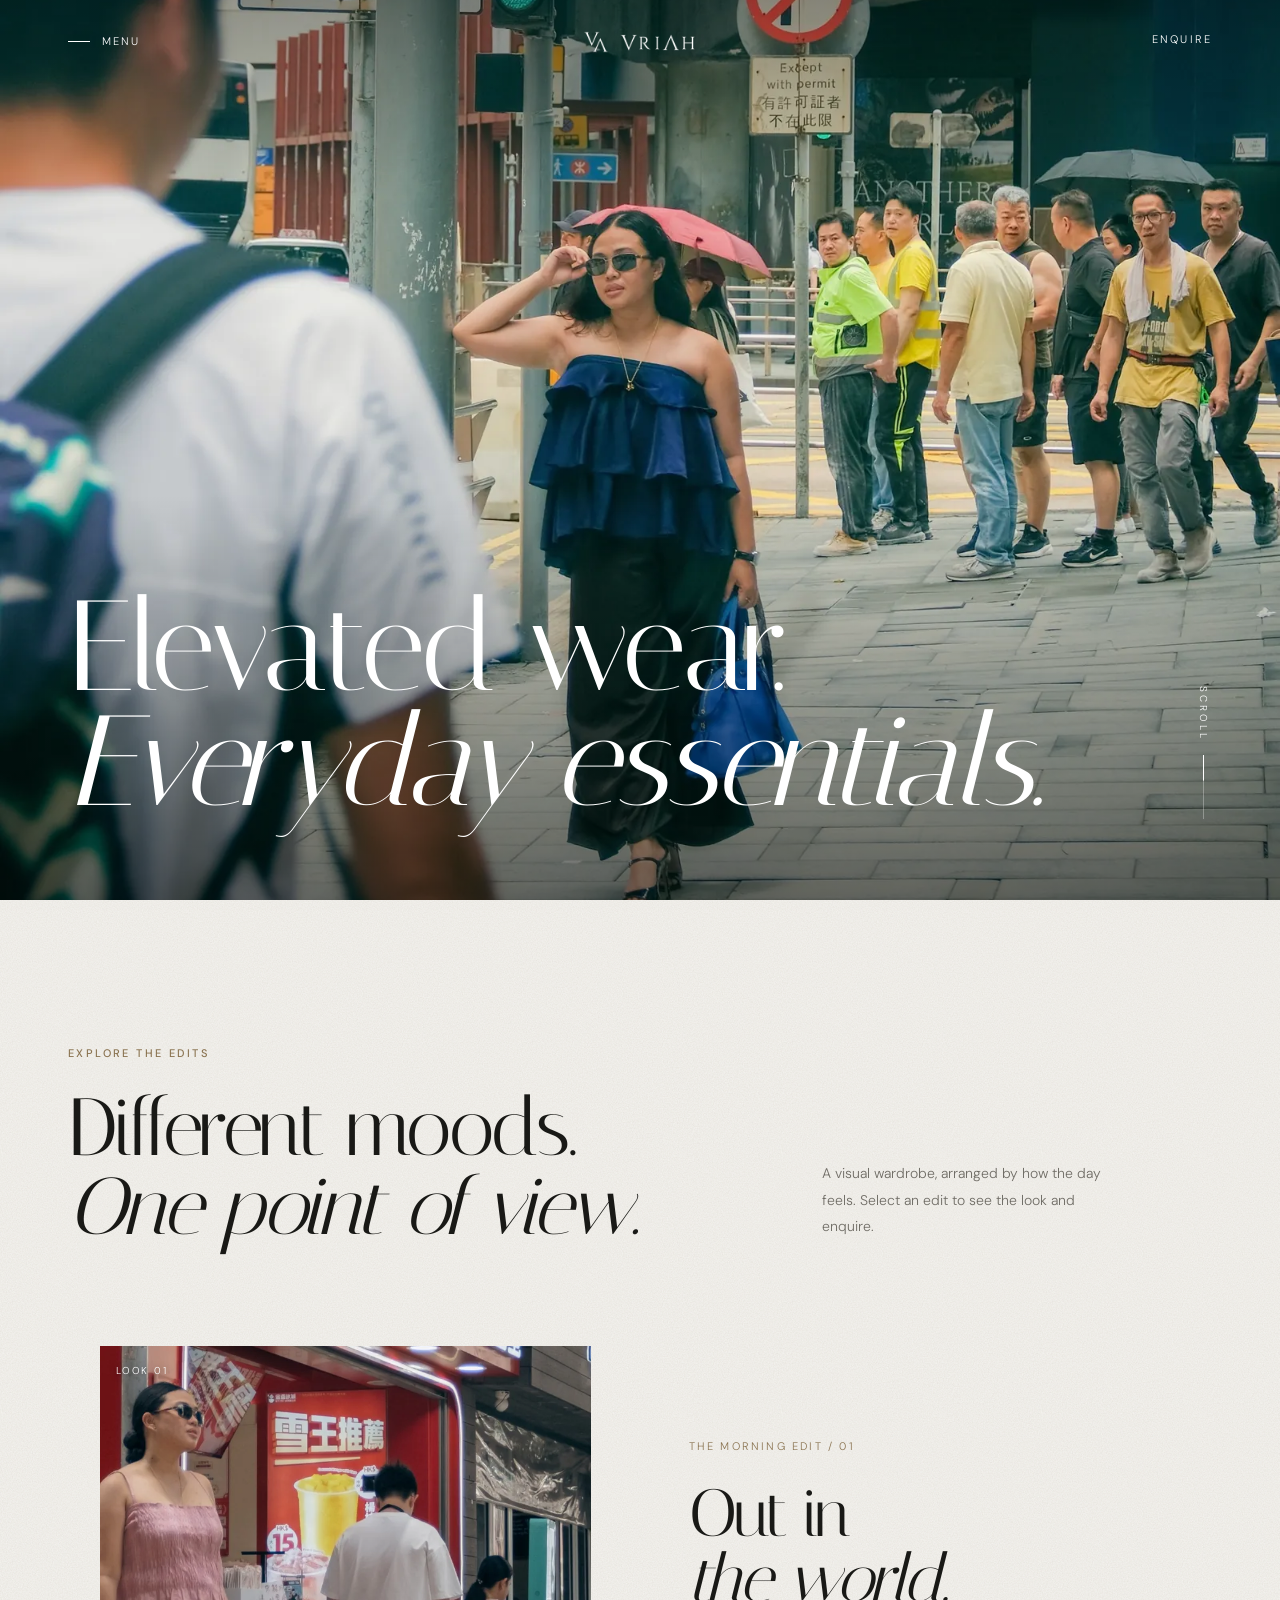
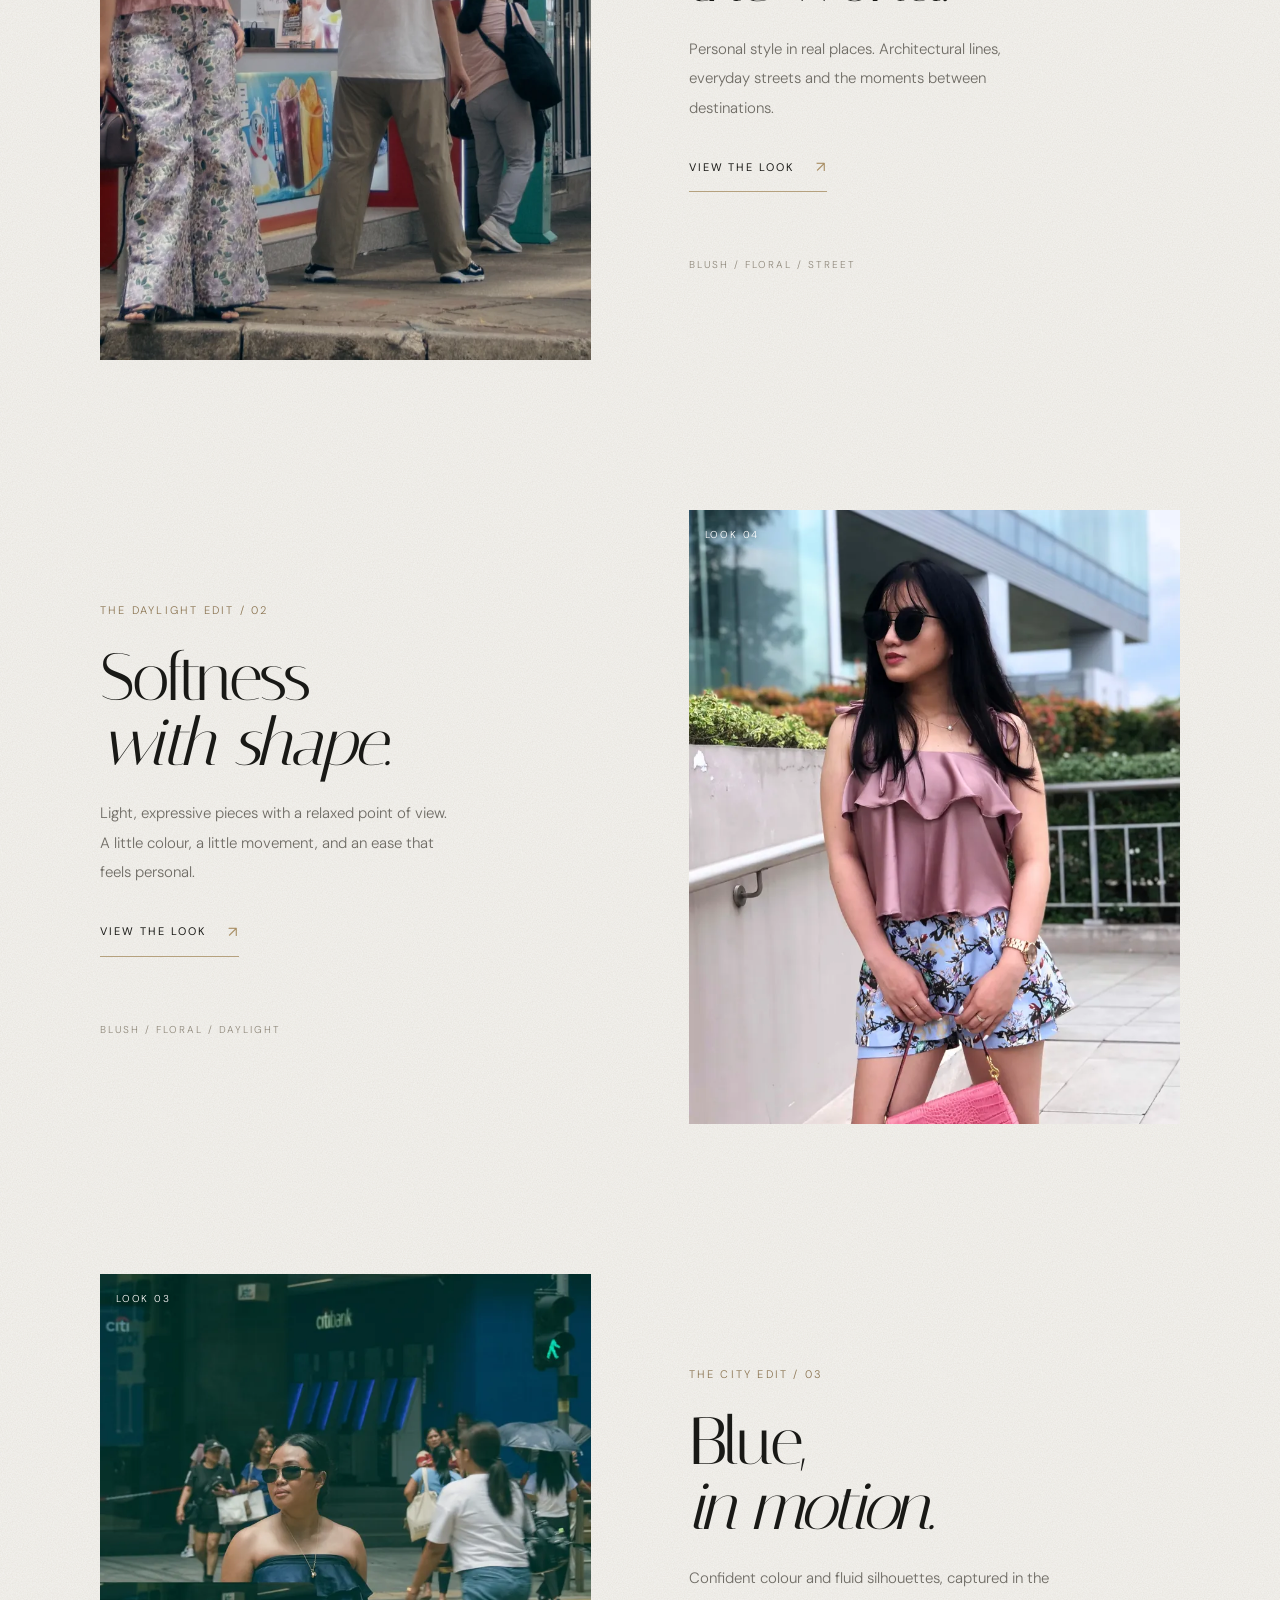
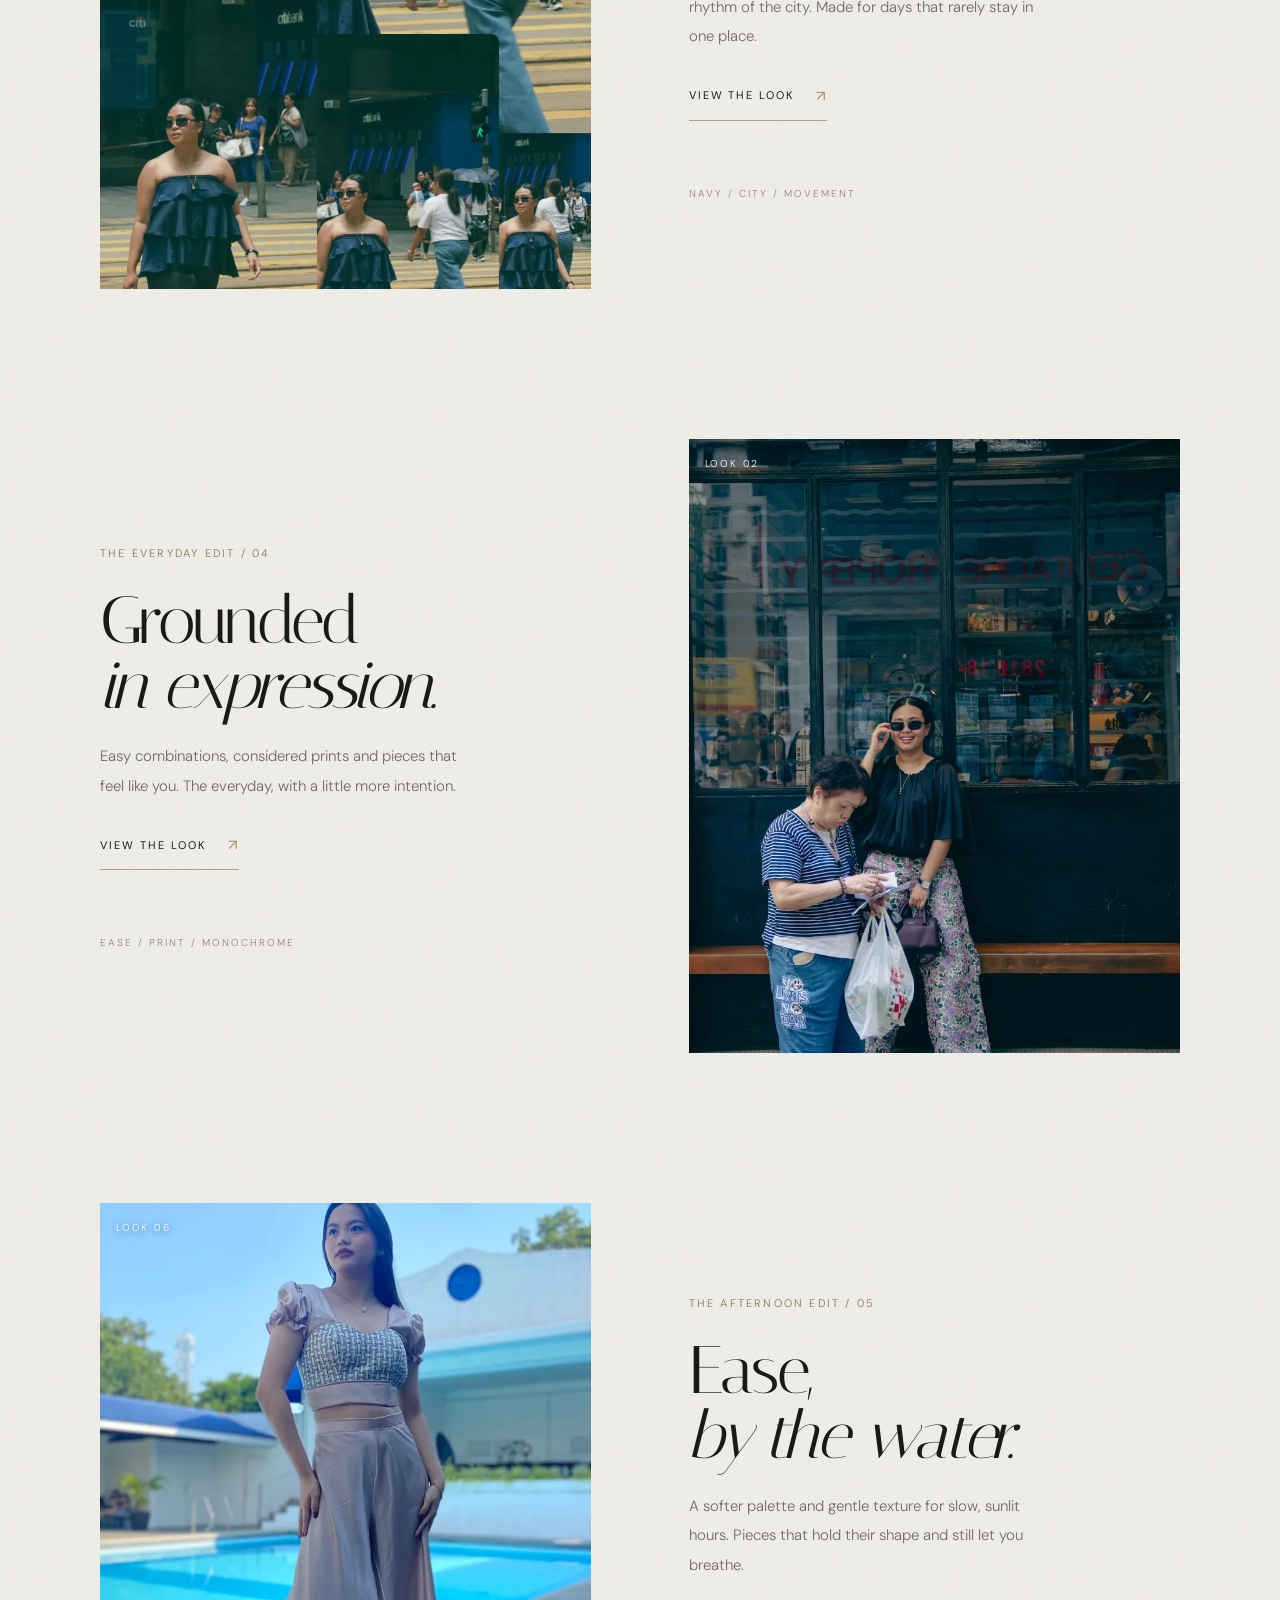
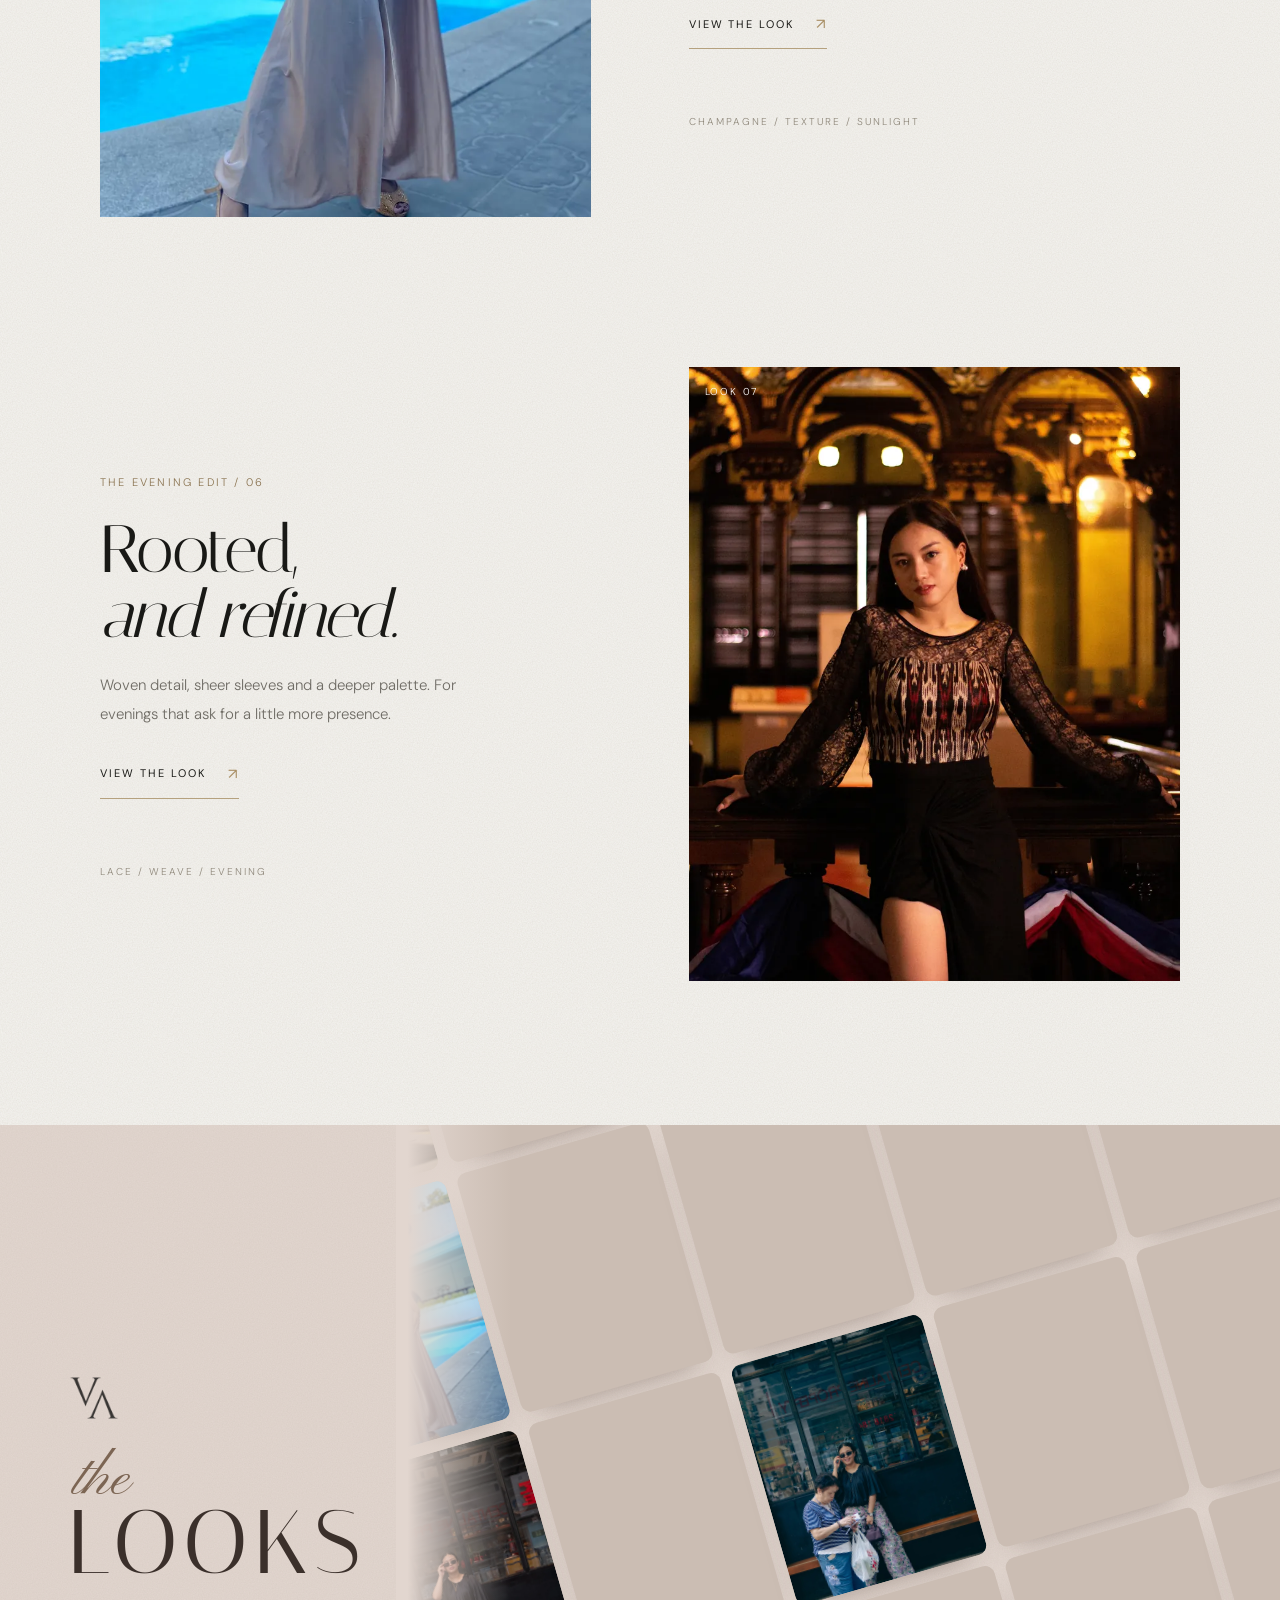
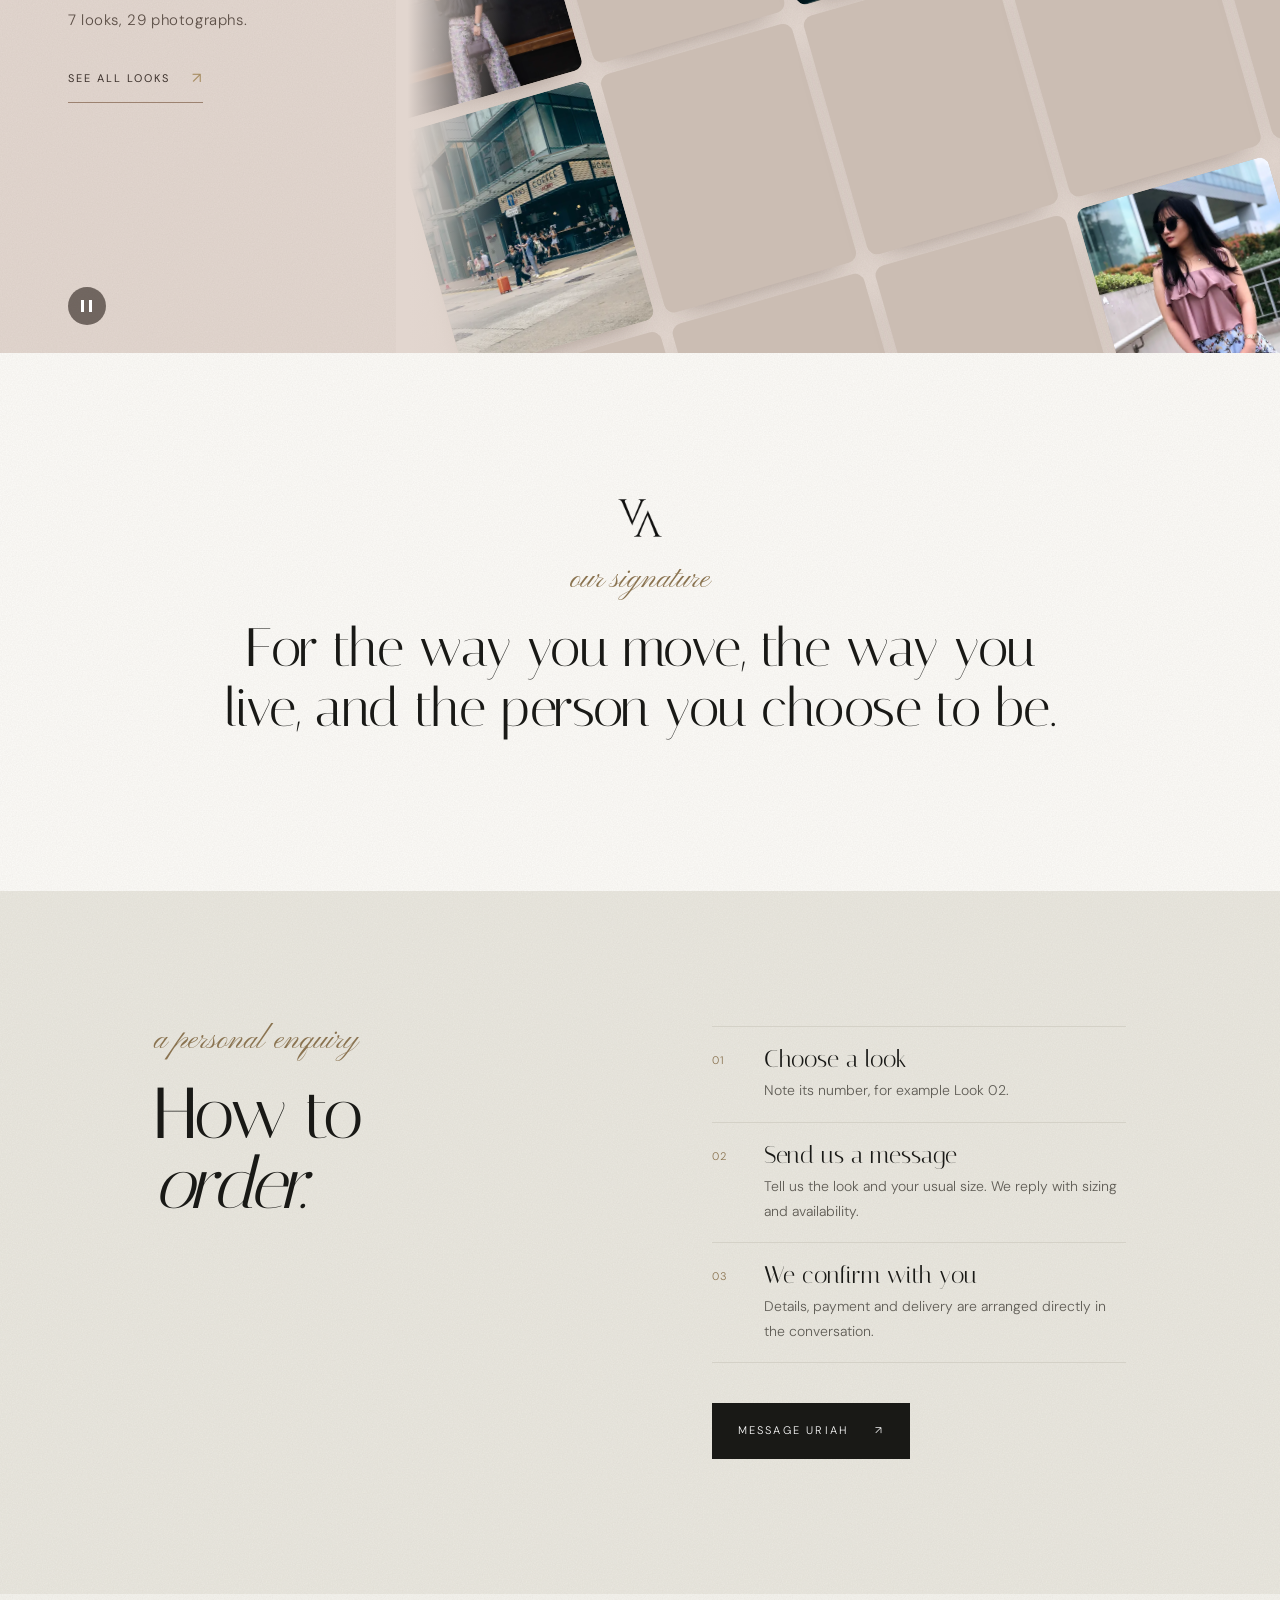
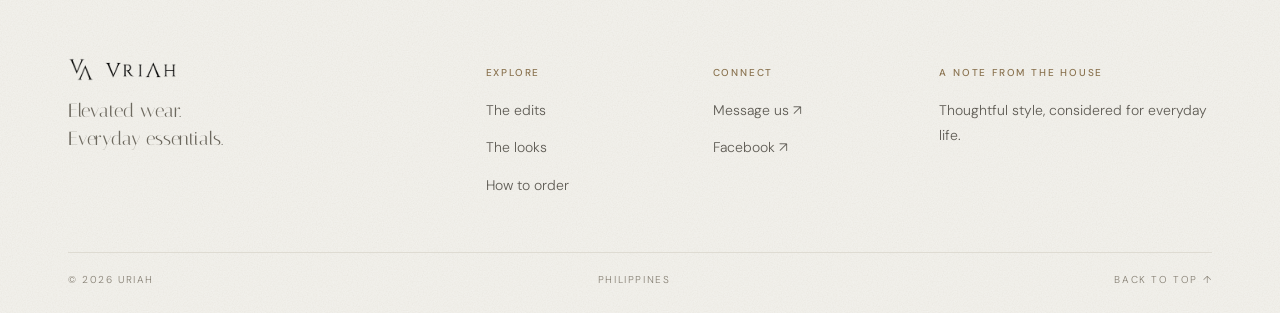
==== index.html @ c680388f "Out in the world: photo 01 (leaning on the pole at the shop corner), cropped to the model; revert na" ====
<!doctype html>
<html lang="en">
<head>
<meta charset="utf-8">
<meta name="viewport" content="width=device-width, initial-scale=1">
<meta name="theme-color" content="#f8f7f3">
<meta name="description" content="URIAH — Elevated wear. Everyday essentials.">
<title>URIAH — A Day, Considered</title>
<link rel="icon" type="image/png" href="assets/va-black.png">
<link rel="preconnect" href="https://fonts.googleapis.com">
<link rel="preconnect" href="https://fonts.gstatic.com" crossorigin>
<link href="https://fonts.googleapis.com/css2?family=DM+Sans:wght@300;400;500&family=Italiana&family=Pinyon+Script&display=swap" rel="stylesheet">
<link rel="stylesheet" href="styles.css">
</head>
<body>
<!-- Generated by tools/build.py from content/site.json. Edit those, not this file. -->
<header class="site-header" data-header>
  <button class="menu-toggle" aria-label="Open menu" aria-expanded="false" data-menu-open><span></span>Menu</button>
  <a class="brand" href="index.html" aria-label="URIAH home">
    <img class="on-photo" src="assets/va-white.png" alt=""><img class="on-photo brand-word" src="assets/logo-white.png" alt="URIAH">
    <img class="on-paper" src="assets/va-black.png" alt="" aria-hidden="true"><img class="on-paper brand-word" src="assets/wordmark-black.png" alt="" aria-hidden="true">
  </a>
  <a class="header-link" href="https://m.me/Uriah.FashionHouse" target="_blank" rel="noopener">Enquire</a>
</header>
<div class="menu" hidden data-menu>
  <button class="menu-close" data-menu-close>Close</button>
  <nav aria-label="Main">
    <a href="index.html#edits">The Edits</a><a href="looks.html">The Looks</a><a href="index.html#order">How to Order</a>
  </nav>
  <p class="menu-foot"><a href="https://www.facebook.com/Uriah.FashionHouse/" target="_blank" rel="noopener">Facebook ↗</a></p>
</div>
<main id="top">
<section class="hero" aria-label="Introduction">
  <div class="hero-pane hero-pane--0"><img src="assets/photos/18-1600.webp" srcset="assets/photos/18-800.webp 800w, assets/photos/18-1600.webp 1600w, assets/photos/18-2400.webp 2400w" sizes="100vw" width="1600" height="2667" decoding="async" alt="Navy ruffle top and blue bag walking beneath road signs" style="object-position:50% 74%"></div>
  <div class="hero-text">
    <h1>Elevated wear.<br><i>Everyday essentials.</i></h1>
  </div>
  <a class="hero-scroll" href="#edits" aria-label="Scroll to the edits"><span>Scroll</span><i></i></a>
</section>
<section class="edits" id="edits">
  <div class="section-head">
    <div><p class="kicker">Explore the edits</p><h2>Different moods.<br><i>One point of view.</i></h2></div>
    <p class="section-note">A visual wardrobe, arranged by how the day feels. Select an edit to see the look and enquire.</p>
  </div>
  <article class="edit-row"><div class="edit-image reveal"><a href="looks.html#look-01" aria-label="See Blush Camisole, Floral Trousers"><img src="assets/photos/01-model-1200.webp" srcset="assets/photos/01-model-800.webp 800w, assets/photos/01-model-1200.webp 1200w" sizes="(max-width:760px) 100vw, 44vw" width="1200" height="1500" loading="lazy" decoding="async" alt="Blush top and floral wide-leg trousers on a busy Hong Kong street corner"></a><span class="image-no">Look 01</span></div><div class="edit-copy reveal">
      <span class="overline">The Morning Edit / 01</span>
      <h3>Out in<br><i>the world.</i></h3>
      <p>Personal style in real places. Architectural lines, everyday streets and the moments between destinations.</p>
      <a href="looks.html#look-01" class="text-link">View the look <span>↗</span></a>
      <span class="edit-aside">Blush / Floral / Street</span>
    </div></article><article class="edit-row edit-row--flip"><div class="edit-copy reveal">
      <span class="overline">The Daylight Edit / 02</span>
      <h3>Softness<br><i>with shape.</i></h3>
      <p>Light, expressive pieces with a relaxed point of view. A little colour, a little movement, and an ease that feels personal.</p>
      <a href="looks.html#look-04" class="text-link">View the look <span>↗</span></a>
      <span class="edit-aside">Blush / Floral / Daylight</span>
    </div><div class="edit-image reveal"><a href="looks.html#look-04" aria-label="See Silk Ruffle Top, Floral Shorts"><img src="assets/photos/22-1600.webp" srcset="assets/photos/22-800.webp 800w, assets/photos/22-1600.webp 1600w" sizes="(max-width:760px) 100vw, 44vw" width="1600" height="2667" loading="lazy" decoding="async" alt="Close view of a blush ruffle top, floral shorts and pink bag" style="object-position:50% 42%"></a><span class="image-no">Look 04</span></div></article><article class="edit-row"><div class="edit-image reveal"><a href="looks.html#look-03" aria-label="See Navy Tiered Top"><img src="assets/photos/17-1600.webp" srcset="assets/photos/17-800.webp 800w, assets/photos/17-1600.webp 1600w" sizes="(max-width:760px) 100vw, 44vw" width="1600" height="2667" loading="lazy" decoding="async" alt="Collage of a navy ruffle top and blue bag on a busy crossing" style="object-position:50% 34%"></a><span class="image-no">Look 03</span></div><div class="edit-copy reveal">
      <span class="overline">The City Edit / 03</span>
      <h3>Blue,<br><i>in motion.</i></h3>
      <p>Confident colour and fluid silhouettes, captured in the rhythm of the city. Made for days that rarely stay in one place.</p>
      <a href="looks.html#look-03" class="text-link">View the look <span>↗</span></a>
      <span class="edit-aside">Navy / City / Movement</span>
    </div></article><article class="edit-row edit-row--flip"><div class="edit-copy reveal">
      <span class="overline">The Everyday Edit / 04</span>
      <h3>Grounded<br><i>in expression.</i></h3>
      <p>Easy combinations, considered prints and pieces that feel like you. The everyday, with a little more intention.</p>
      <a href="looks.html#look-02" class="text-link">View the look <span>↗</span></a>
      <span class="edit-aside">Ease / Print / Monochrome</span>
    </div><div class="edit-image reveal"><a href="looks.html#look-02" aria-label="See Black Blouse, Lilac Print Trousers"><img src="assets/photos/07-1600.webp" srcset="assets/photos/07-800.webp 800w, assets/photos/07-1600.webp 1600w" sizes="(max-width:760px) 100vw, 44vw" width="1600" height="2043" loading="lazy" decoding="async" alt="Black blouse and floral trousers beside a passer-by in front of a shopfront" style="object-position:50% 55%"></a><span class="image-no">Look 02</span></div></article><article class="edit-row"><div class="edit-image reveal"><a href="looks.html#look-06" aria-label="See Champagne Puff-Sleeve Set"><img src="assets/photos/26-1600.webp" srcset="assets/photos/26-800.webp 800w, assets/photos/26-1600.webp 1600w" sizes="(max-width:760px) 100vw, 44vw" width="1600" height="2667" loading="lazy" decoding="async" alt="Champagne puff-sleeve crop top and satin wide-leg trousers beside a pool" style="object-position:50% 58%"></a><span class="image-no">Look 06</span></div><div class="edit-copy reveal">
      <span class="overline">The Afternoon Edit / 05</span>
      <h3>Ease,<br><i>by the water.</i></h3>
      <p>A softer palette and gentle texture for slow, sunlit hours. Pieces that hold their shape and still let you breathe.</p>
      <a href="looks.html#look-06" class="text-link">View the look <span>↗</span></a>
      <span class="edit-aside">Champagne / Texture / Sunlight</span>
    </div></article><article class="edit-row edit-row--flip"><div class="edit-copy reveal">
      <span class="overline">The Evening Edit / 06</span>
      <h3>Rooted,<br><i>and refined.</i></h3>
      <p>Woven detail, sheer sleeves and a deeper palette. For evenings that ask for a little more presence.</p>
      <a href="looks.html#look-07" class="text-link">View the look <span>↗</span></a>
      <span class="edit-aside">Lace / Weave / Evening</span>
    </div><div class="edit-image reveal"><a href="looks.html#look-07" aria-label="See Lace-Sleeve Woven Top"><img src="assets/photos/28-1600.webp" srcset="assets/photos/28-800.webp 800w, assets/photos/28-1600.webp 1600w" sizes="(max-width:760px) 100vw, 44vw" width="1600" height="2043" loading="lazy" decoding="async" alt="Lace-sleeve top with woven bodice in a heritage interior" style="object-position:50% 45%"></a><span class="image-no">Look 07</span></div></article>
</section>
<section class="collage-section" id="looks" data-collage>
  <div class="collage-copy reveal">
    <img class="collage-mark" src="assets/va-black.png" alt="">
    <h2><span class="script">the</span>LOOKS</h2>
    <p class="collage-lede">7 looks, 29 photographs.</p>
    <a class="text-link" href="looks.html">See all looks <span>↗</span></a>
  </div>
  <div class="collage-stage"><div class="collage" aria-hidden="true"><div class="collage-col collage-col--0" style="--dur:70s"><div class="collage-track"><a class="tile" href="looks.html#look-01" tabindex="-1"><img src="assets/photos/02-800.webp" width="1600" height="2043" loading="lazy" decoding="async" alt=""><span>Look 01</span></a><a class="tile" href="looks.html#look-06" tabindex="-1"><img src="assets/photos/26-800.webp" width="1600" height="2667" loading="lazy" decoding="async" alt=""><span>Look 06</span></a><a class="tile" href="looks.html#look-02" tabindex="-1"><img src="assets/photos/04-800.webp" width="1600" height="2043" loading="lazy" decoding="async" alt=""><span>Look 02</span></a><a class="tile" href="looks.html#look-02" tabindex="-1"><img src="assets/photos/31-800.webp" width="1600" height="1067" loading="lazy" decoding="async" alt="" style="object-position:33% 62%"><span>Look 02</span></a><a class="tile" href="looks.html#look-03" tabindex="-1"><img src="assets/photos/16-800.webp" width="1600" height="2043" loading="lazy" decoding="async" alt="" style="object-position:40% 60%"><span>Look 03</span></a><a class="tile" href="looks.html#look-06" tabindex="-1"><img src="assets/photos/25-800.webp" width="1600" height="2667" loading="lazy" decoding="async" alt=""><span>Look 06</span></a><a class="tile" href="looks.html#look-01" tabindex="-1"><img src="assets/photos/02-800.webp" width="1600" height="2043" loading="lazy" decoding="async" alt=""><span>Look 01</span></a><a class="tile" href="looks.html#look-06" tabindex="-1"><img src="assets/photos/26-800.webp" width="1600" height="2667" loading="lazy" decoding="async" alt=""><span>Look 06</span></a><a class="tile" href="looks.html#look-02" tabindex="-1"><img src="assets/photos/04-800.webp" width="1600" height="2043" loading="lazy" decoding="async" alt=""><span>Look 02</span></a><a class="tile" href="looks.html#look-02" tabindex="-1"><img src="assets/photos/31-800.webp" width="1600" height="1067" loading="lazy" decoding="async" alt="" style="object-position:33% 62%"><span>Look 02</span></a><a class="tile" href="looks.html#look-03" tabindex="-1"><img src="assets/photos/16-800.webp" width="1600" height="2043" loading="lazy" decoding="async" alt="" style="object-position:40% 60%"><span>Look 03</span></a><a class="tile" href="looks.html#look-06" tabindex="-1"><img src="assets/photos/25-800.webp" width="1600" height="2667" loading="lazy" decoding="async" alt=""><span>Look 06</span></a></div></div><div class="collage-col collage-col--1" style="--dur:79s"><div class="collage-track"><a class="tile" href="looks.html#look-02" tabindex="-1"><img src="assets/photos/06-800.webp" width="1600" height="2043" loading="lazy" decoding="async" alt=""><span>Look 02</span></a><a class="tile" href="looks.html#look-07" tabindex="-1"><img src="assets/photos/28-800.webp" width="1600" height="2043" loading="lazy" decoding="async" alt=""><span>Look 07</span></a><a class="tile" href="looks.html#look-02" tabindex="-1"><img src="assets/photos/08-800.webp" width="1600" height="2043" loading="lazy" decoding="async" alt=""><span>Look 02</span></a><a class="tile" href="looks.html#look-02" tabindex="-1"><img src="assets/photos/11-800.webp" width="1600" height="2043" loading="lazy" decoding="async" alt=""><span>Look 02</span></a><a class="tile" href="looks.html#look-03" tabindex="-1"><img src="assets/photos/18-800.webp" width="1600" height="2667" loading="lazy" decoding="async" alt=""><span>Look 03</span></a><a class="tile" href="looks.html#look-07" tabindex="-1"><img src="assets/photos/27-800.webp" width="1600" height="2667" loading="lazy" decoding="async" alt="" style="object-position:55% 65%"><span>Look 07</span></a><a class="tile" href="looks.html#look-02" tabindex="-1"><img src="assets/photos/06-800.webp" width="1600" height="2043" loading="lazy" decoding="async" alt=""><span>Look 02</span></a><a class="tile" href="looks.html#look-07" tabindex="-1"><img src="assets/photos/28-800.webp" width="1600" height="2043" loading="lazy" decoding="async" alt=""><span>Look 07</span></a><a class="tile" href="looks.html#look-02" tabindex="-1"><img src="assets/photos/08-800.webp" width="1600" height="2043" loading="lazy" decoding="async" alt=""><span>Look 02</span></a><a class="tile" href="looks.html#look-02" tabindex="-1"><img src="assets/photos/11-800.webp" width="1600" height="2043" loading="lazy" decoding="async" alt=""><span>Look 02</span></a><a class="tile" href="looks.html#look-03" tabindex="-1"><img src="assets/photos/18-800.webp" width="1600" height="2667" loading="lazy" decoding="async" alt=""><span>Look 03</span></a><a class="tile" href="looks.html#look-07" tabindex="-1"><img src="assets/photos/27-800.webp" width="1600" height="2667" loading="lazy" decoding="async" alt="" style="object-position:55% 65%"><span>Look 07</span></a></div></div><div class="collage-col collage-col--0" style="--dur:88s"><div class="collage-track"><a class="tile" href="looks.html#look-03" tabindex="-1"><img src="assets/photos/19-800.webp" width="1600" height="2667" loading="lazy" decoding="async" alt=""><span>Look 03</span></a><a class="tile" href="looks.html#look-01" tabindex="-1"><img src="assets/photos/01-800.webp" width="1600" height="2043" loading="lazy" decoding="async" alt="" style="object-position:14% 70%"><span>Look 01</span></a><a class="tile" href="looks.html#look-02" tabindex="-1"><img src="assets/photos/07-800.webp" width="1600" height="2043" loading="lazy" decoding="async" alt=""><span>Look 02</span></a><a class="tile" href="looks.html#look-02" tabindex="-1"><img src="assets/photos/12-800.webp" width="1600" height="2043" loading="lazy" decoding="async" alt=""><span>Look 02</span></a><a class="tile" href="looks.html#look-04" tabindex="-1"><img src="assets/photos/20-800.webp" width="1600" height="2667" loading="lazy" decoding="async" alt=""><span>Look 04</span></a><a class="tile" href="looks.html#look-07" tabindex="-1"><img src="assets/photos/29-800.webp" width="1600" height="2043" loading="lazy" decoding="async" alt=""><span>Look 07</span></a><a class="tile" href="looks.html#look-03" tabindex="-1"><img src="assets/photos/19-800.webp" width="1600" height="2667" loading="lazy" decoding="async" alt=""><span>Look 03</span></a><a class="tile" href="looks.html#look-01" tabindex="-1"><img src="assets/photos/01-800.webp" width="1600" height="2043" loading="lazy" decoding="async" alt="" style="object-position:14% 70%"><span>Look 01</span></a><a class="tile" href="looks.html#look-02" tabindex="-1"><img src="assets/photos/07-800.webp" width="1600" height="2043" loading="lazy" decoding="async" alt=""><span>Look 02</span></a><a class="tile" href="looks.html#look-02" tabindex="-1"><img src="assets/photos/12-800.webp" width="1600" height="2043" loading="lazy" decoding="async" alt=""><span>Look 02</span></a><a class="tile" href="looks.html#look-04" tabindex="-1"><img src="assets/photos/20-800.webp" width="1600" height="2667" loading="lazy" decoding="async" alt=""><span>Look 04</span></a><a class="tile" href="looks.html#look-07" tabindex="-1"><img src="assets/photos/29-800.webp" width="1600" height="2043" loading="lazy" decoding="async" alt=""><span>Look 07</span></a></div></div><div class="collage-col collage-col--1" style="--dur:97s"><div class="collage-track"><a class="tile" href="looks.html#look-04" tabindex="-1"><img src="assets/photos/21-800.webp" width="1600" height="2667" loading="lazy" decoding="async" alt=""><span>Look 04</span></a><a class="tile" href="looks.html#look-01" tabindex="-1"><img src="assets/photos/03-800.webp" width="1600" height="2043" loading="lazy" decoding="async" alt=""><span>Look 01</span></a><a class="tile" href="looks.html#look-02" tabindex="-1"><img src="assets/photos/10-800.webp" width="1600" height="2043" loading="lazy" decoding="async" alt=""><span>Look 02</span></a><a class="tile" href="looks.html#look-03" tabindex="-1"><img src="assets/photos/14-800.webp" width="1600" height="2043" loading="lazy" decoding="async" alt=""><span>Look 03</span></a><a class="tile" href="looks.html#look-04" tabindex="-1"><img src="assets/photos/22-800.webp" width="1600" height="2667" loading="lazy" decoding="async" alt=""><span>Look 04</span></a><a class="tile" href="looks.html#look-07" tabindex="-1"><img src="assets/photos/30-800.webp" width="1600" height="1067" loading="lazy" decoding="async" alt=""><span>Look 07</span></a><a class="tile" href="looks.html#look-04" tabindex="-1"><img src="assets/photos/21-800.webp" width="1600" height="2667" loading="lazy" decoding="async" alt=""><span>Look 04</span></a><a class="tile" href="looks.html#look-01" tabindex="-1"><img src="assets/photos/03-800.webp" width="1600" height="2043" loading="lazy" decoding="async" alt=""><span>Look 01</span></a><a class="tile" href="looks.html#look-02" tabindex="-1"><img src="assets/photos/10-800.webp" width="1600" height="2043" loading="lazy" decoding="async" alt=""><span>Look 02</span></a><a class="tile" href="looks.html#look-03" tabindex="-1"><img src="assets/photos/14-800.webp" width="1600" height="2043" loading="lazy" decoding="async" alt=""><span>Look 03</span></a><a class="tile" href="looks.html#look-04" tabindex="-1"><img src="assets/photos/22-800.webp" width="1600" height="2667" loading="lazy" decoding="async" alt=""><span>Look 04</span></a><a class="tile" href="looks.html#look-07" tabindex="-1"><img src="assets/photos/30-800.webp" width="1600" height="1067" loading="lazy" decoding="async" alt=""><span>Look 07</span></a></div></div><div class="collage-col collage-col--0" style="--dur:106s"><div class="collage-track"><a class="tile" href="looks.html#look-05" tabindex="-1"><img src="assets/photos/23-800.webp" width="1600" height="2667" loading="lazy" decoding="async" alt="" style="object-position:50% 70%"><span>Look 05</span></a><a class="tile" href="looks.html#look-02" tabindex="-1"><img src="assets/photos/05-800.webp" width="1600" height="2043" loading="lazy" decoding="async" alt=""><span>Look 02</span></a><a class="tile" href="looks.html#look-02" tabindex="-1"><img src="assets/photos/09-800.webp" width="1600" height="2043" loading="lazy" decoding="async" alt=""><span>Look 02</span></a><a class="tile" href="looks.html#look-03" tabindex="-1"><img src="assets/photos/15-800.webp" width="1600" height="2043" loading="lazy" decoding="async" alt=""><span>Look 03</span></a><a class="tile" href="looks.html#look-06" tabindex="-1"><img src="assets/photos/24-800.webp" width="1600" height="2667" loading="lazy" decoding="async" alt=""><span>Look 06</span></a><a class="tile" href="looks.html#look-05" tabindex="-1"><img src="assets/photos/23-800.webp" width="1600" height="2667" loading="lazy" decoding="async" alt="" style="object-position:50% 70%"><span>Look 05</span></a><a class="tile" href="looks.html#look-02" tabindex="-1"><img src="assets/photos/05-800.webp" width="1600" height="2043" loading="lazy" decoding="async" alt=""><span>Look 02</span></a><a class="tile" href="looks.html#look-02" tabindex="-1"><img src="assets/photos/09-800.webp" width="1600" height="2043" loading="lazy" decoding="async" alt=""><span>Look 02</span></a><a class="tile" href="looks.html#look-03" tabindex="-1"><img src="assets/photos/15-800.webp" width="1600" height="2043" loading="lazy" decoding="async" alt=""><span>Look 03</span></a><a class="tile" href="looks.html#look-06" tabindex="-1"><img src="assets/photos/24-800.webp" width="1600" height="2667" loading="lazy" decoding="async" alt=""><span>Look 06</span></a></div></div></div></div>
  <button class="collage-toggle" data-collage-toggle aria-pressed="false" aria-label="Pause the moving photographs"><span class="i-pause"></span><span class="i-play"></span></button>
</section>
<section class="details" id="signature">
  <div class="house-mark"><img src="assets/va-black.png" alt=""></div>
  <p class="script">our signature</p>
  <h2 class="signature-quote">For the way you move, the way you live, and the person you choose to be.</h2>
</section>
<section class="order" id="order">
  <div><p class="script">a personal enquiry</p><h2>How to<br><i>order.</i></h2></div>
  <div class="order-steps">
    <ol>
      <li><span>01</span><div><b>Choose a look</b><p>Note its number, for example Look 02.</p></div></li>
      <li><span>02</span><div><b>Send us a message</b><p>Tell us the look and your usual size. We reply with sizing and availability.</p></div></li>
      <li><span>03</span><div><b>We confirm with you</b><p>Details, payment and delivery are arranged directly in the conversation.</p></div></li>
    </ol>
    <a class="message-button" href="https://m.me/Uriah.FashionHouse" target="_blank" rel="noopener">Message URIAH <span>↗</span></a>
  </div>
</section>
</main>
<footer class="footer">
  <div class="footer-main">
    <div class="footer-brand"><a href="index.html"><img src="assets/va-black.png" alt=""><img src="assets/wordmark-black.png" alt="URIAH"></a><p>Elevated wear.<br>Everyday essentials.</p></div>
    <div class="footer-col"><b>Explore</b><a href="index.html#edits">The edits</a><a href="looks.html">The looks</a><a href="index.html#order">How to order</a></div>
    <div class="footer-col"><b>Connect</b><a href="https://m.me/Uriah.FashionHouse" target="_blank" rel="noopener">Message us ↗</a><a href="https://www.facebook.com/Uriah.FashionHouse/" target="_blank" rel="noopener">Facebook ↗</a></div>
    <div class="footer-col"><b>A note from the house</b><p>Thoughtful style, considered for everyday life.</p></div>
  </div>
  <div class="footer-bottom"><span>© <span data-year></span> URIAH</span><span>Philippines</span><a href="#top">Back to top ↑</a></div>
</footer>
<div class="lightbox" hidden role="dialog" aria-modal="true" aria-label="Photograph" data-lightbox>
  <div class="lb-top"><span data-lb-count></span><button data-lb-close>Close</button></div>
  <figure class="lb-figure"><img src="" alt="" data-lb-img></figure>
  <div class="lb-bottom"><div><span class="kicker" data-lb-kicker></span><b data-lb-title></b></div>
  <div class="lb-nav"><button data-lb-prev aria-label="Previous photograph">←</button><button data-lb-next aria-label="Next photograph">→</button><a class="text-link" href="https://m.me/Uriah.FashionHouse" target="_blank" rel="noopener">Ask about this look <span>↗</span></a></div></div>
</div>
<script src="script.js"></script>
</body>
</html>
---- styles.css ----
/* URIAH — A Day, Considered */
*,*::before,*::after{box-sizing:border-box}
:root{
  --paper:#f8f7f3;
  --white:#fcfbf8;
  --ink:#191916;
  --muted:#6f6c65;
  --line:#dfddd5;
  --gold:#a88e64;
  --gold-text:#8a7350;
  --serif:"Italiana",Georgia,serif;
  --script:"Pinyon Script","Snell Roundhand",cursive;
  --grain:url("data:image/svg+xml,%3Csvg xmlns='http://www.w3.org/2000/svg' width='260' height='260'%3E%3Cfilter id='n'%3E%3CfeTurbulence type='fractalNoise' baseFrequency='.8' numOctaves='3' stitchTiles='stitch'/%3E%3CfeColorMatrix values='0 0 0 0 .32 0 0 0 0 .27 0 0 0 0 .22 0 0 0 .11 0'/%3E%3C/filter%3E%3Crect width='100%25' height='100%25' filter='url(%23n)'/%3E%3C/svg%3E");
  --blush:#e2d6cf;
  --sans:"DM Sans",Arial,sans-serif;
  --ease:cubic-bezier(.22,.7,.15,1);
  --gutter:clamp(20px,5.3vw,84px);
}
html{scroll-behavior:smooth;scroll-padding-top:80px;-webkit-text-size-adjust:100%}
body{margin:0;background:var(--paper) var(--grain);color:var(--ink);font:300 15px/1.8 var(--sans);-webkit-font-smoothing:antialiased}
img{display:block;max-width:100%;height:auto}
a{color:inherit;text-decoration:none}
button{font:inherit;color:inherit;background:none;border:0;padding:0;cursor:pointer}
h1,h2,h3{font-family:var(--serif);font-weight:400;margin:0}
h1 i,h2 i,h3 i{font-weight:400}
:focus-visible{outline:1px solid var(--gold);outline-offset:4px}
.kicker{font-size:11px;letter-spacing:.22em;text-transform:uppercase;color:var(--gold-text);font-weight:500;margin:0}
.kicker--light{color:rgba(255,255,255,.88)}
.text-link{display:inline-flex;align-items:center;gap:22px;padding-bottom:10px;border-bottom:1px solid #b5a17e;font-size:11px;letter-spacing:.18em;text-transform:uppercase;font-weight:400}
.text-link span{font-size:15px;color:var(--gold);transition:transform .3s}
.text-link:hover span{transform:translate(3px,-2px)}

/* ---------- header: over the photo, then solid ---------- */
.site-header{position:fixed;inset:0 0 auto;z-index:40;height:84px;display:grid;grid-template-columns:1fr auto 1fr;align-items:center;padding:0 var(--gutter);color:#fff;transition:background .5s var(--ease),color .5s var(--ease),height .5s var(--ease),border-color .5s}
.site-header.is-solid{background:rgba(248,247,243,.95);backdrop-filter:blur(12px);-webkit-backdrop-filter:blur(12px);color:var(--ink);height:72px;border-bottom:1px solid rgba(220,217,207,.7)}
.menu-toggle{justify-self:start;display:flex;align-items:center;gap:12px;font-size:11px;letter-spacing:.2em;text-transform:uppercase}
.menu-toggle span{width:22px;height:1px;background:currentColor}
.brand{display:flex;align-items:center;gap:10px}
.brand img{width:26px}
.brand .brand-word{width:auto;height:21px}
.brand .on-paper,.site-header.is-solid .on-photo{display:none}
.site-header.is-solid .on-paper{display:block}
.header-link{justify-self:end;font-size:11px;letter-spacing:.2em;text-transform:uppercase;padding-bottom:3px;border-bottom:1px solid transparent;transition:border-color .3s}
.header-link:hover{border-color:var(--gold)}
.menu{position:fixed;inset:0;z-index:70;background:var(--paper);display:flex;flex-direction:column;justify-content:center;padding:0 var(--gutter)}
.menu[hidden]{display:none}
.menu-close{position:absolute;top:28px;left:var(--gutter);font-size:11px;letter-spacing:.2em;text-transform:uppercase}
.menu nav{display:flex;flex-direction:column;gap:6px}
.menu nav a{font:400 clamp(40px,7vw,86px)/1.15 var(--serif);transition:color .3s,padding .5s var(--ease)}
.menu nav a:hover{color:var(--gold);padding-left:12px}
.menu-foot{margin-top:40px;font-size:11px;letter-spacing:.2em;text-transform:uppercase;color:var(--muted)}
.page-plain main{padding-top:72px}

/* ---------- hero ---------- */
.hero{position:relative;height:100vh;height:100svh;min-height:560px;overflow:hidden;background:var(--ink)}
.hero-pane{position:absolute;inset:0;overflow:hidden}
.hero-pane img{width:100%;height:100%;object-fit:cover;object-position:50% 74%;animation:breathe 28s ease-in-out infinite alternate}
.hero-pane--1{animation:swap 14s ease-in-out infinite}
.hero-pane--1 img{animation-delay:-14s}
.hero::after{content:"";position:absolute;inset:0;background:linear-gradient(180deg,rgba(0,0,0,.3),rgba(0,0,0,0) 22%,rgba(0,0,0,0) 55%,rgba(0,0,0,.5));pointer-events:none}
.hero-text{position:absolute;z-index:2;left:var(--gutter);bottom:clamp(40px,9vh,96px);color:#fff}
.hero h1{font-size:clamp(64px,10vw,156px);line-height:.9;letter-spacing:-.03em;margin-top:18px}
.hero-scroll{position:absolute;z-index:2;right:var(--gutter);bottom:clamp(40px,9vh,96px);color:#fff;display:flex;flex-direction:column;align-items:center;gap:14px;font-size:10px;letter-spacing:.3em;text-transform:uppercase}
.hero-scroll span{writing-mode:vertical-rl}
.hero-scroll i{width:1px;height:64px;background:linear-gradient(#fff,#fff) top/1px 40% no-repeat,rgba(255,255,255,.3);animation:drip 2.4s var(--ease) infinite}
@keyframes breathe{from{transform:scale(1.02)}to{transform:scale(1.1)}}
@keyframes swap{0%,38%{opacity:0}50%,88%{opacity:1}100%{opacity:0}}
@keyframes drip{from{background-position:0 -30px}to{background-position:0 70px}}

/* ---------- section heads ---------- */
.section-head{display:grid;grid-template-columns:1.3fr .7fr;align-items:end;gap:30px;margin:0 auto 100px;max-width:1240px}
.section-head .kicker{margin-bottom:24px}
.section-head h2{font-size:clamp(50px,6.3vw,88px);line-height:.98;letter-spacing:-.03em}
.section-note{max-width:300px;color:var(--muted);font-size:14px;line-height:1.9;margin:0 0 6px}
.section-head--tight{margin-bottom:56px}

/* ---------- the edits ---------- */
.edits{padding:clamp(110px,16vh,160px) var(--gutter) clamp(120px,16vh,170px)}
.edit-row{display:grid;grid-template-columns:minmax(0,1fr) minmax(0,1fr);gap:9%;align-items:center;max-width:1080px;margin:0 auto 150px}
.edit-row:last-child{margin-bottom:0}

.edit-image{position:relative;background:#efede7;min-width:0}
.edit-image img{width:100%;aspect-ratio:4/5;object-fit:cover;transition:transform 1.4s var(--ease)}
.edit-image a{display:block;overflow:hidden}
.edit-image a:hover img{transform:scale(1.025)}
.image-no{position:absolute;top:16px;left:16px;color:#fff;font-size:10px;letter-spacing:.18em;text-transform:uppercase;text-shadow:0 1px 6px rgba(0,0,0,.55)}
.edit-copy{padding:30px 0 30px 0}
.edit-row--flip .edit-copy{padding:30px 0 30px 0}
.overline{font-size:11px;letter-spacing:.2em;text-transform:uppercase;color:var(--gold-text)}
.edit-copy h3{font-size:clamp(46px,5.2vw,74px);line-height:.98;letter-spacing:-.04em;margin:22px 0 24px}
@media (min-width:761px){.edit-copy h3{white-space:nowrap}}
.edit-copy p{font-size:15px;line-height:1.95;color:var(--muted);max-width:360px;margin:0 0 30px}
.edit-aside{display:block;margin-top:64px;font-size:10px;letter-spacing:.2em;text-transform:uppercase;color:#8f887b}

/* ---------- the looks (home): journal style ---------- */
.looks-index{background:#f0efe9;padding:clamp(110px,16vh,150px) var(--gutter) clamp(90px,12vh,120px)}
.looks-index .journal-grid,.looks-index .journal-foot,.looks-index .section-head{max-width:1240px;margin-left:auto;margin-right:auto}
.look-card{display:block;cursor:pointer}
.inline-link{border-bottom:1px solid #b5a17e}
.journal-foot a{color:var(--ink)}
.journal-foot a:hover{color:var(--gold)}

/* ---------- signature ---------- */
.details{text-align:center;padding:clamp(110px,16vh,150px) var(--gutter) clamp(120px,17vh,160px);background:var(--white)}
.house-mark{width:48px;margin:0 auto 26px}
.details h2{font-size:clamp(46px,5.6vw,76px);line-height:1.02;letter-spacing:-.03em;margin:24px 0 0}
.signature-quote{text-wrap:balance;font-size:clamp(36px,4.2vw,58px)!important;line-height:1.12!important;max-width:880px;margin:22px auto 0!important;letter-spacing:-.01em!important}

/* ---------- how to order ---------- */
.order{display:grid;grid-template-columns:1fr .9fr;gap:10%;align-items:start;padding:clamp(110px,15vh,150px) 12%;background:#e9e7df}
.order h2{font-size:clamp(50px,5.6vw,80px);line-height:.98;letter-spacing:-.03em;margin-top:22px}
.order ol{list-style:none;margin:0 0 40px;padding:0}
.order li{display:grid;grid-template-columns:40px 1fr;gap:12px;padding:18px 0;border-bottom:1px solid #d4d1c7}
.order li:first-child{border-top:1px solid #d4d1c7}
.order li span{font-size:11px;letter-spacing:.16em;color:var(--gold-text);padding-top:6px}
.order li b{font:400 24px var(--serif)}
.order li p{margin:2px 0 0;font-size:14px;color:#5f5c55}
.message-button{display:inline-flex;gap:26px;align-items:center;background:var(--ink);color:#fff;padding:18px 26px;font-size:11px;letter-spacing:.2em;text-transform:uppercase;transition:background .3s}
.message-button:hover{background:#76664d}

/* ---------- looks page: the journal ---------- */
.journal{padding:clamp(70px,11vh,120px) var(--gutter) 90px;background:#f0efe9;min-height:100vh}
.journal-head{display:grid;grid-template-columns:1fr .6fr;align-items:end;gap:30px;margin-bottom:46px}
.journal-head .kicker{margin-bottom:22px}
.journal-head h1{font-size:clamp(56px,7vw,100px);line-height:.96;letter-spacing:-.03em}
.journal-head > p{max-width:300px;font-size:14px;line-height:1.9;color:var(--muted);margin:0 0 6px}
.journal-filters{display:flex;flex-wrap:wrap;gap:14px 30px;border-top:1px solid #dcd9d0;border-bottom:1px solid #dcd9d0;padding:16px 0;margin-bottom:38px}
.filter{font-size:11px;letter-spacing:.16em;text-transform:uppercase;color:#7d796f;white-space:nowrap}
.filter sup{font-size:9px;color:var(--gold-text);padding-left:4px}
.filter.is-active{color:var(--ink)}
.filter.is-active::after{content:"";display:block;height:1px;background:var(--gold);margin-top:10px}
.look-panel{display:grid;grid-template-columns:auto 1fr auto;align-items:baseline;gap:8px 34px;margin-bottom:40px;padding-bottom:30px;border-bottom:1px solid #dcd9d0}
.look-panel[hidden]{display:none}
.look-panel h2{font-size:clamp(32px,3.4vw,48px);line-height:1}
.look-panel ul{display:flex;flex-wrap:wrap;gap:4px 22px;list-style:none;margin:0;padding:0;font-size:14px;color:var(--muted)}
.journal-grid{display:grid;grid-template-columns:repeat(4,minmax(0,1fr));gap:44px 20px;align-items:start}
.journal-col{flex:1;min-width:0;display:flex;flex-direction:column;gap:34px}
.journal-card{margin:0;cursor:zoom-in}
.journal-card[hidden]{display:none}
.journal-ph{aspect-ratio:4/5;overflow:hidden;background:#e9e7e0}
.journal-ph img{width:100%;height:100%;object-fit:cover;transition:transform 1.2s var(--ease)}
.journal-card:hover .journal-ph img{transform:scale(1.03)}
.journal-card figcaption{padding-top:12px;display:flex;flex-direction:column;gap:4px}
.journal-card figcaption span{font-size:10px;letter-spacing:.17em;text-transform:uppercase;color:var(--gold-text)}
.journal-card figcaption b{font:400 21px/1.2 var(--serif);min-height:2.4em;display:-webkit-box;-webkit-line-clamp:2;-webkit-box-orient:vertical;overflow:hidden}
.journal-foot{border-top:1px solid #dcd9d0;margin-top:40px;padding-top:16px;display:flex;justify-content:space-between;gap:12px;font-size:10px;letter-spacing:.16em;text-transform:uppercase;color:#8e887c}

/* ---------- footer ---------- */
.footer{padding:64px var(--gutter) 24px;background:#f4f3ee}
.footer-main{display:grid;grid-template-columns:1.4fr .7fr .7fr 1fr;gap:36px;padding-bottom:54px}
.footer-brand a{display:flex;align-items:center;gap:10px}
.footer-brand img:first-child{width:26px}
.footer-brand img:last-child{height:20px;width:auto}
.footer-brand p{font:400 19px/1.5 var(--serif);color:#6d695f;margin:16px 0 0}
.footer-col{display:flex;flex-direction:column;gap:12px}
.footer-col b{font-size:10px;letter-spacing:.18em;text-transform:uppercase;color:var(--gold-text);font-weight:500;margin:6px 0 4px}
.footer-col a,.footer-col p{font-size:14px;color:#5f5c55;margin:0}
.footer-col a:hover{color:var(--gold)}
.footer-bottom{border-top:1px solid #dedbd2;padding-top:18px;display:flex;justify-content:space-between;gap:12px;font-size:10px;letter-spacing:.16em;text-transform:uppercase;color:#857f73}

/* ---------- lightbox ---------- */
.lightbox{position:fixed;inset:0;z-index:80;background:var(--paper);display:grid;grid-template-rows:auto 1fr auto;padding:20px var(--gutter)}
.lightbox[hidden]{display:none}
.lb-top,.lb-bottom{display:flex;justify-content:space-between;align-items:center;gap:20px;font-size:11px;letter-spacing:.16em;text-transform:uppercase;color:#7d796f}
.lb-top button{letter-spacing:.2em;text-transform:uppercase;color:var(--ink)}
.lb-figure{margin:0;min-height:0;display:flex;align-items:center;justify-content:center;padding:16px 0}
.lb-figure img{max-width:100%;max-height:100%;object-fit:contain}
.lb-bottom b{display:block;font:400 26px var(--serif);color:var(--ink);letter-spacing:0;text-transform:none;margin-top:4px}
.lb-nav{display:flex;align-items:center;gap:22px}
.lb-nav button{font-size:18px;color:var(--ink);padding:4px 6px}
body.is-locked{overflow:hidden}

/* reveal */
.reveal{opacity:0;transform:translateY(24px);transition:opacity 1.1s var(--ease),transform 1.1s var(--ease)}
.reveal.is-in{opacity:1;transform:none}

@media (min-width:1300px){.edits{padding-left:max(var(--gutter),calc((100vw - 1180px)/2));padding-right:max(var(--gutter),calc((100vw - 1180px)/2))}}
@media (max-width:1000px){
  .journal-grid{grid-template-columns:repeat(3,minmax(0,1fr))}
  .look-panel{grid-template-columns:1fr}
}
@media (max-width:760px){
  :root{--gutter:20px}
  body{font-size:14px}
  .site-header{height:64px}
  .site-header.is-solid{height:60px}
  .brand img{width:22px}.brand .brand-word{height:17px}
  .menu-toggle{font-size:0;gap:0}
  .header-link{font-size:10px;letter-spacing:.16em}
  .page-plain main{padding-top:60px}
  .hero-pane img{object-position:50% 70%}
  .hero h1{font-size:clamp(58px,17vw,84px)}
  .hero-scroll{display:none}
  .section-head{grid-template-columns:1fr;gap:20px;margin-bottom:60px}
  .section-head h2{font-size:clamp(46px,13vw,60px)}
  .edits{padding:90px var(--gutter)}
  .edit-row,.edit-row--flip{grid-template-columns:1fr;gap:26px;margin-bottom:90px}
  .edit-row--flip .edit-image{order:-1}
  .edit-copy,.edit-row--flip .edit-copy{padding:6px 2% 0}
  .edit-copy h3{font-size:clamp(48px,14vw,62px);margin:16px 0 18px}
  .edit-aside{margin-top:34px}
  .looks-index{padding:90px var(--gutter)}
  .details{padding:100px var(--gutter)}
  .order{grid-template-columns:1fr;gap:34px;padding:90px var(--gutter)}
  .journal{padding:56px var(--gutter) 70px}
  .journal-head{grid-template-columns:1fr;gap:18px}
  .journal-filters{flex-wrap:nowrap;overflow-x:auto;gap:22px;scrollbar-width:none}
  .journal-filters::-webkit-scrollbar{display:none}
  .journal-grid{grid-template-columns:repeat(2,minmax(0,1fr));gap:30px 12px}
  .journal-col{gap:26px}
  .journal-card figcaption b{font-size:18px}
  .footer-main{grid-template-columns:1fr 1fr;gap:32px 20px}
  .footer-brand{grid-column:1/-1}
  .footer-bottom{flex-wrap:wrap}
  .lb-bottom{flex-direction:column;align-items:flex-start}
}
@media (prefers-reduced-motion:reduce){
  html{scroll-behavior:auto}
  *,*::before,*::after{animation:none!important;transition:none!important}
  .reveal{opacity:1;transform:none}
}

/* ---------- paper texture ---------- */
.edits,.details,.order,.journal,.footer,.menu,.site-header.is-solid{background-image:var(--grain)}

/* ---------- script accents ---------- */
.script{font:400 clamp(26px,2.4vw,34px)/1 var(--script);color:var(--gold-text);margin:0;letter-spacing:0;text-transform:none}
.script--light{color:rgba(255,255,255,.92)}
.hero .script{font-size:clamp(30px,3vw,44px)}
.details .script,.order .script{display:block;margin-bottom:6px}

/* ---------- the looks (home): soft panel + tilted drifting collage ---------- */
.collage-section{position:relative;display:grid;grid-template-columns:minmax(0,.62fr) minmax(0,1.38fr);height:min(92vh,860px);min-height:600px;background:var(--blush) var(--grain);overflow:hidden}
.collage-copy{position:relative;z-index:2;align-self:center;padding:0 0 0 var(--gutter)}
.collage-mark{width:52px;margin-bottom:30px;opacity:.8}
.collage-copy h2{display:flex;flex-direction:column;font:400 clamp(64px,7vw,112px)/.86 var(--serif);letter-spacing:.07em;color:#3b302b}
.collage-copy h2 .script{font-size:clamp(46px,4.6vw,72px);color:#7c6553;margin:0 0 -.1em .08em;letter-spacing:0}
.collage-lede{font-size:15px;letter-spacing:.04em;color:#5c4f47;margin:26px 0 30px}
.collage-section .text-link{border-color:#9c8270;color:#3b302b}
.collage-stage{position:relative;overflow:hidden}
.collage{position:absolute;top:-38%;left:-4%;width:118%;height:176%;display:flex;gap:12px;transform:rotate(-16deg);transform-origin:center}
.collage-col{flex:1;min-width:0}
.collage-track{display:flex;flex-direction:column;gap:12px;animation:drift var(--dur,80s) linear infinite}
.collage-col--1 .collage-track{animation-direction:reverse}
.collage:hover .collage-track,.collage-section.is-paused .collage-track{animation-play-state:paused}
.tile{position:relative;display:block;border-radius:10px;overflow:hidden;background:#cbbdb3;box-shadow:0 14px 30px -20px rgba(60,40,30,.5)}
.tile img{width:100%;aspect-ratio:4/5;object-fit:cover;transition:transform 1.2s var(--ease)}
.tile span{position:absolute;left:10px;bottom:8px;font-size:9px;letter-spacing:.18em;text-transform:uppercase;color:#fff;opacity:0;transition:opacity .4s;text-shadow:0 1px 8px rgba(0,0,0,.6)}
.tile:hover img{transform:scale(1.05)}
.tile:hover span{opacity:1}
.collage-section::after{content:"";position:absolute;top:0;bottom:0;left:calc(31% - 1px);width:9%;background:linear-gradient(90deg,var(--blush) 10%,rgba(226,214,207,0));pointer-events:none;z-index:1}
@keyframes drift{from{transform:translateY(0)}to{transform:translateY(calc(-50% - 6px))}}
.collage-col{opacity:0;transform:translate(50px,80px);transition:opacity 1.2s var(--ease),transform 1.6s var(--ease)}
.collage-section.is-in .collage-col{opacity:1;transform:none}
.collage-section.is-in .collage-col:nth-child(2){transition-delay:.1s}
.collage-section.is-in .collage-col:nth-child(3){transition-delay:.2s}
.collage-section.is-in .collage-col:nth-child(4){transition-delay:.3s}
.collage-section.is-in .collage-col:nth-child(5){transition-delay:.4s}
.collage-toggle{position:absolute;left:var(--gutter);bottom:28px;z-index:3;width:38px;height:38px;border-radius:50%;background:rgba(40,30,25,.6);display:grid;place-items:center;transition:background .3s}
.collage-toggle:hover{background:rgba(40,30,25,.85)}
.collage-toggle span{grid-area:1/1}
.i-pause{width:11px;height:12px;border-left:3px solid #fff;border-right:3px solid #fff}
.i-play{width:0;height:0;border-left:11px solid #fff;border-top:6px solid transparent;border-bottom:6px solid transparent;margin-left:3px;display:none}
.collage-section.is-paused .i-pause{display:none}
.collage-section.is-paused .i-play{display:block}
@media (max-width:900px){
  .collage-section{grid-template-columns:1fr;grid-template-rows:auto 66vh;height:auto;min-height:0}
  .collage-copy{padding:90px var(--gutter) 36px}
  .collage{top:-26%;left:-22%;width:144%;height:152%}
  .collage-section::after{display:none}
  .collage-toggle{left:auto;right:16px;bottom:16px}
}
@media (prefers-reduced-motion:reduce){.collage-track{animation:none}.collage-col{opacity:1;transform:none}.collage-toggle{display:none}}

/* ---------- the looks page: a vertical mood board ---------- */
.board{background:#fff var(--grain);border-radius:16px;padding:14px;box-shadow:0 30px 60px -44px rgba(60,40,30,.5)}
.board-grid{display:flex;gap:12px;align-items:flex-start}
.board-col{flex:1;min-width:0;display:flex;flex-direction:column;gap:12px}
.board-tile{position:relative;margin:0;cursor:zoom-in;overflow:hidden;border-radius:4px;background:#efe9e3}
.board-tile img{width:100%;transition:transform 1.2s var(--ease)}
.board-tile:hover img{transform:scale(1.03)}
.board-tile figcaption{position:absolute;inset:auto 0 0 0;padding:40px 14px 12px;background:linear-gradient(180deg,rgba(20,15,12,0),rgba(20,15,12,.62));color:#fff;opacity:0;transform:translateY(6px);transition:opacity .45s var(--ease),transform .45s var(--ease)}
.board-tile:hover figcaption,.board-tile:focus-visible figcaption{opacity:1;transform:none}
.board-tile figcaption span{display:block;font-size:9px;letter-spacing:.18em;text-transform:uppercase;opacity:.85}
.board-tile figcaption b{display:block;font:400 19px/1.2 var(--serif);margin-top:4px}
.board-tile[hidden],.board-swatch[hidden]{display:none}
.board-swatch{display:flex;flex-direction:column;border-radius:4px;overflow:hidden;aspect-ratio:1/1.15;position:relative}
.board-swatch i{flex:1}
.board-swatch em{position:absolute;right:10px;bottom:8px;font-style:normal;font-size:9px;letter-spacing:.18em;text-transform:uppercase;color:rgba(255,255,255,.9);text-shadow:0 1px 6px rgba(0,0,0,.35)}
@media (max-width:760px){.board{padding:8px;border-radius:12px}.board-grid,.board-col{gap:8px}}
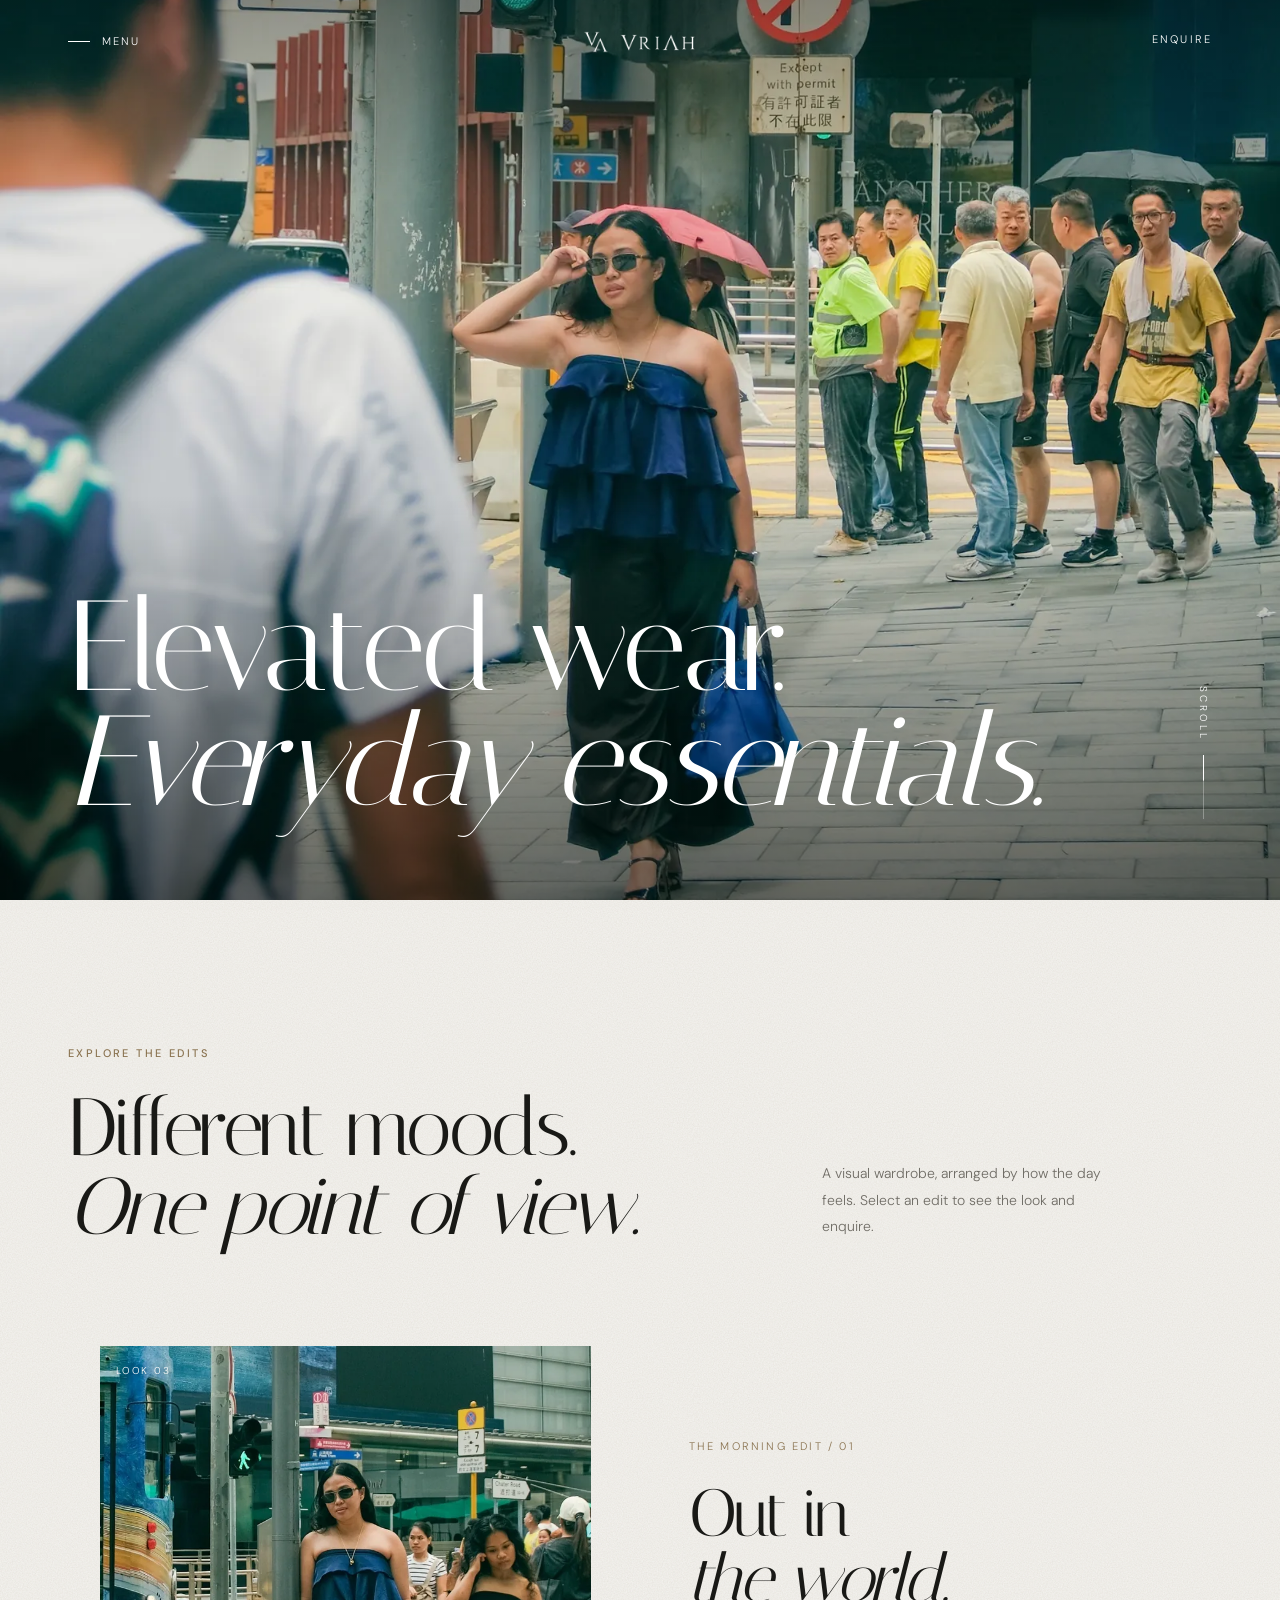
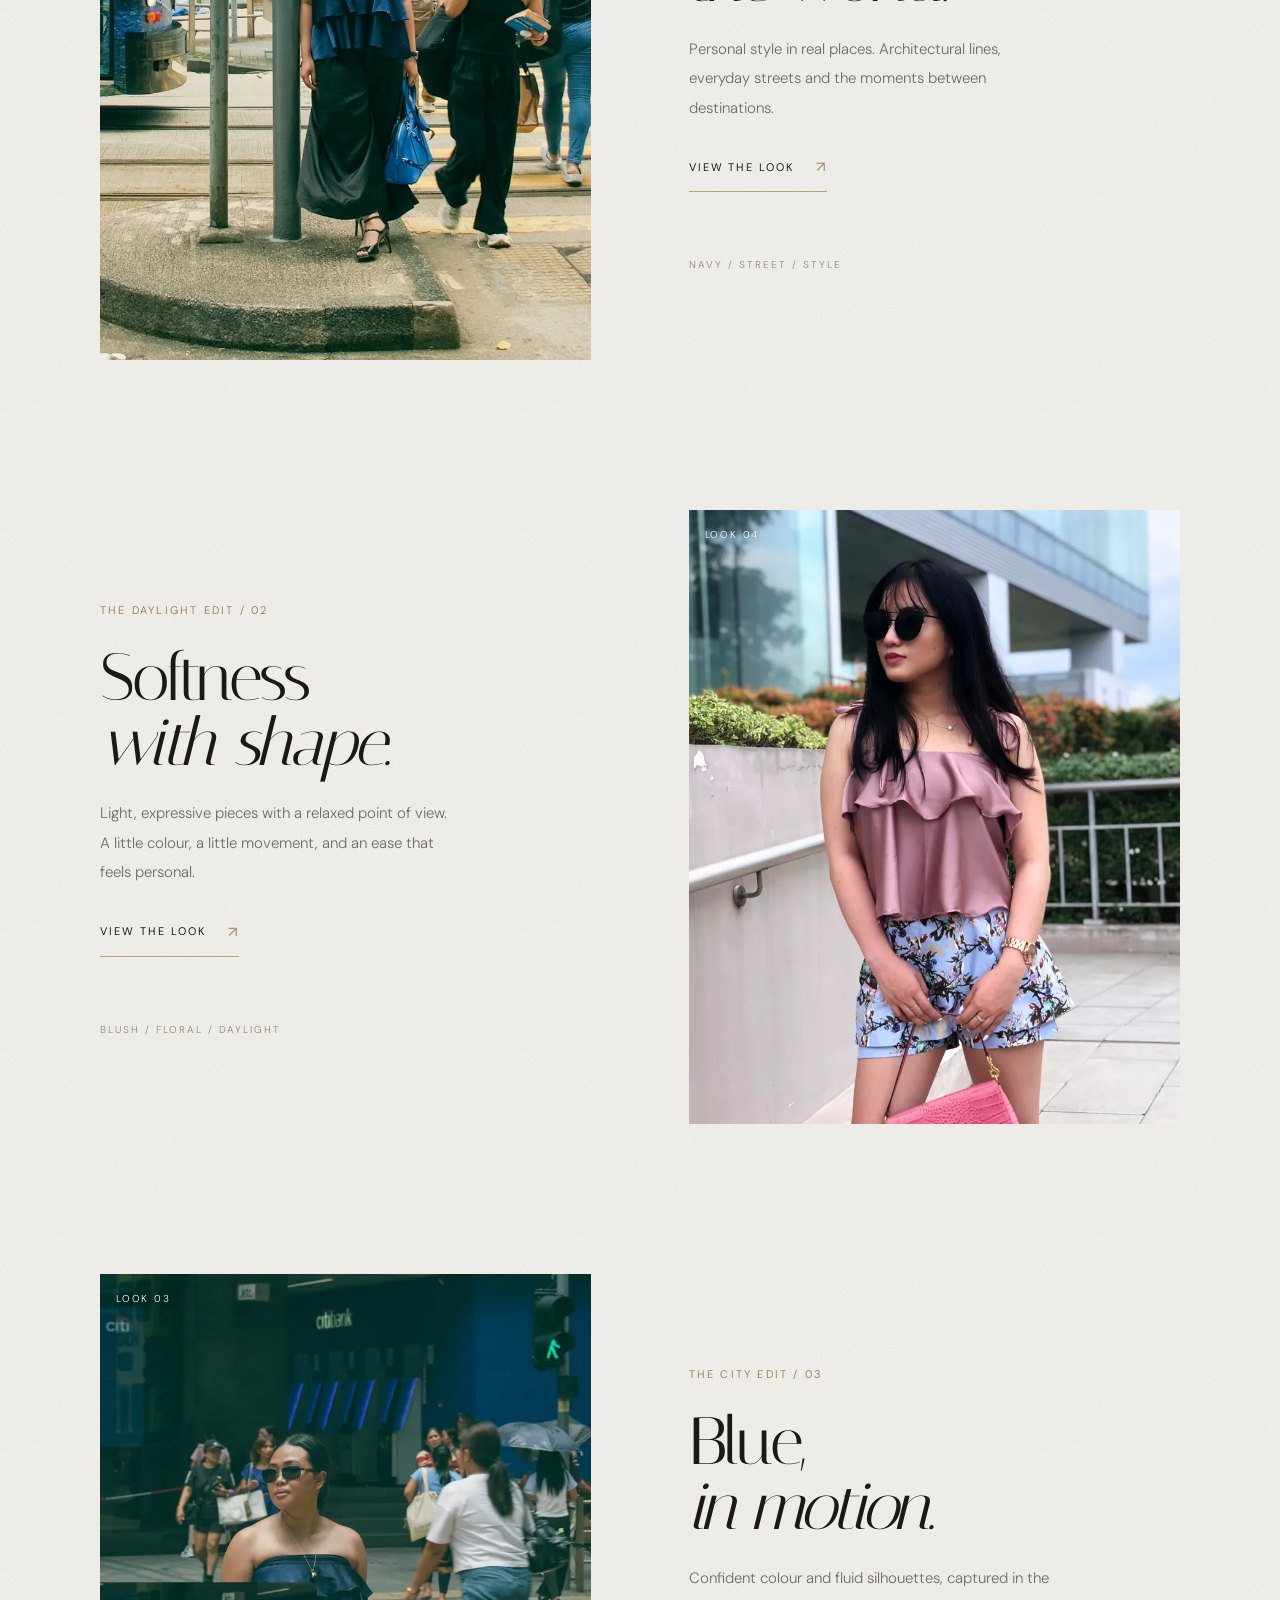
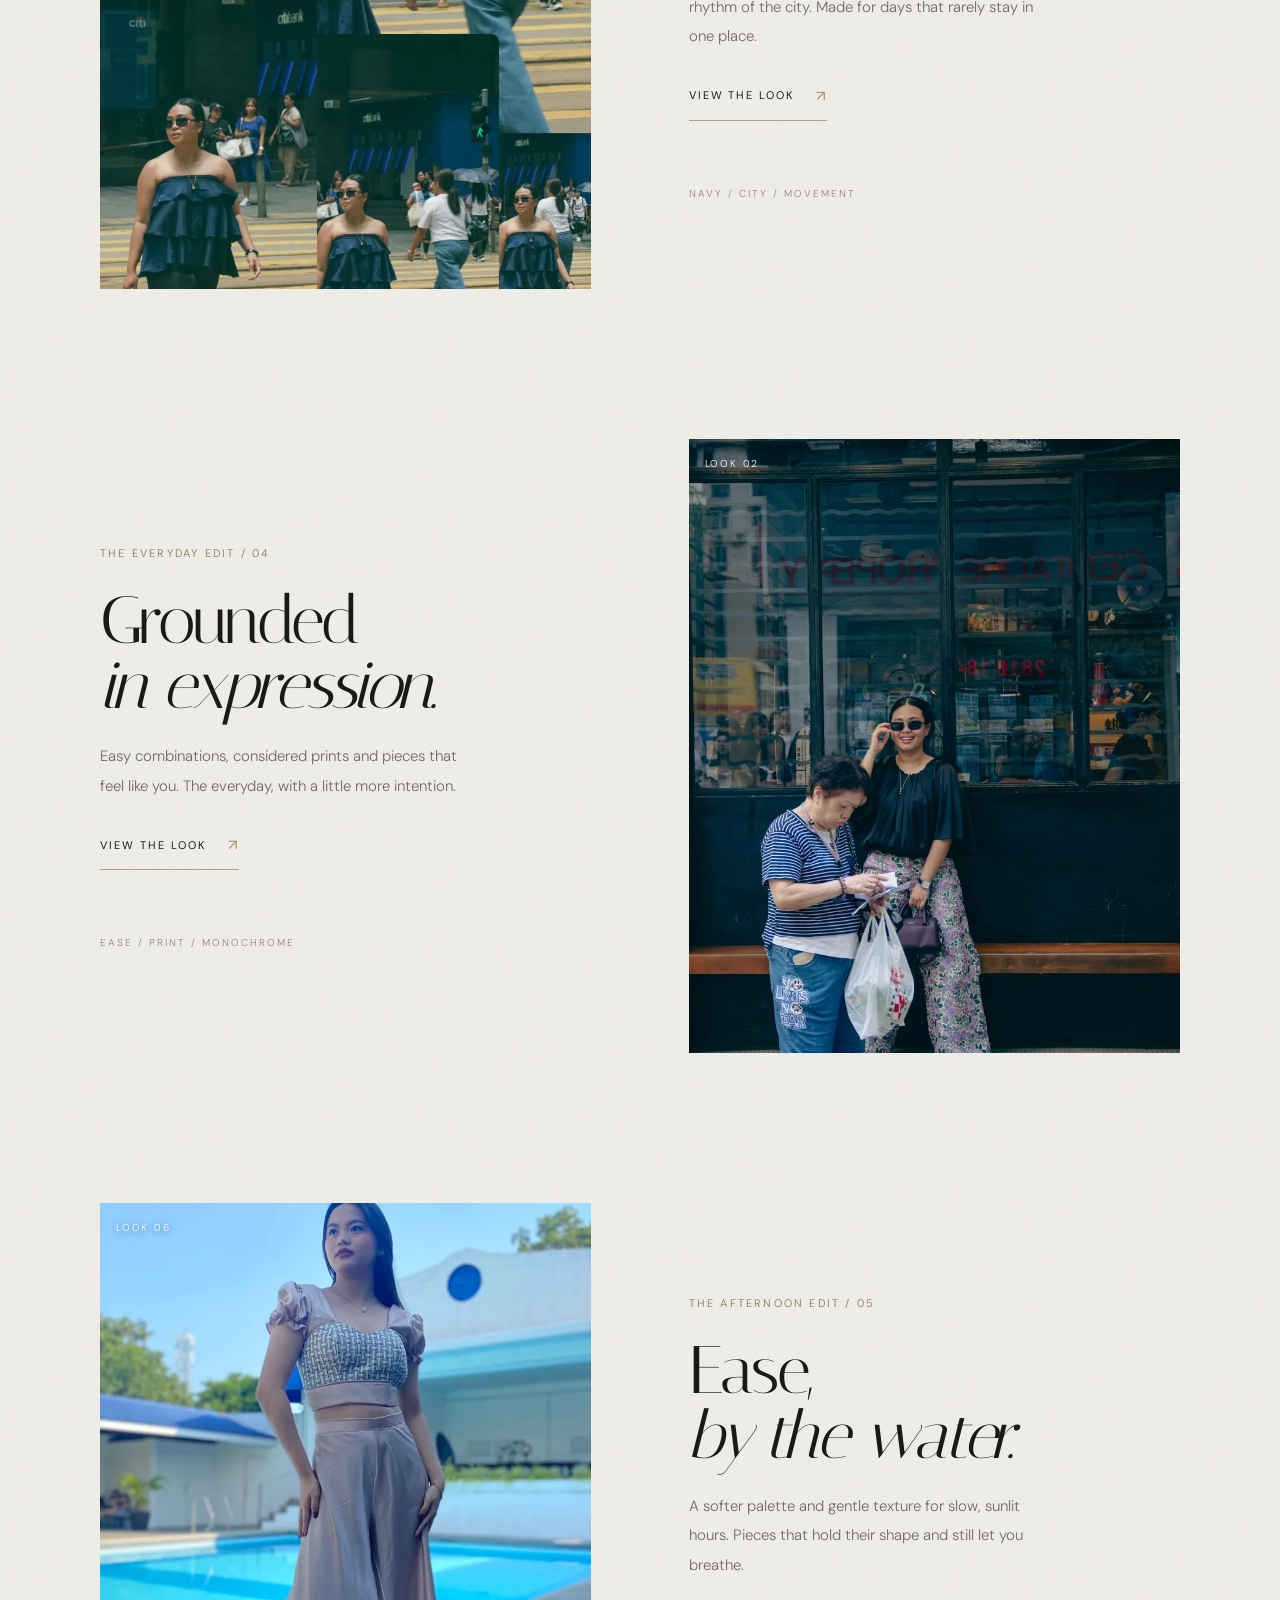
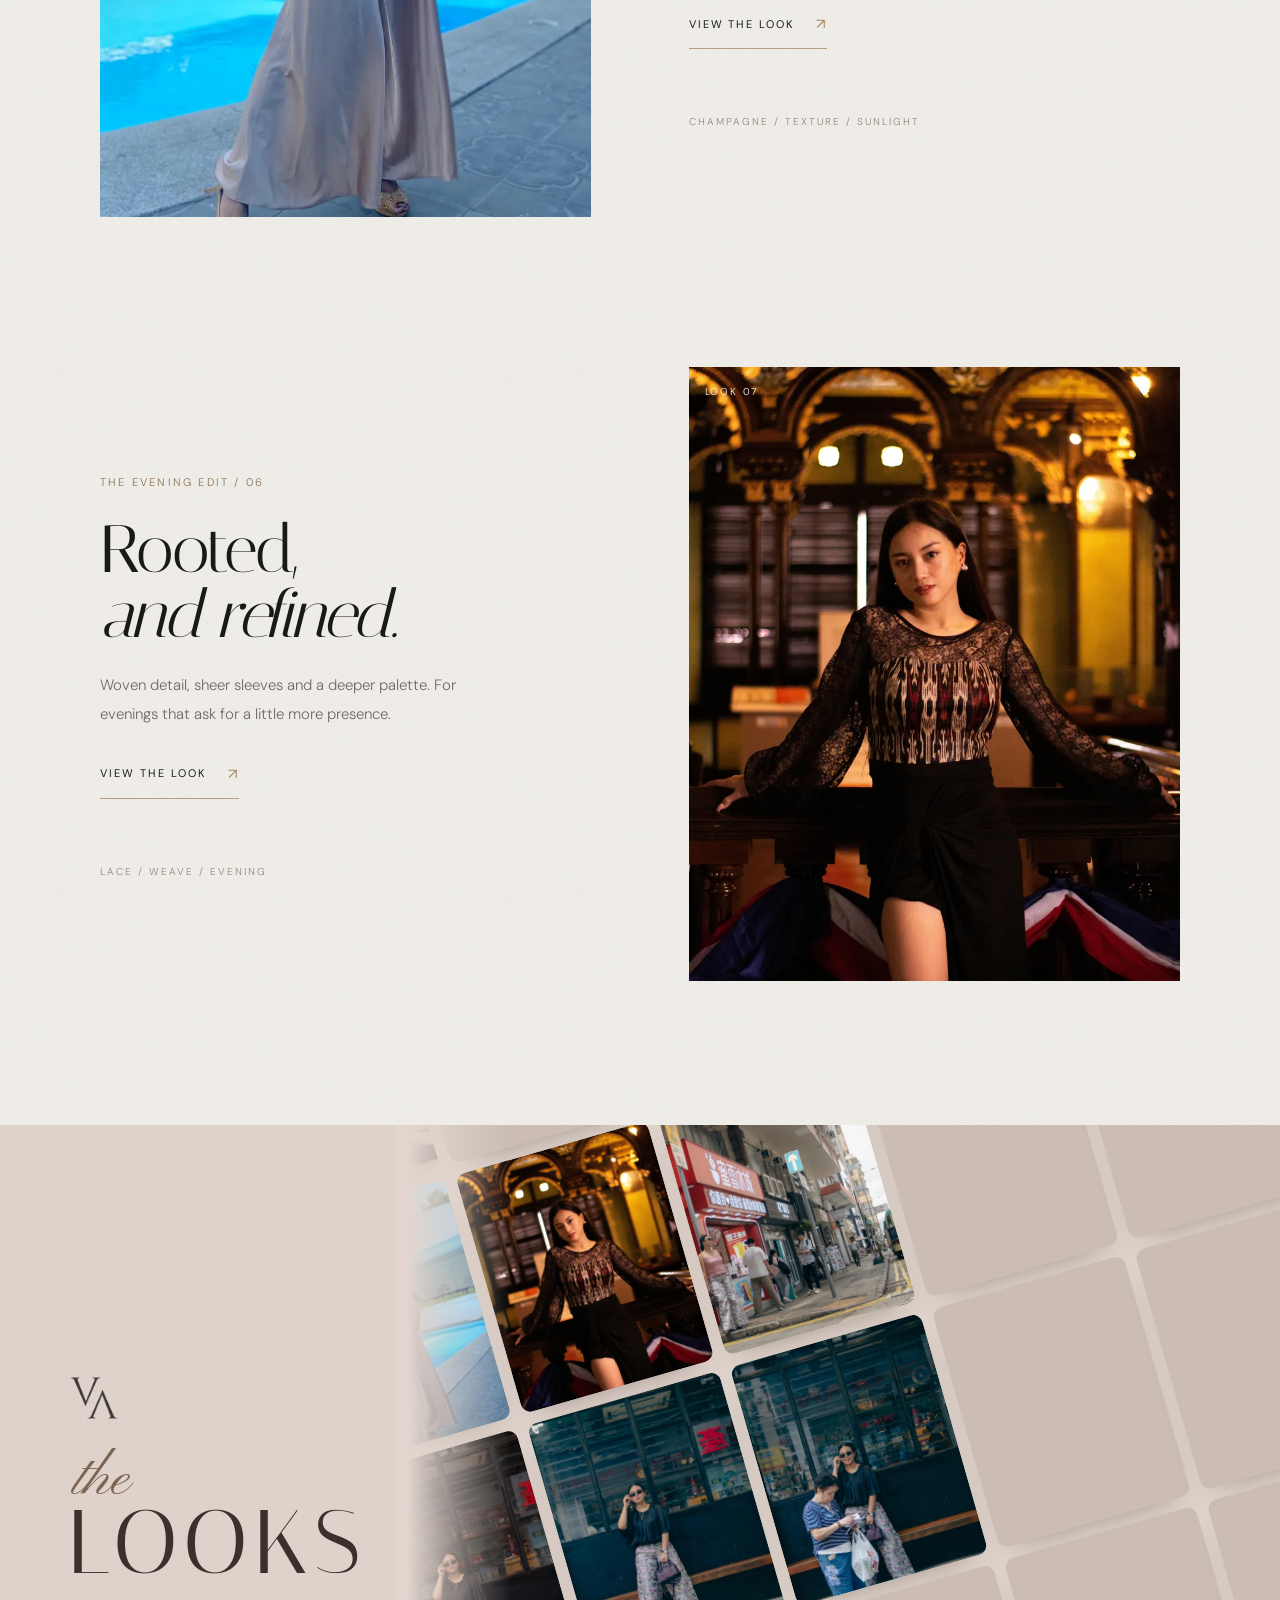
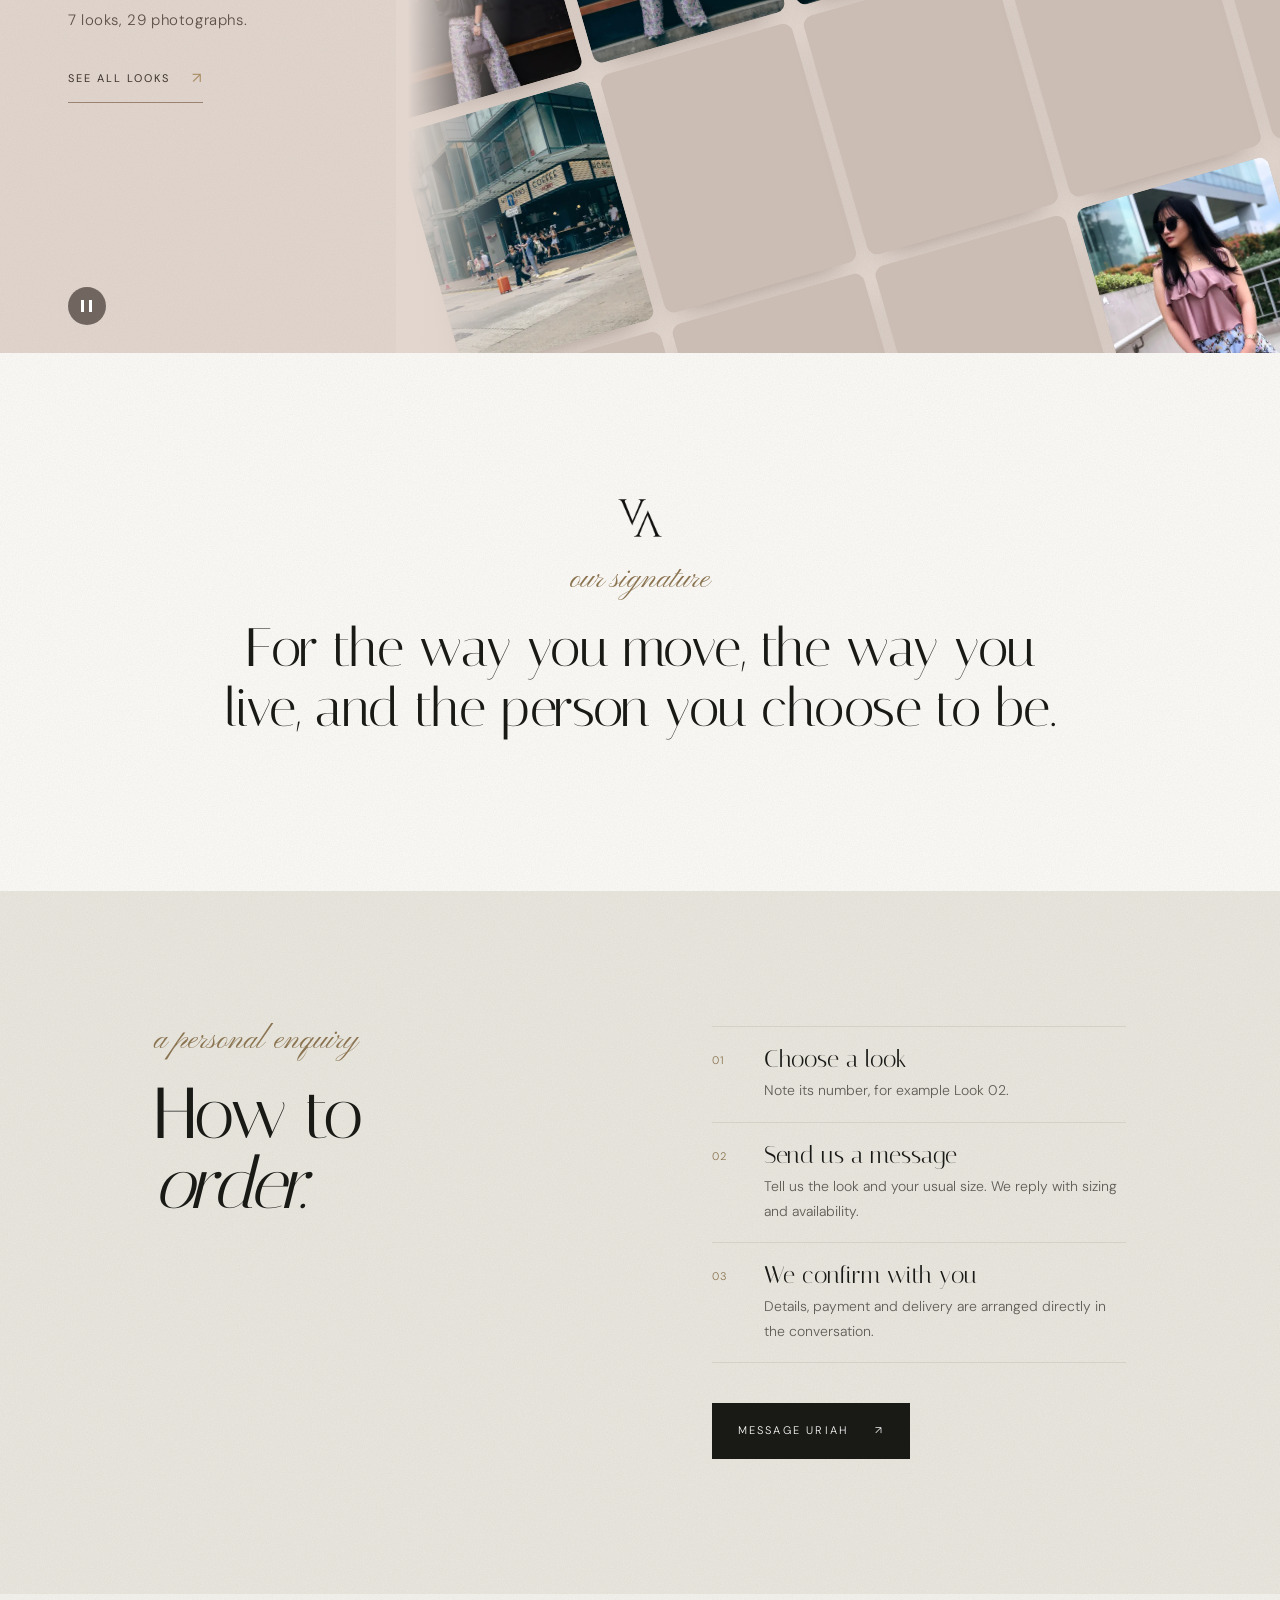
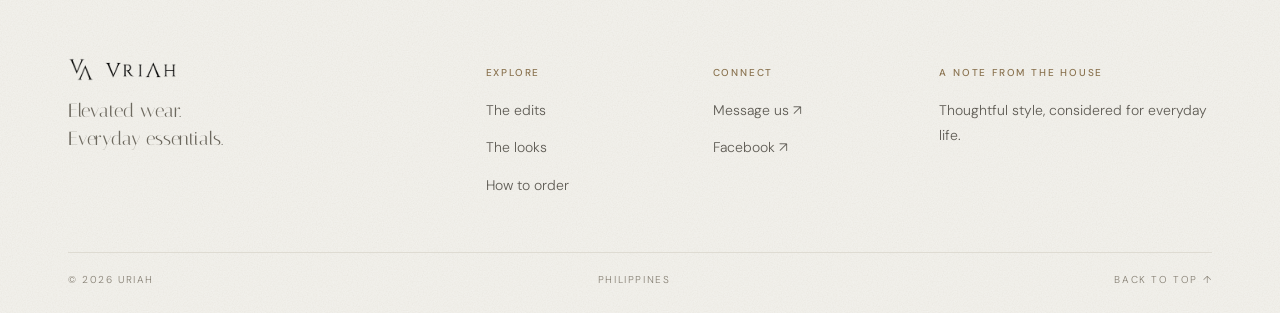
==== commit a381828c: "Out in the world: back to the first crop (beside the pole by the tram) Co-Authored-By: Claude Opus 5" ====
--- a/index.html
+++ b/index.html
@@ -42,12 +42,12 @@
     <div><p class="kicker">Explore the edits</p><h2>Different moods.<br><i>One point of view.</i></h2></div>
     <p class="section-note">A visual wardrobe, arranged by how the day feels. Select an edit to see the look and enquire.</p>
   </div>
-  <article class="edit-row"><div class="edit-image reveal"><a href="looks.html#look-01" aria-label="See Blush Camisole, Floral Trousers"><img src="assets/photos/01-model-1200.webp" srcset="assets/photos/01-model-800.webp 800w, assets/photos/01-model-1200.webp 1200w" sizes="(max-width:760px) 100vw, 44vw" width="1200" height="1500" loading="lazy" decoding="async" alt="Blush top and floral wide-leg trousers on a busy Hong Kong street corner"></a><span class="image-no">Look 01</span></div><div class="edit-copy reveal">
+  <article class="edit-row"><div class="edit-image reveal"><a href="looks.html#look-03" aria-label="See Navy Tiered Top"><img src="assets/photos/15-model-1200.webp" srcset="assets/photos/15-model-800.webp 800w, assets/photos/15-model-1200.webp 1200w" sizes="(max-width:760px) 100vw, 44vw" width="1200" height="1500" loading="lazy" decoding="async" alt="Navy ruffle top crossing a busy Hong Kong road with a tram behind"></a><span class="image-no">Look 03</span></div><div class="edit-copy reveal">
       <span class="overline">The Morning Edit / 01</span>
       <h3>Out in<br><i>the world.</i></h3>
       <p>Personal style in real places. Architectural lines, everyday streets and the moments between destinations.</p>
-      <a href="looks.html#look-01" class="text-link">View the look <span>↗</span></a>
-      <span class="edit-aside">Blush / Floral / Street</span>
+      <a href="looks.html#look-03" class="text-link">View the look <span>↗</span></a>
+      <span class="edit-aside">Navy / Street / Style</span>
     </div></article><article class="edit-row edit-row--flip"><div class="edit-copy reveal">
       <span class="overline">The Daylight Edit / 02</span>
       <h3>Softness<br><i>with shape.</i></h3>
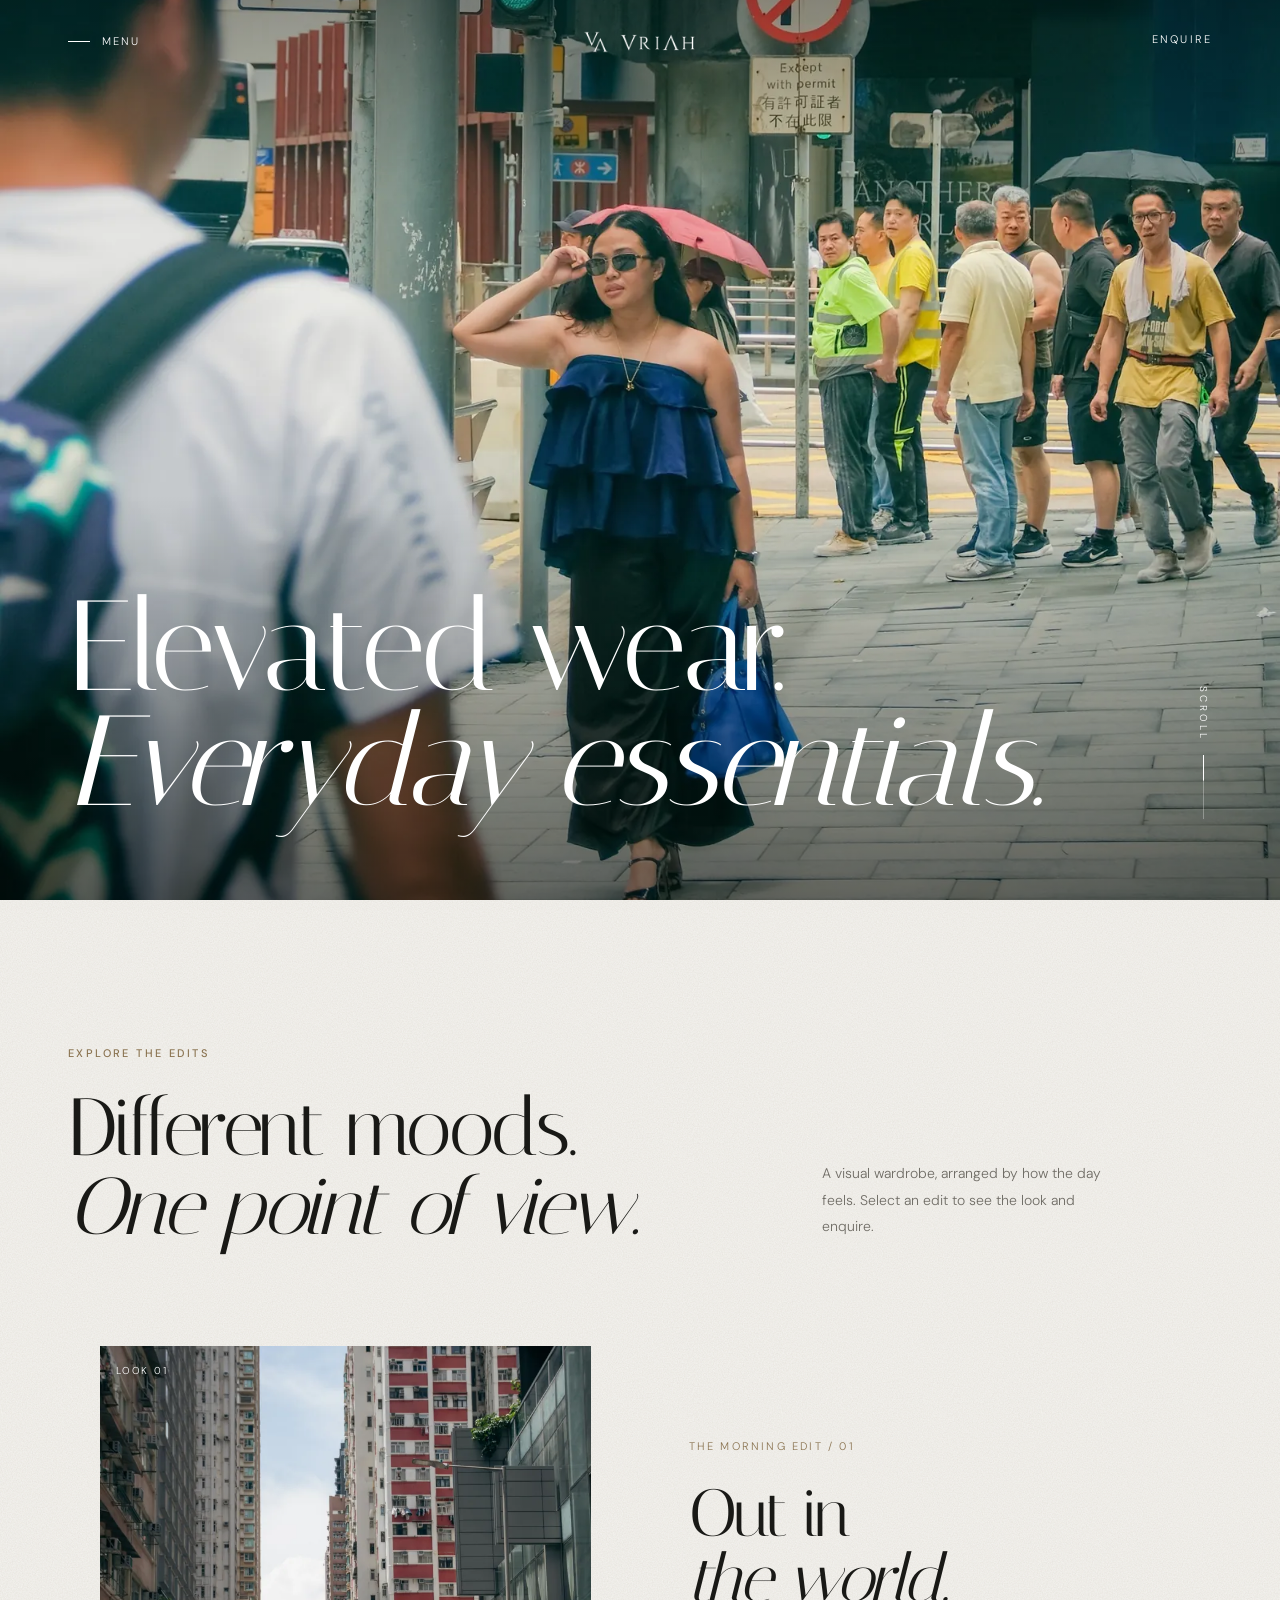
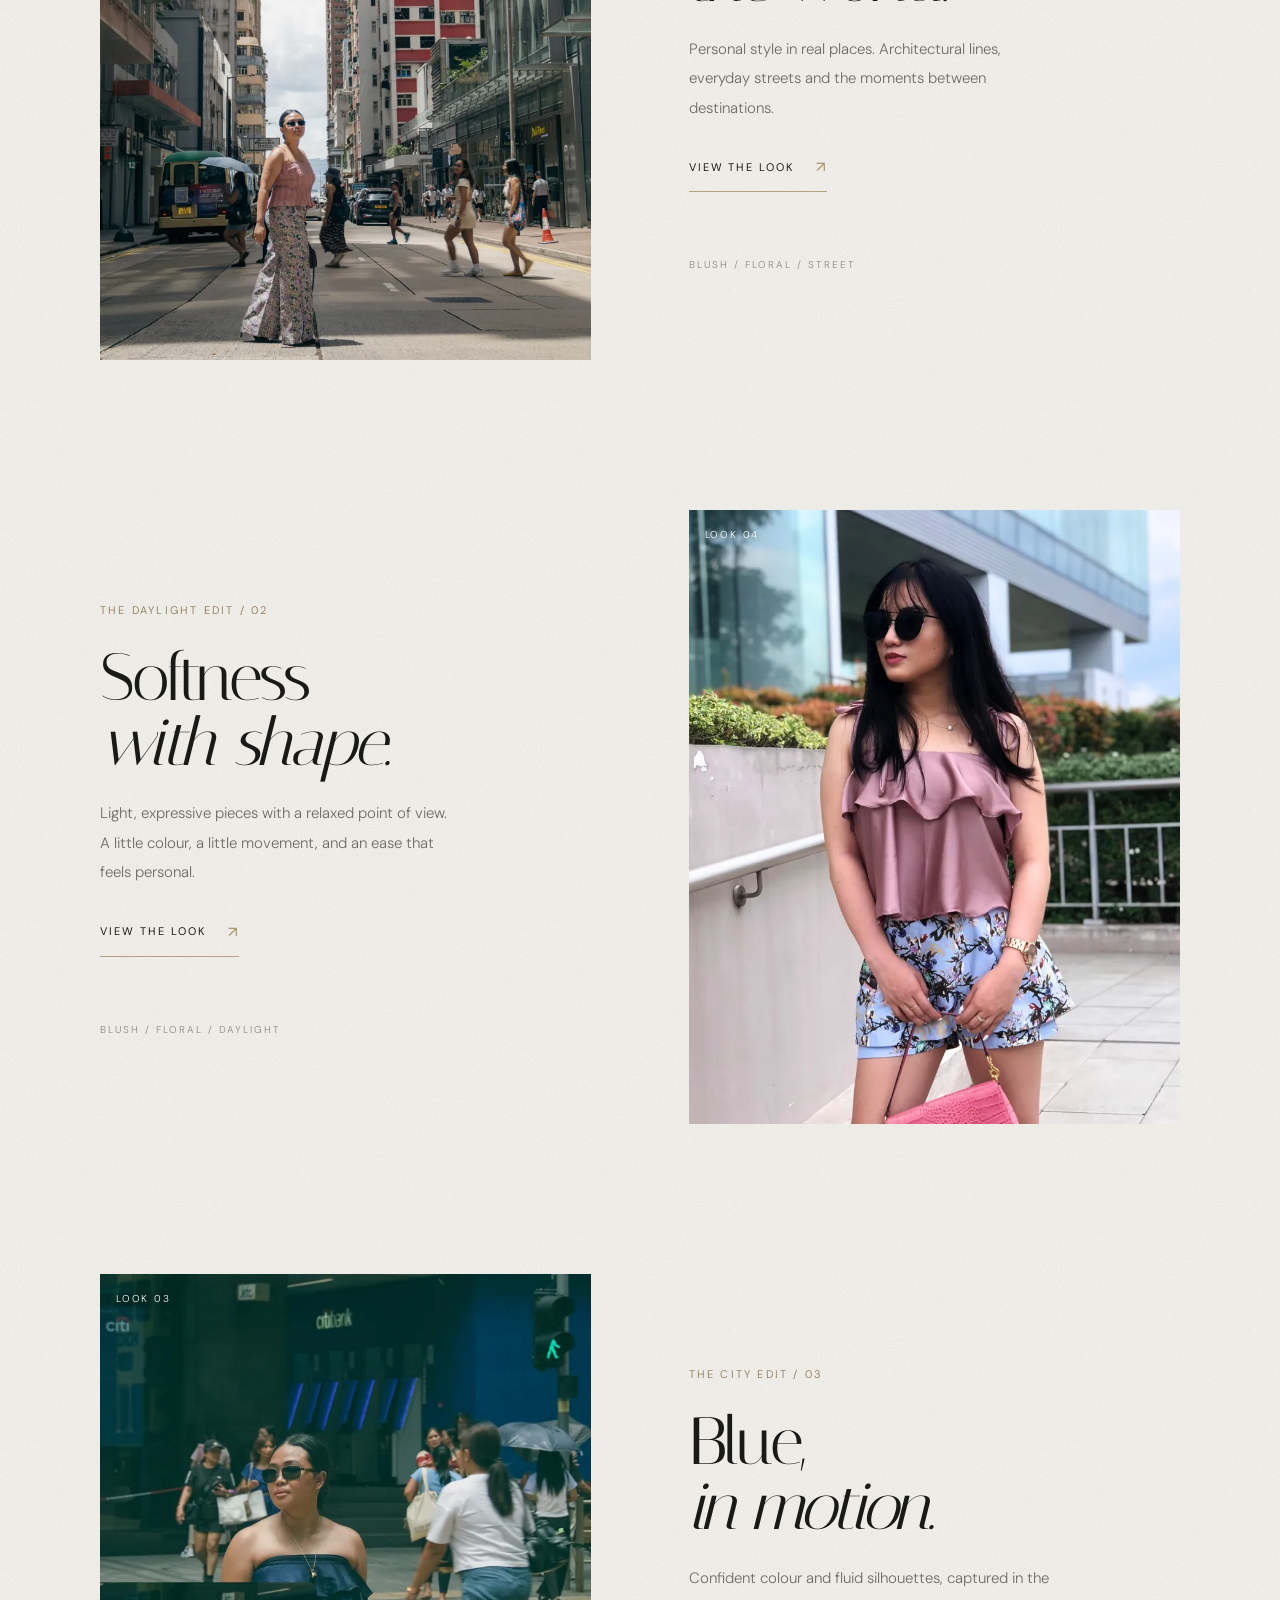
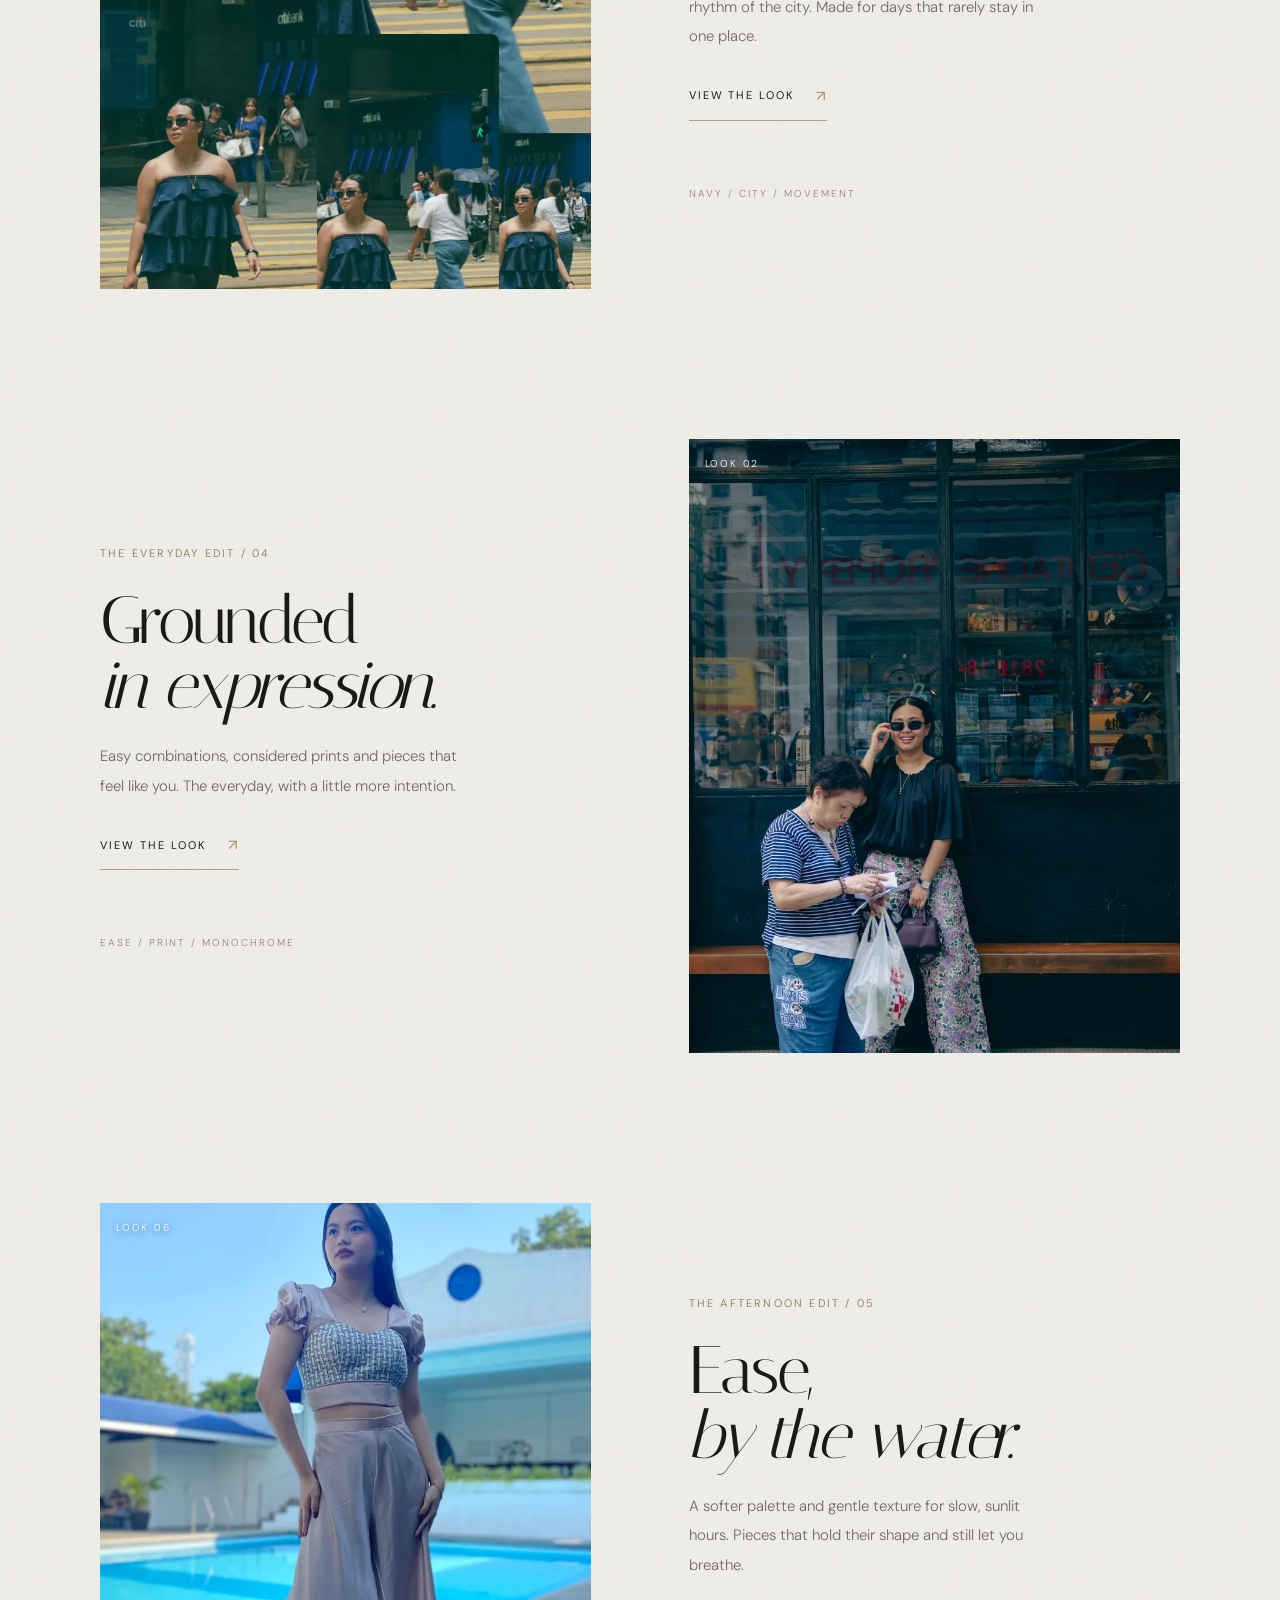
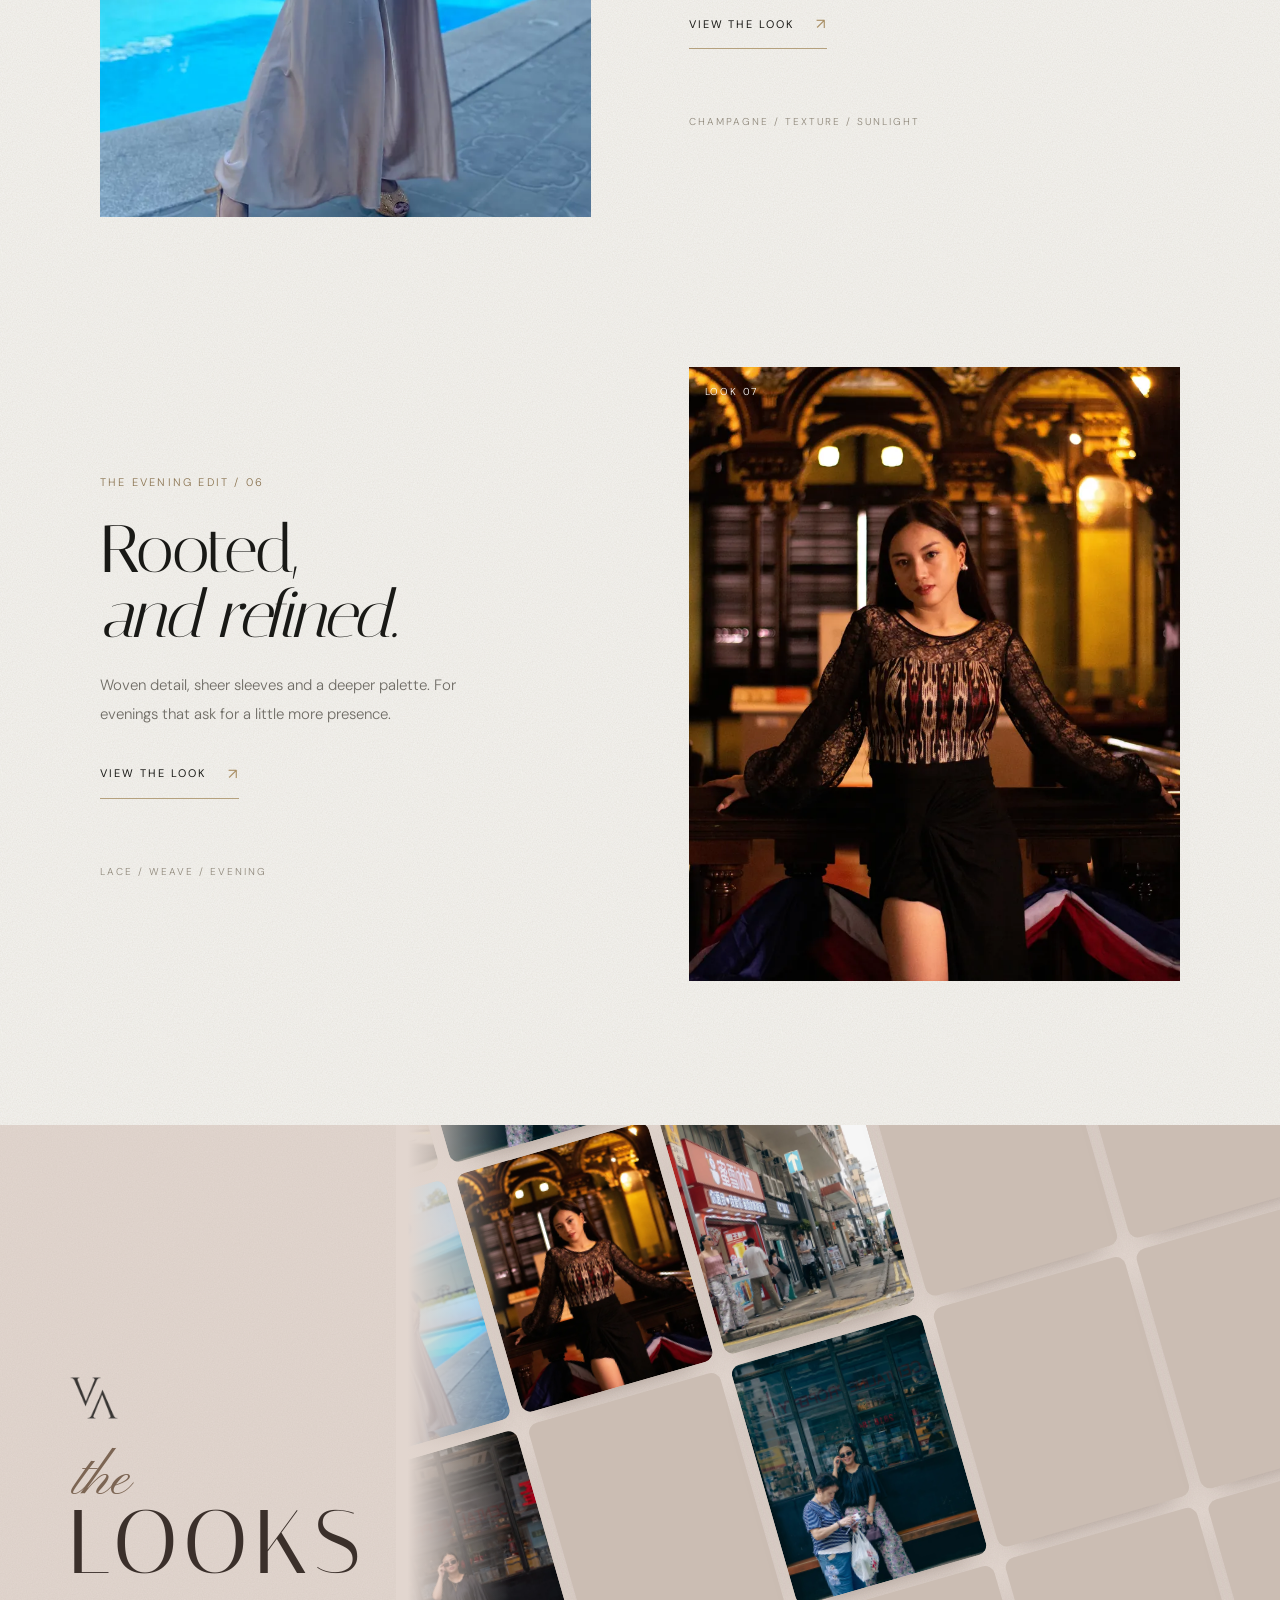
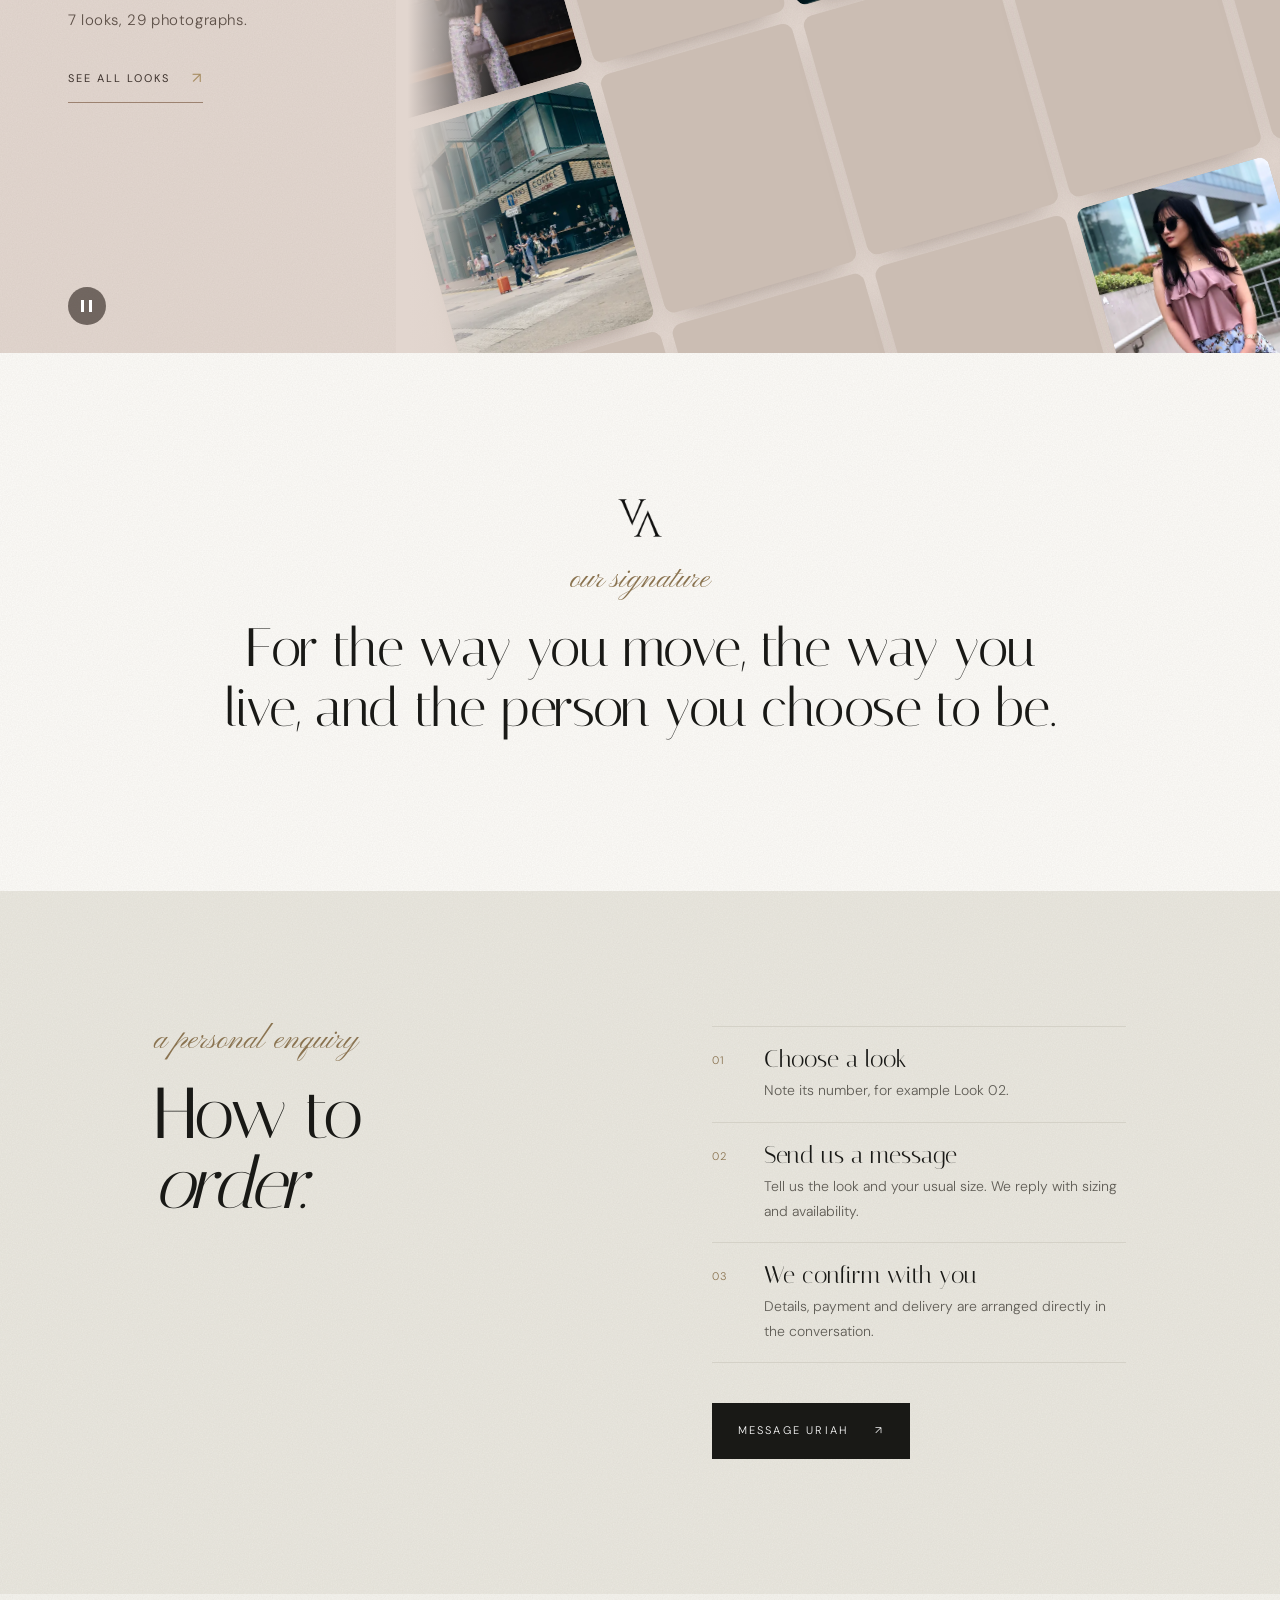
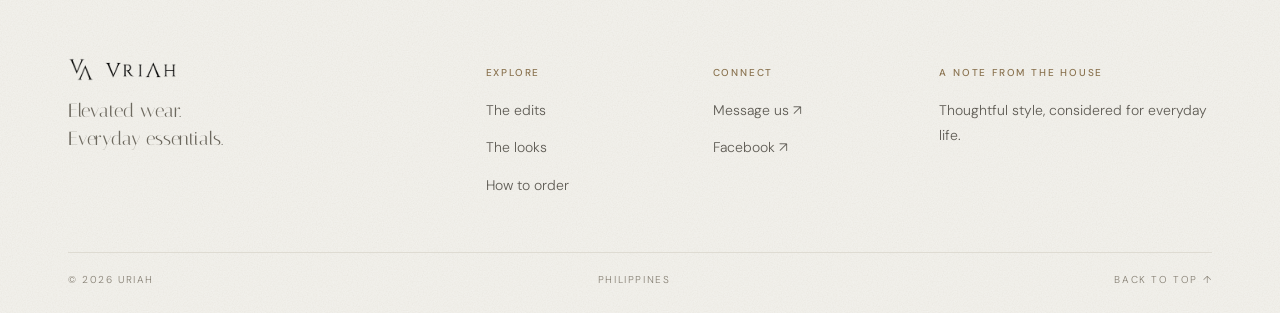
==== commit b3a0bbd3: "Out in the world: back to photo 02 (blush look in the street) Co-Authored-By: Claude Opus 5.5 <norep" ====
--- a/index.html
+++ b/index.html
@@ -42,12 +42,12 @@
     <div><p class="kicker">Explore the edits</p><h2>Different moods.<br><i>One point of view.</i></h2></div>
     <p class="section-note">A visual wardrobe, arranged by how the day feels. Select an edit to see the look and enquire.</p>
   </div>
-  <article class="edit-row"><div class="edit-image reveal"><a href="looks.html#look-03" aria-label="See Navy Tiered Top"><img src="assets/photos/15-model-1200.webp" srcset="assets/photos/15-model-800.webp 800w, assets/photos/15-model-1200.webp 1200w" sizes="(max-width:760px) 100vw, 44vw" width="1200" height="1500" loading="lazy" decoding="async" alt="Navy ruffle top crossing a busy Hong Kong road with a tram behind"></a><span class="image-no">Look 03</span></div><div class="edit-copy reveal">
+  <article class="edit-row"><div class="edit-image reveal"><a href="looks.html#look-01" aria-label="See Blush Camisole, Floral Trousers"><img src="assets/photos/02-1600.webp" srcset="assets/photos/02-800.webp 800w, assets/photos/02-1600.webp 1600w, assets/photos/02-2400.webp 2400w" sizes="(max-width:760px) 100vw, 44vw" width="1600" height="2043" loading="lazy" decoding="async" alt="Blush top and floral trousers, standing in the middle of a Hong Kong street lined with towers" style="object-position:50% 60%"></a><span class="image-no">Look 01</span></div><div class="edit-copy reveal">
       <span class="overline">The Morning Edit / 01</span>
       <h3>Out in<br><i>the world.</i></h3>
       <p>Personal style in real places. Architectural lines, everyday streets and the moments between destinations.</p>
-      <a href="looks.html#look-03" class="text-link">View the look <span>↗</span></a>
-      <span class="edit-aside">Navy / Street / Style</span>
+      <a href="looks.html#look-01" class="text-link">View the look <span>↗</span></a>
+      <span class="edit-aside">Blush / Floral / Street</span>
     </div></article><article class="edit-row edit-row--flip"><div class="edit-copy reveal">
       <span class="overline">The Daylight Edit / 02</span>
       <h3>Softness<br><i>with shape.</i></h3>
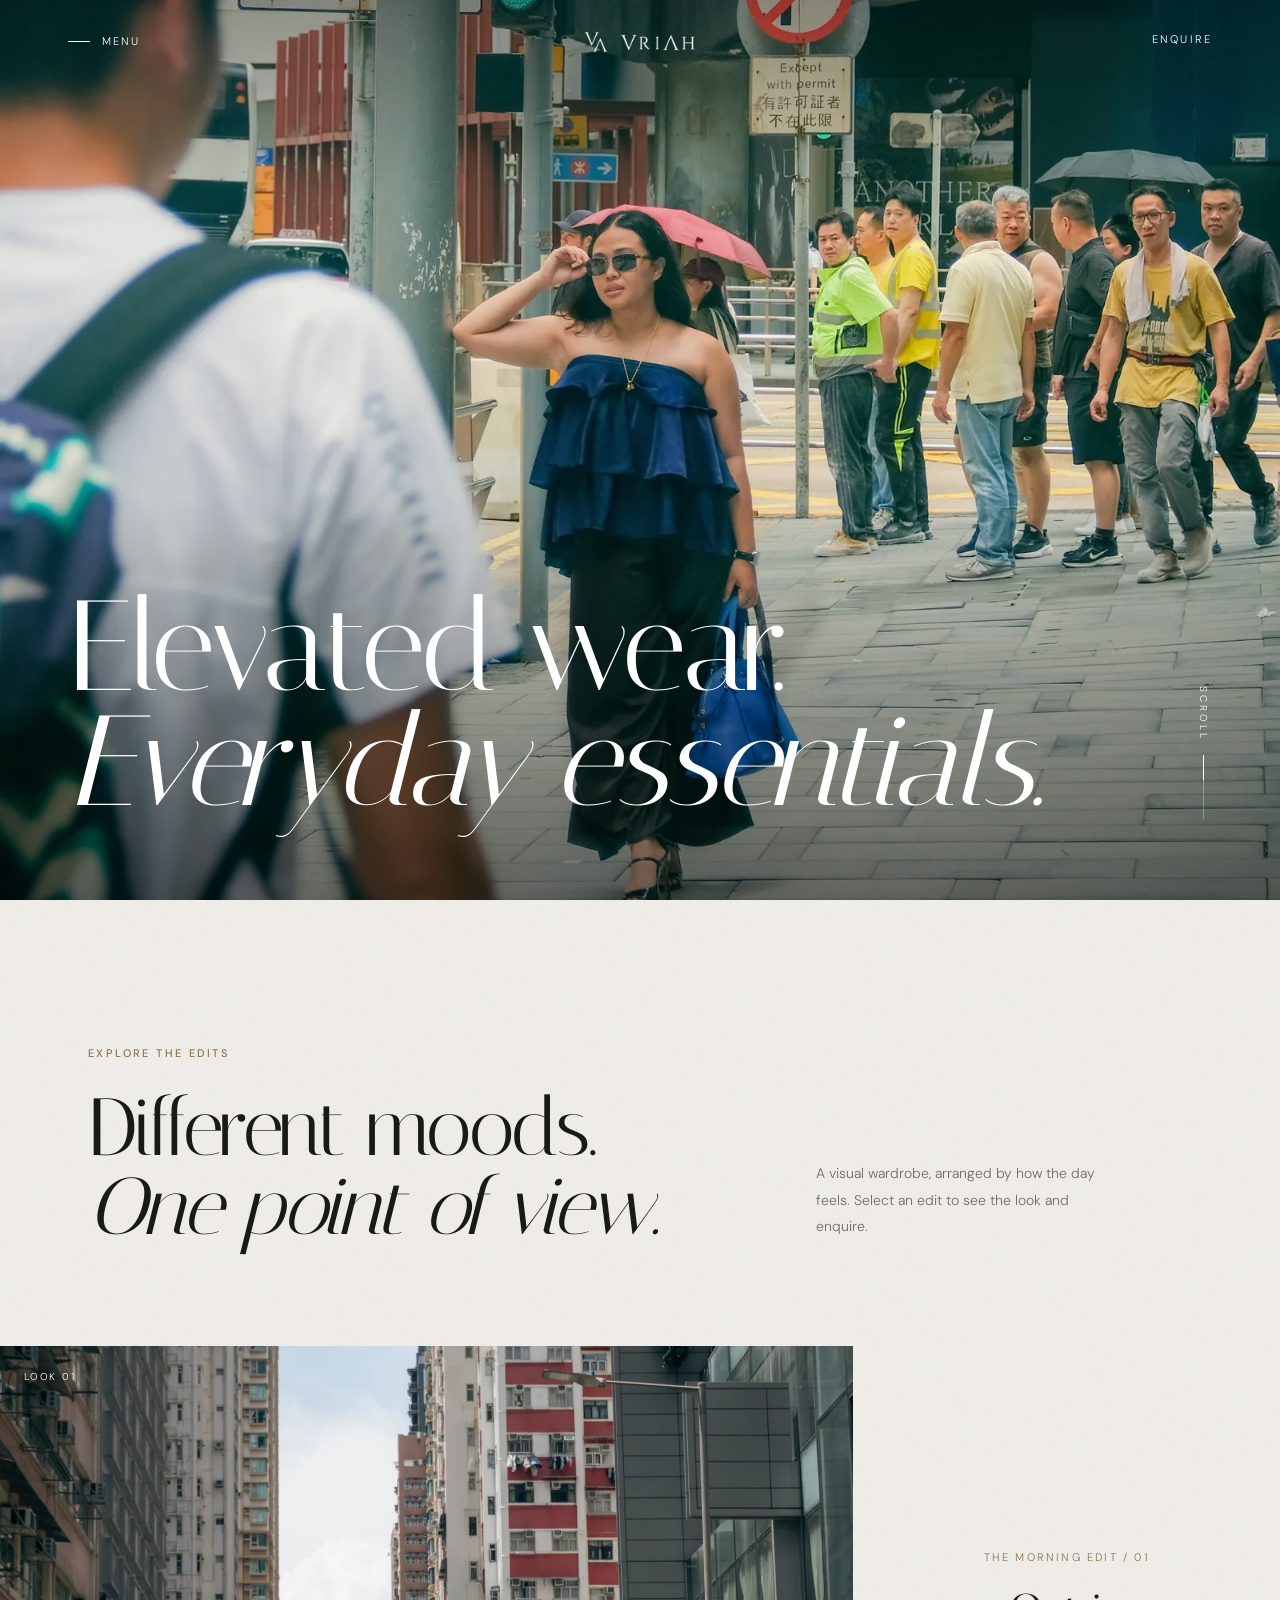
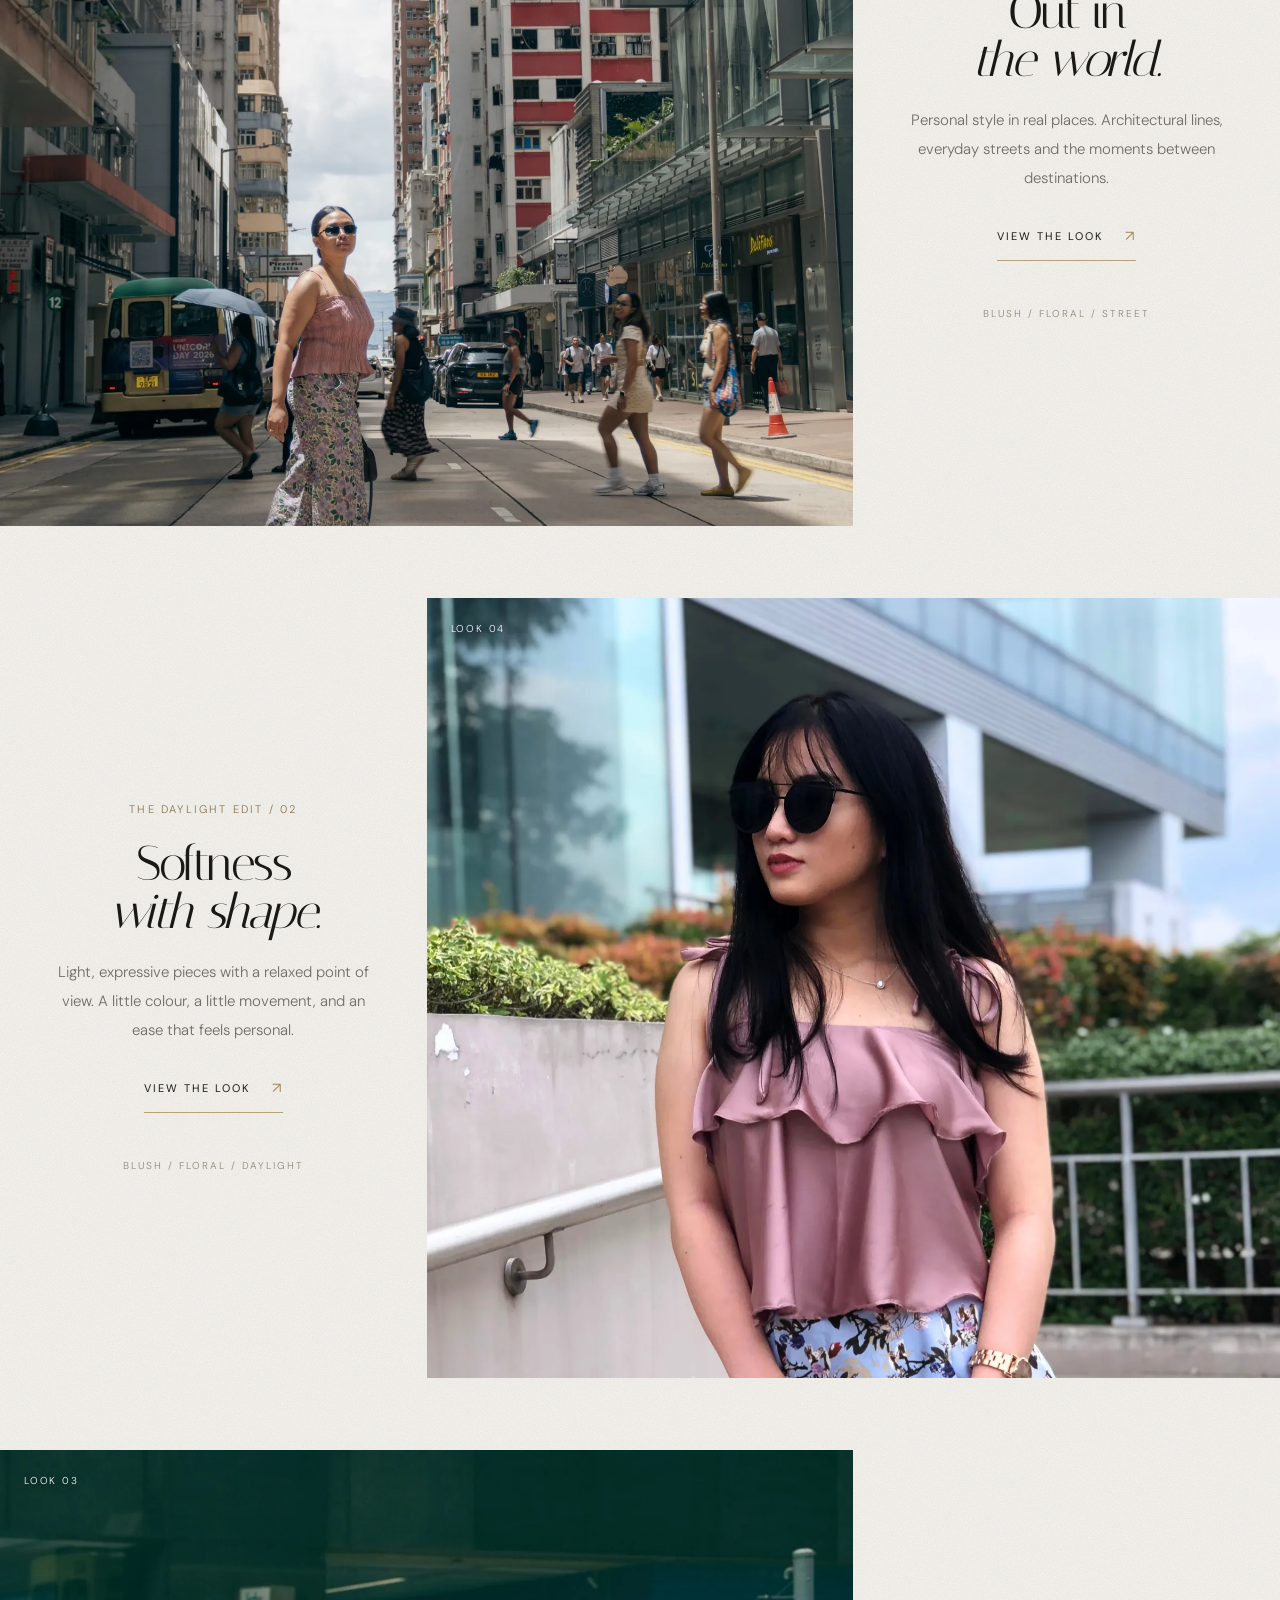
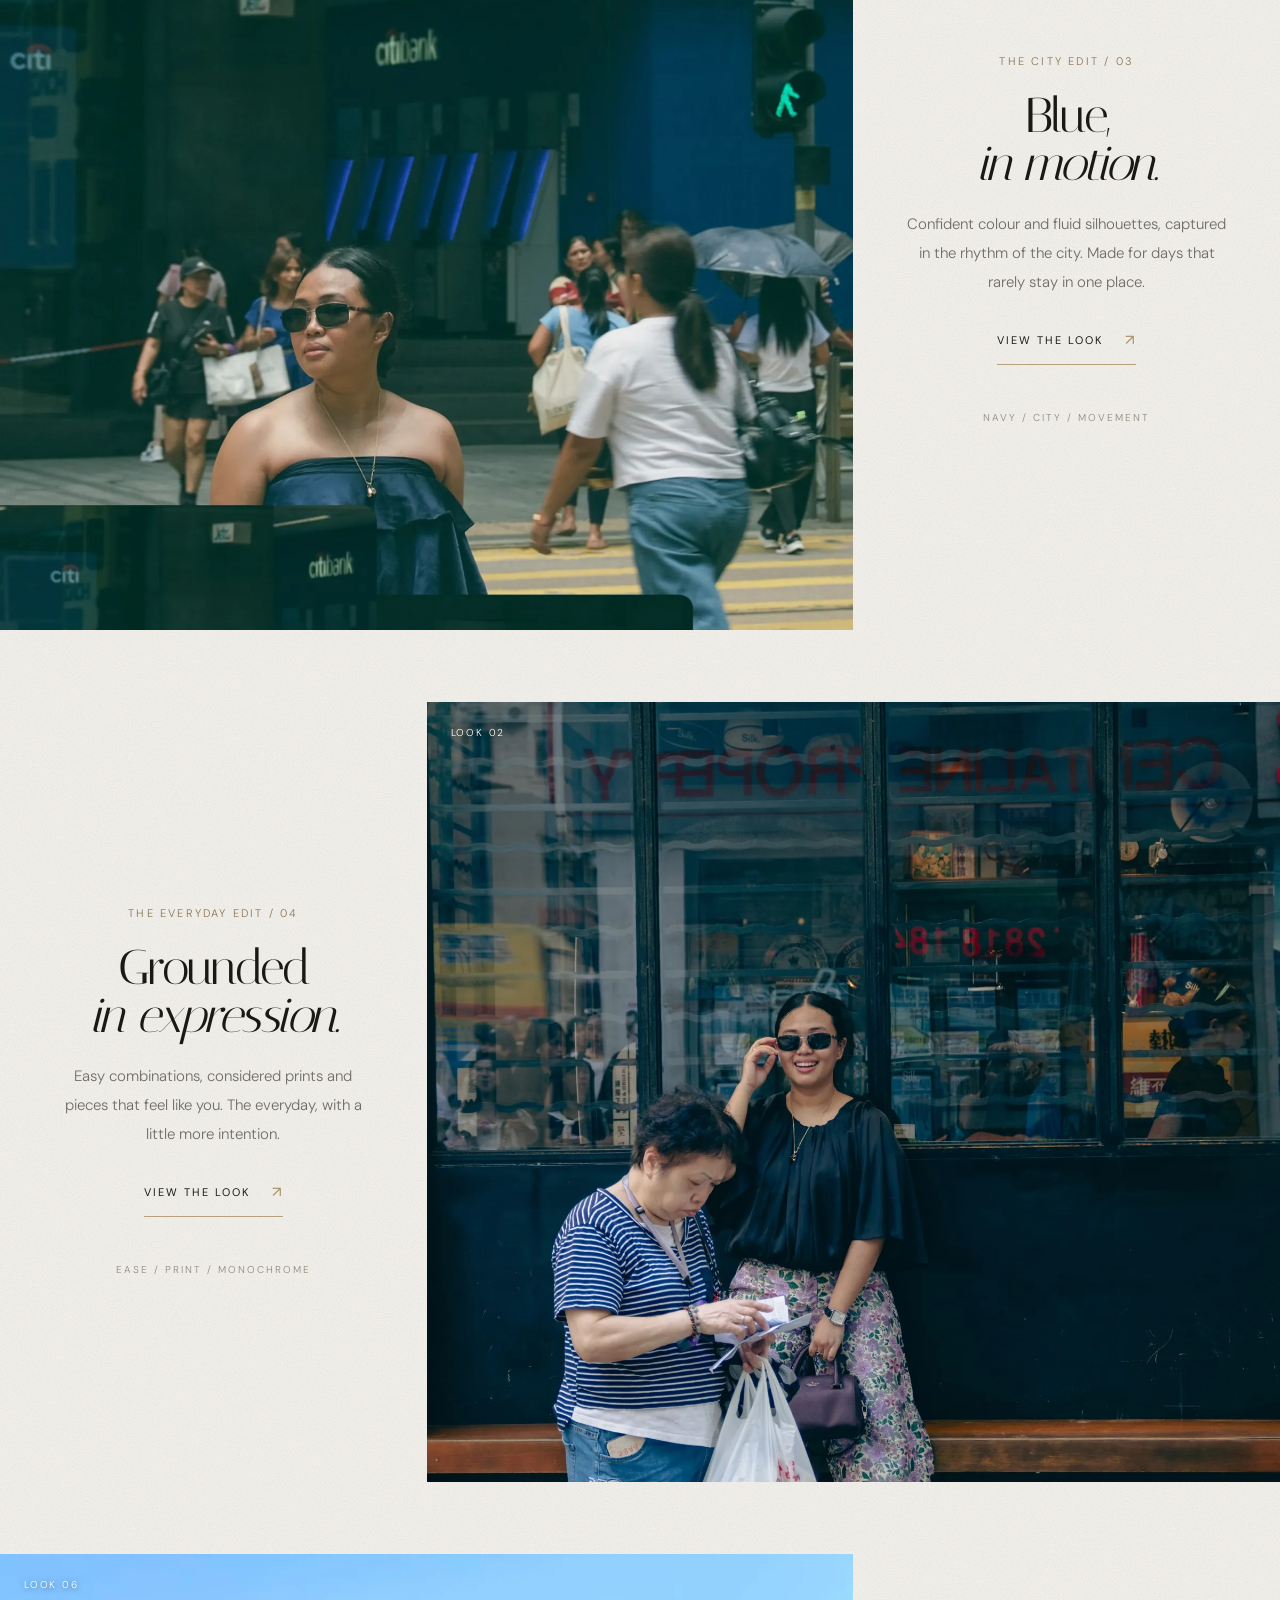
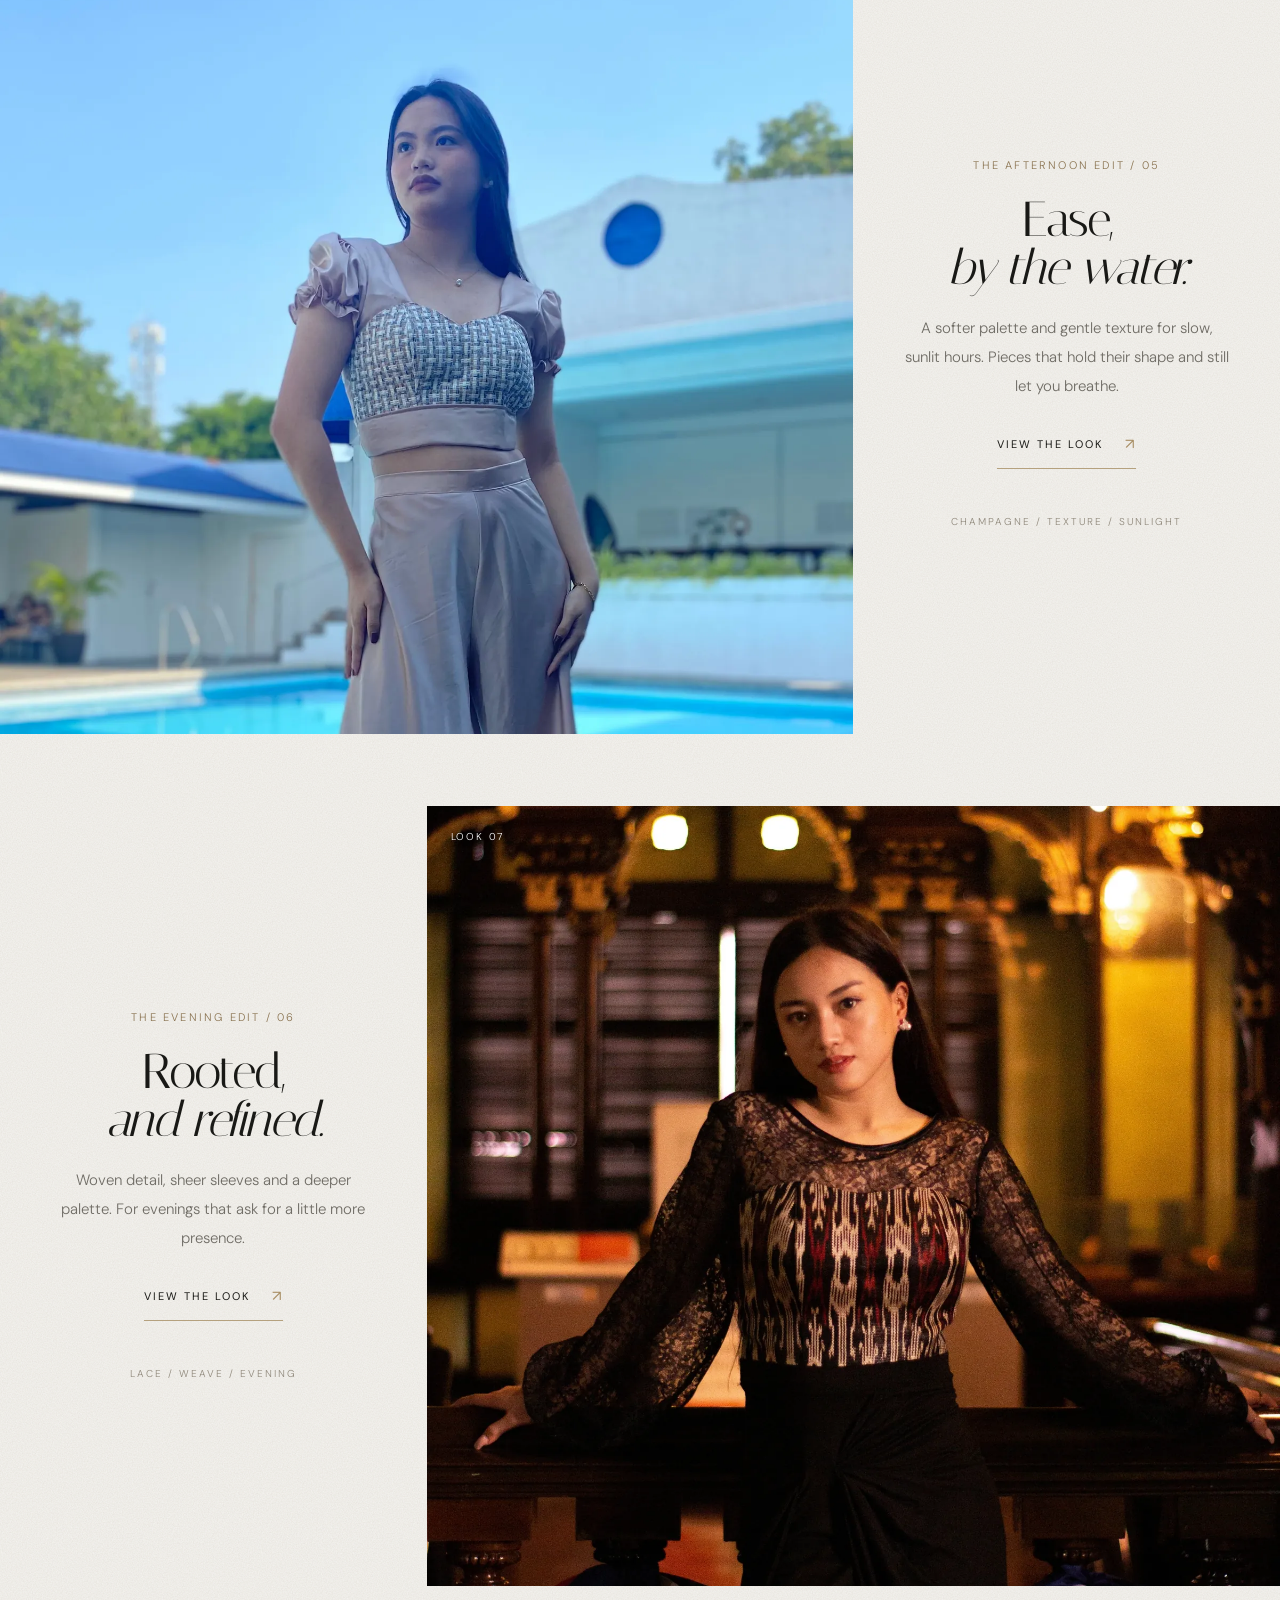
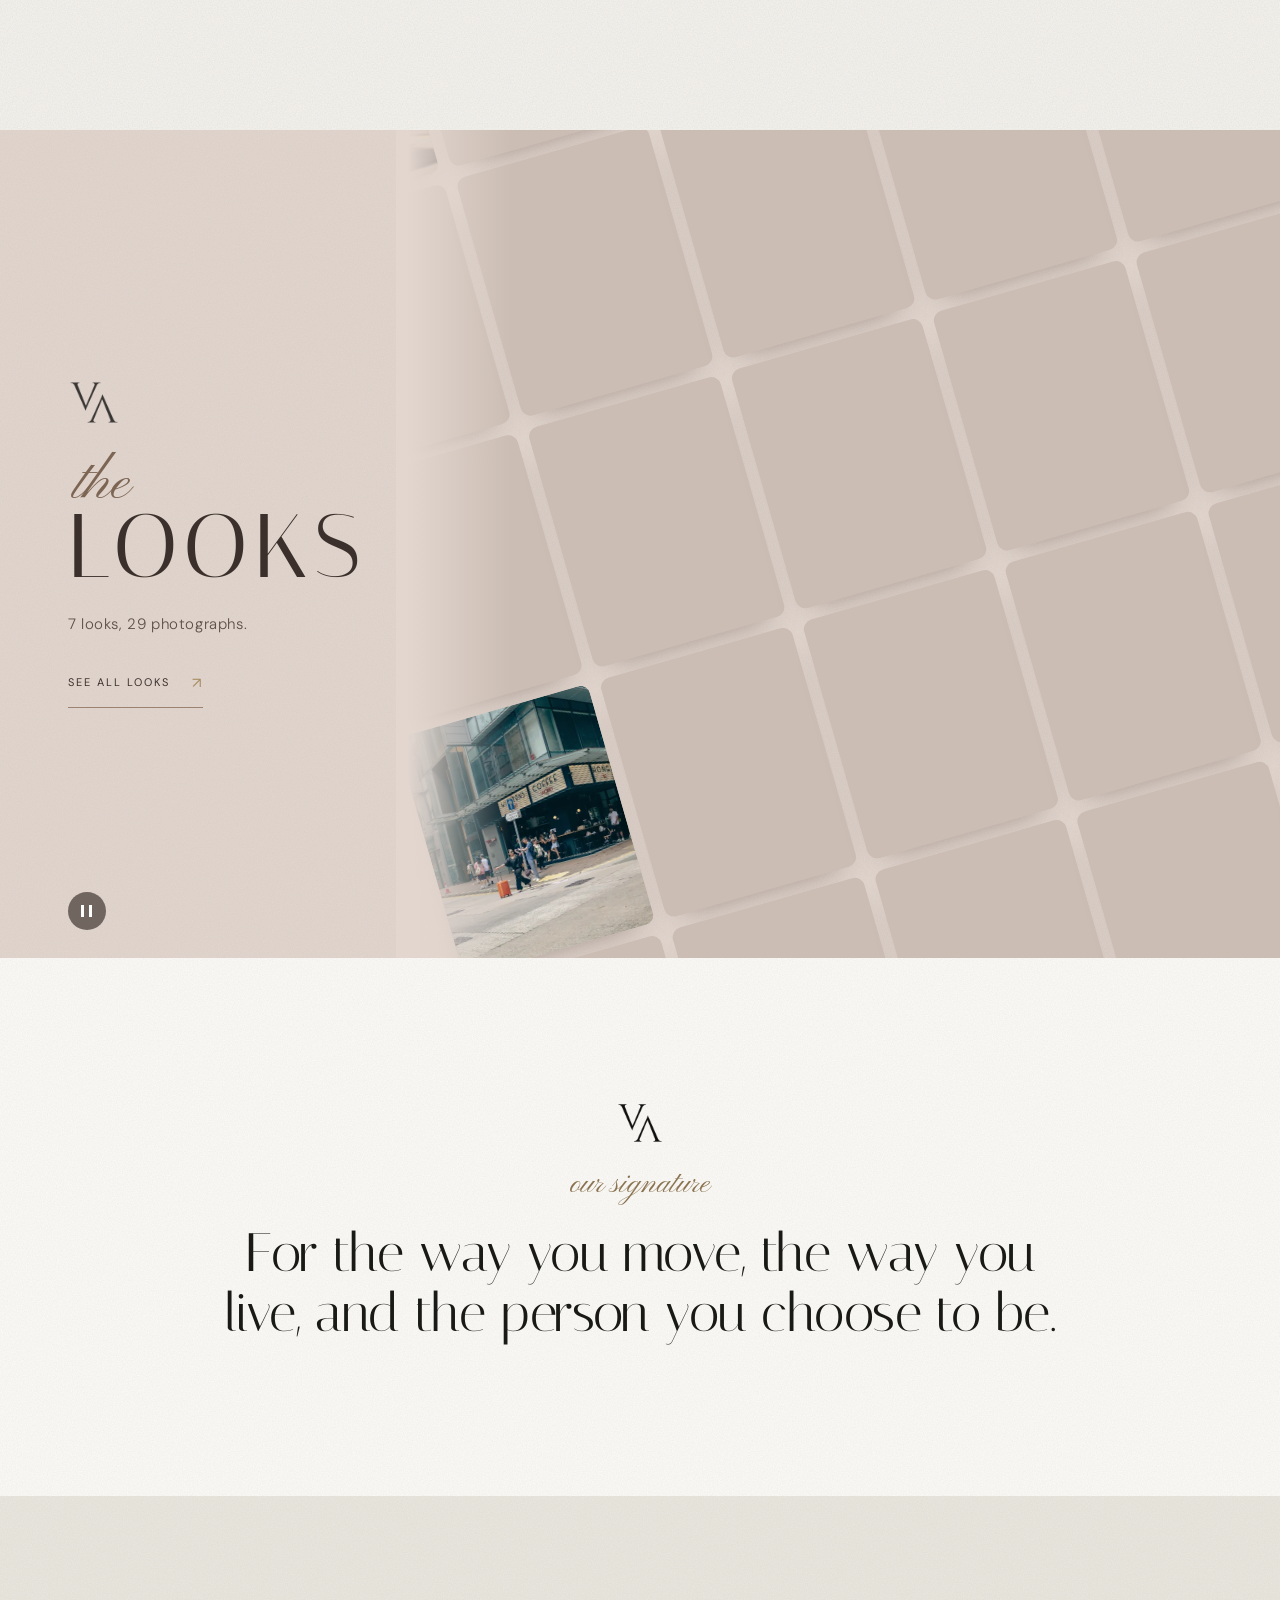
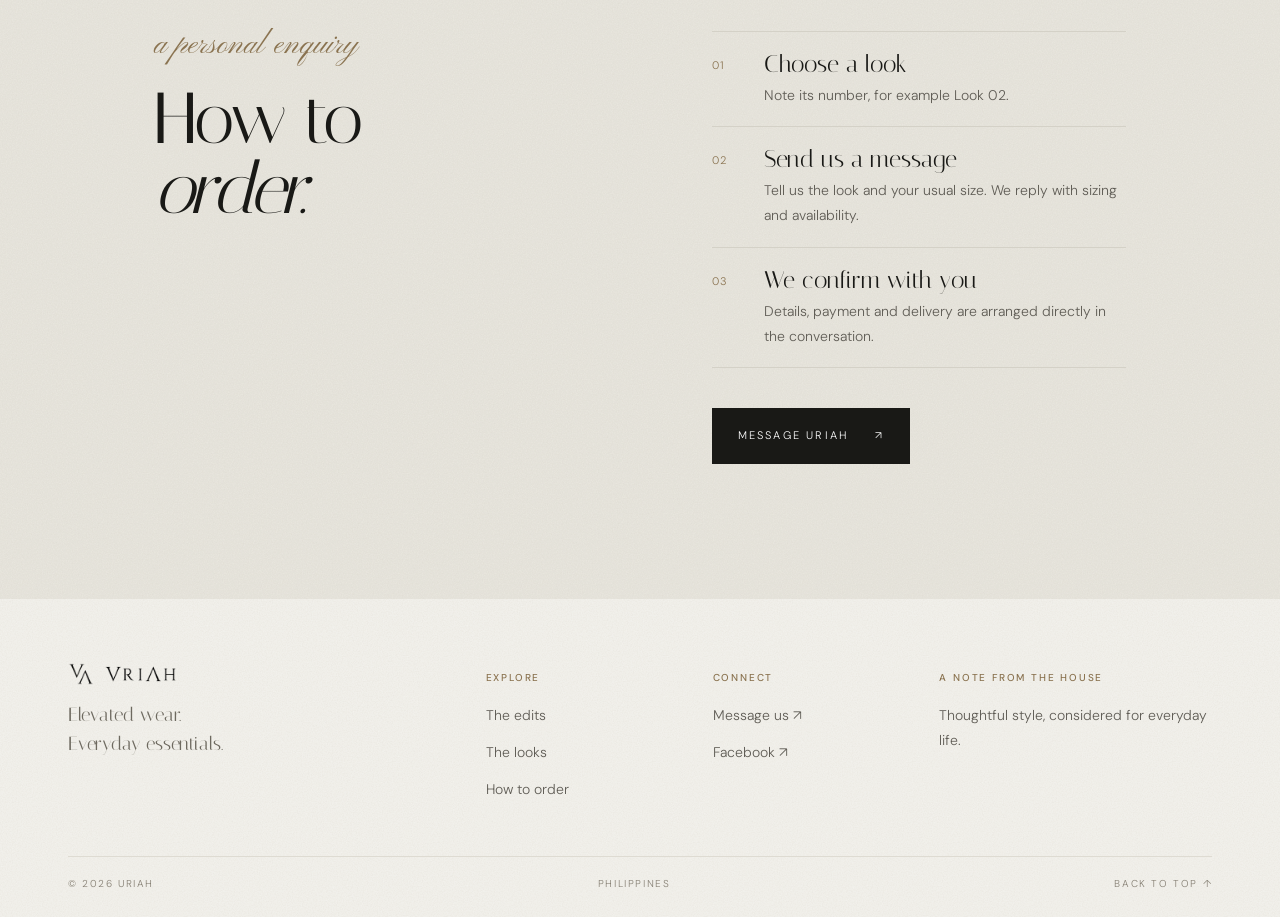
==== commit ebd6e075: "Edits as full-screen split panels (Tiffany-style): photo two-thirds, text centred Co-Authored-By: Cl" ====
--- a/index.html
+++ b/index.html
@@ -42,7 +42,7 @@
     <div><p class="kicker">Explore the edits</p><h2>Different moods.<br><i>One point of view.</i></h2></div>
     <p class="section-note">A visual wardrobe, arranged by how the day feels. Select an edit to see the look and enquire.</p>
   </div>
-  <article class="edit-row"><div class="edit-image reveal"><a href="looks.html#look-01" aria-label="See Blush Camisole, Floral Trousers"><img src="assets/photos/02-1600.webp" srcset="assets/photos/02-800.webp 800w, assets/photos/02-1600.webp 1600w, assets/photos/02-2400.webp 2400w" sizes="(max-width:760px) 100vw, 44vw" width="1600" height="2043" loading="lazy" decoding="async" alt="Blush top and floral trousers, standing in the middle of a Hong Kong street lined with towers" style="object-position:50% 60%"></a><span class="image-no">Look 01</span></div><div class="edit-copy reveal">
+  <article class="edit-row"><div class="edit-image reveal"><a href="looks.html#look-01" aria-label="See Blush Camisole, Floral Trousers"><img src="assets/photos/02-1600.webp" srcset="assets/photos/02-800.webp 800w, assets/photos/02-1600.webp 1600w, assets/photos/02-2400.webp 2400w" sizes="(max-width:760px) 100vw, 67vw" width="1600" height="2043" loading="lazy" decoding="async" alt="Blush top and floral trousers, standing in the middle of a Hong Kong street lined with towers" style="object-position:50% 60%"></a><span class="image-no">Look 01</span></div><div class="edit-copy reveal">
       <span class="overline">The Morning Edit / 01</span>
       <h3>Out in<br><i>the world.</i></h3>
       <p>Personal style in real places. Architectural lines, everyday streets and the moments between destinations.</p>
@@ -54,7 +54,7 @@
       <p>Light, expressive pieces with a relaxed point of view. A little colour, a little movement, and an ease that feels personal.</p>
       <a href="looks.html#look-04" class="text-link">View the look <span>↗</span></a>
       <span class="edit-aside">Blush / Floral / Daylight</span>
-    </div><div class="edit-image reveal"><a href="looks.html#look-04" aria-label="See Silk Ruffle Top, Floral Shorts"><img src="assets/photos/22-1600.webp" srcset="assets/photos/22-800.webp 800w, assets/photos/22-1600.webp 1600w" sizes="(max-width:760px) 100vw, 44vw" width="1600" height="2667" loading="lazy" decoding="async" alt="Close view of a blush ruffle top, floral shorts and pink bag" style="object-position:50% 42%"></a><span class="image-no">Look 04</span></div></article><article class="edit-row"><div class="edit-image reveal"><a href="looks.html#look-03" aria-label="See Navy Tiered Top"><img src="assets/photos/17-1600.webp" srcset="assets/photos/17-800.webp 800w, assets/photos/17-1600.webp 1600w" sizes="(max-width:760px) 100vw, 44vw" width="1600" height="2667" loading="lazy" decoding="async" alt="Collage of a navy ruffle top and blue bag on a busy crossing" style="object-position:50% 34%"></a><span class="image-no">Look 03</span></div><div class="edit-copy reveal">
+    </div><div class="edit-image reveal"><a href="looks.html#look-04" aria-label="See Silk Ruffle Top, Floral Shorts"><img src="assets/photos/22-1600.webp" srcset="assets/photos/22-800.webp 800w, assets/photos/22-1600.webp 1600w" sizes="(max-width:760px) 100vw, 67vw" width="1600" height="2667" loading="lazy" decoding="async" alt="Close view of a blush ruffle top, floral shorts and pink bag" style="object-position:50% 22%"></a><span class="image-no">Look 04</span></div></article><article class="edit-row"><div class="edit-image reveal"><a href="looks.html#look-03" aria-label="See Navy Tiered Top"><img src="assets/photos/17-1600.webp" srcset="assets/photos/17-800.webp 800w, assets/photos/17-1600.webp 1600w" sizes="(max-width:760px) 100vw, 67vw" width="1600" height="2667" loading="lazy" decoding="async" alt="Collage of a navy ruffle top and blue bag on a busy crossing" style="object-position:50% 0%"></a><span class="image-no">Look 03</span></div><div class="edit-copy reveal">
       <span class="overline">The City Edit / 03</span>
       <h3>Blue,<br><i>in motion.</i></h3>
       <p>Confident colour and fluid silhouettes, captured in the rhythm of the city. Made for days that rarely stay in one place.</p>
@@ -66,7 +66,7 @@
       <p>Easy combinations, considered prints and pieces that feel like you. The everyday, with a little more intention.</p>
       <a href="looks.html#look-02" class="text-link">View the look <span>↗</span></a>
       <span class="edit-aside">Ease / Print / Monochrome</span>
-    </div><div class="edit-image reveal"><a href="looks.html#look-02" aria-label="See Black Blouse, Lilac Print Trousers"><img src="assets/photos/07-1600.webp" srcset="assets/photos/07-800.webp 800w, assets/photos/07-1600.webp 1600w" sizes="(max-width:760px) 100vw, 44vw" width="1600" height="2043" loading="lazy" decoding="async" alt="Black blouse and floral trousers beside a passer-by in front of a shopfront" style="object-position:50% 55%"></a><span class="image-no">Look 02</span></div></article><article class="edit-row"><div class="edit-image reveal"><a href="looks.html#look-06" aria-label="See Champagne Puff-Sleeve Set"><img src="assets/photos/26-1600.webp" srcset="assets/photos/26-800.webp 800w, assets/photos/26-1600.webp 1600w" sizes="(max-width:760px) 100vw, 44vw" width="1600" height="2667" loading="lazy" decoding="async" alt="Champagne puff-sleeve crop top and satin wide-leg trousers beside a pool" style="object-position:50% 58%"></a><span class="image-no">Look 06</span></div><div class="edit-copy reveal">
+    </div><div class="edit-image reveal"><a href="looks.html#look-02" aria-label="See Black Blouse, Lilac Print Trousers"><img src="assets/photos/07-1600.webp" srcset="assets/photos/07-800.webp 800w, assets/photos/07-1600.webp 1600w" sizes="(max-width:760px) 100vw, 67vw" width="1600" height="2043" loading="lazy" decoding="async" alt="Black blouse and floral trousers beside a passer-by in front of a shopfront" style="object-position:50% 55%"></a><span class="image-no">Look 02</span></div></article><article class="edit-row"><div class="edit-image reveal"><a href="looks.html#look-06" aria-label="See Champagne Puff-Sleeve Set"><img src="assets/photos/26-1600.webp" srcset="assets/photos/26-800.webp 800w, assets/photos/26-1600.webp 1600w" sizes="(max-width:760px) 100vw, 67vw" width="1600" height="2667" loading="lazy" decoding="async" alt="Champagne puff-sleeve crop top and satin wide-leg trousers beside a pool" style="object-position:50% 10%"></a><span class="image-no">Look 06</span></div><div class="edit-copy reveal">
       <span class="overline">The Afternoon Edit / 05</span>
       <h3>Ease,<br><i>by the water.</i></h3>
       <p>A softer palette and gentle texture for slow, sunlit hours. Pieces that hold their shape and still let you breathe.</p>
@@ -78,7 +78,7 @@
       <p>Woven detail, sheer sleeves and a deeper palette. For evenings that ask for a little more presence.</p>
       <a href="looks.html#look-07" class="text-link">View the look <span>↗</span></a>
       <span class="edit-aside">Lace / Weave / Evening</span>
-    </div><div class="edit-image reveal"><a href="looks.html#look-07" aria-label="See Lace-Sleeve Woven Top"><img src="assets/photos/28-1600.webp" srcset="assets/photos/28-800.webp 800w, assets/photos/28-1600.webp 1600w" sizes="(max-width:760px) 100vw, 44vw" width="1600" height="2043" loading="lazy" decoding="async" alt="Lace-sleeve top with woven bodice in a heritage interior" style="object-position:50% 45%"></a><span class="image-no">Look 07</span></div></article>
+    </div><div class="edit-image reveal"><a href="looks.html#look-07" aria-label="See Lace-Sleeve Woven Top"><img src="assets/photos/28-1600.webp" srcset="assets/photos/28-800.webp 800w, assets/photos/28-1600.webp 1600w" sizes="(max-width:760px) 100vw, 67vw" width="1600" height="2043" loading="lazy" decoding="async" alt="Lace-sleeve top with woven bodice in a heritage interior" style="object-position:50% 45%"></a><span class="image-no">Look 07</span></div></article>
 </section>
 <section class="collage-section" id="looks" data-collage>
   <div class="collage-copy reveal">
--- a/styles.css
+++ b/styles.css
@@ -288,3 +288,20 @@
 .board-swatch i{flex:1}
 .board-swatch em{position:absolute;right:10px;bottom:8px;font-style:normal;font-size:9px;letter-spacing:.18em;text-transform:uppercase;color:rgba(255,255,255,.9);text-shadow:0 1px 6px rgba(0,0,0,.35)}
 @media (max-width:760px){.board{padding:8px;border-radius:12px}.board-grid,.board-col{gap:8px}}
+
+/* ---------- the edits as full-screen split panels (photo ~2/3, text centred in 1/3) ---------- */
+@media (min-width:761px){
+  .edits{padding-left:0!important;padding-right:0!important}
+  .edits .section-head{padding:0 var(--gutter)}
+  .edits .edit-row{grid-template-columns:minmax(0,2fr) minmax(0,1fr);gap:0;max-width:none;margin:0 0 clamp(56px,8vh,96px);align-items:stretch}
+  .edits .edit-row--flip{grid-template-columns:minmax(0,1fr) minmax(0,2fr)}
+  .edits .edit-row:last-child{margin-bottom:0}
+  .edits .edit-image{height:min(calc(100vh - 120px),900px);min-height:520px}
+  .edits .edit-image a{height:100%}
+  .edits .edit-image img{height:100%;aspect-ratio:auto}
+  .edits .image-no{top:22px;left:24px}
+  .edits .edit-copy,.edits .edit-row--flip .edit-copy{display:flex;flex-direction:column;align-items:center;justify-content:center;text-align:center;padding:40px clamp(28px,4vw,72px)}
+  .edits .edit-copy h3{white-space:normal;font-size:clamp(40px,3.8vw,60px);margin:20px 0 22px}
+  .edits .edit-copy p{margin:0 auto 30px;max-width:340px}
+  .edits .edit-aside{margin-top:44px}
+}
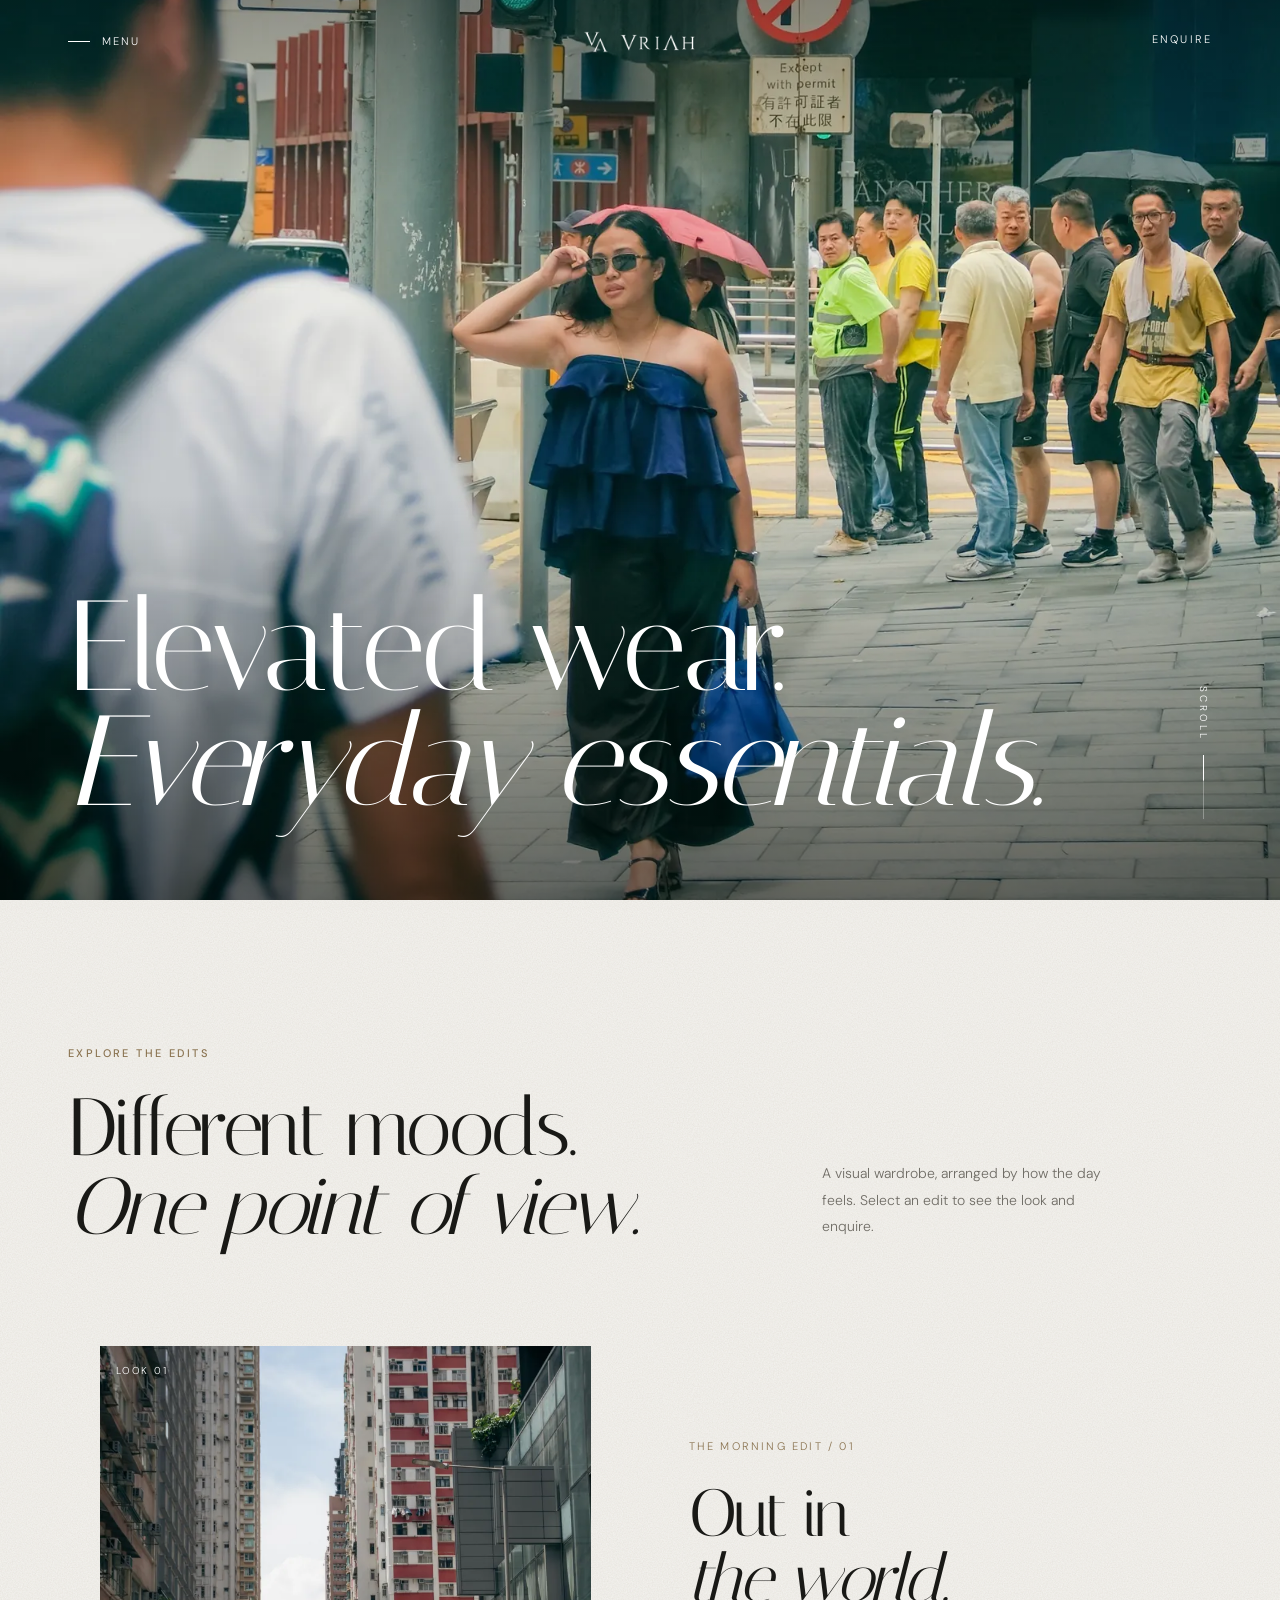
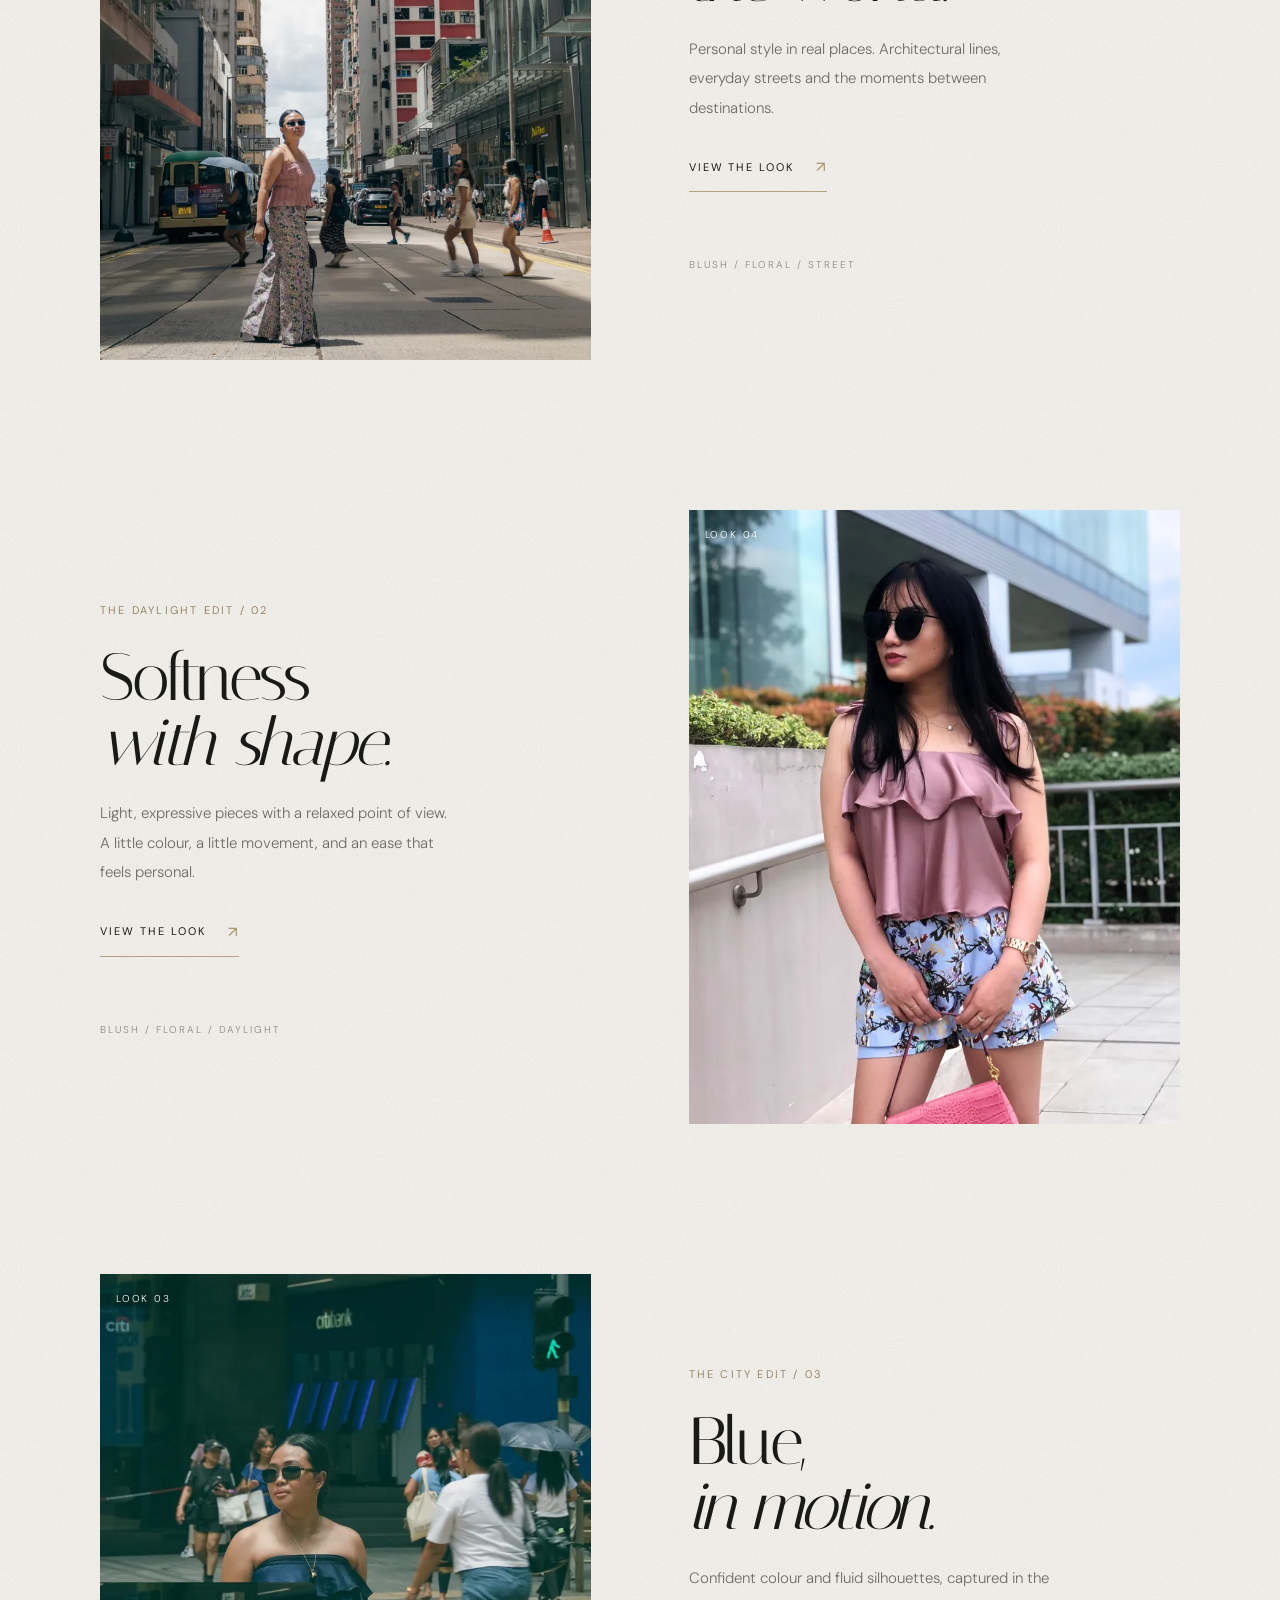
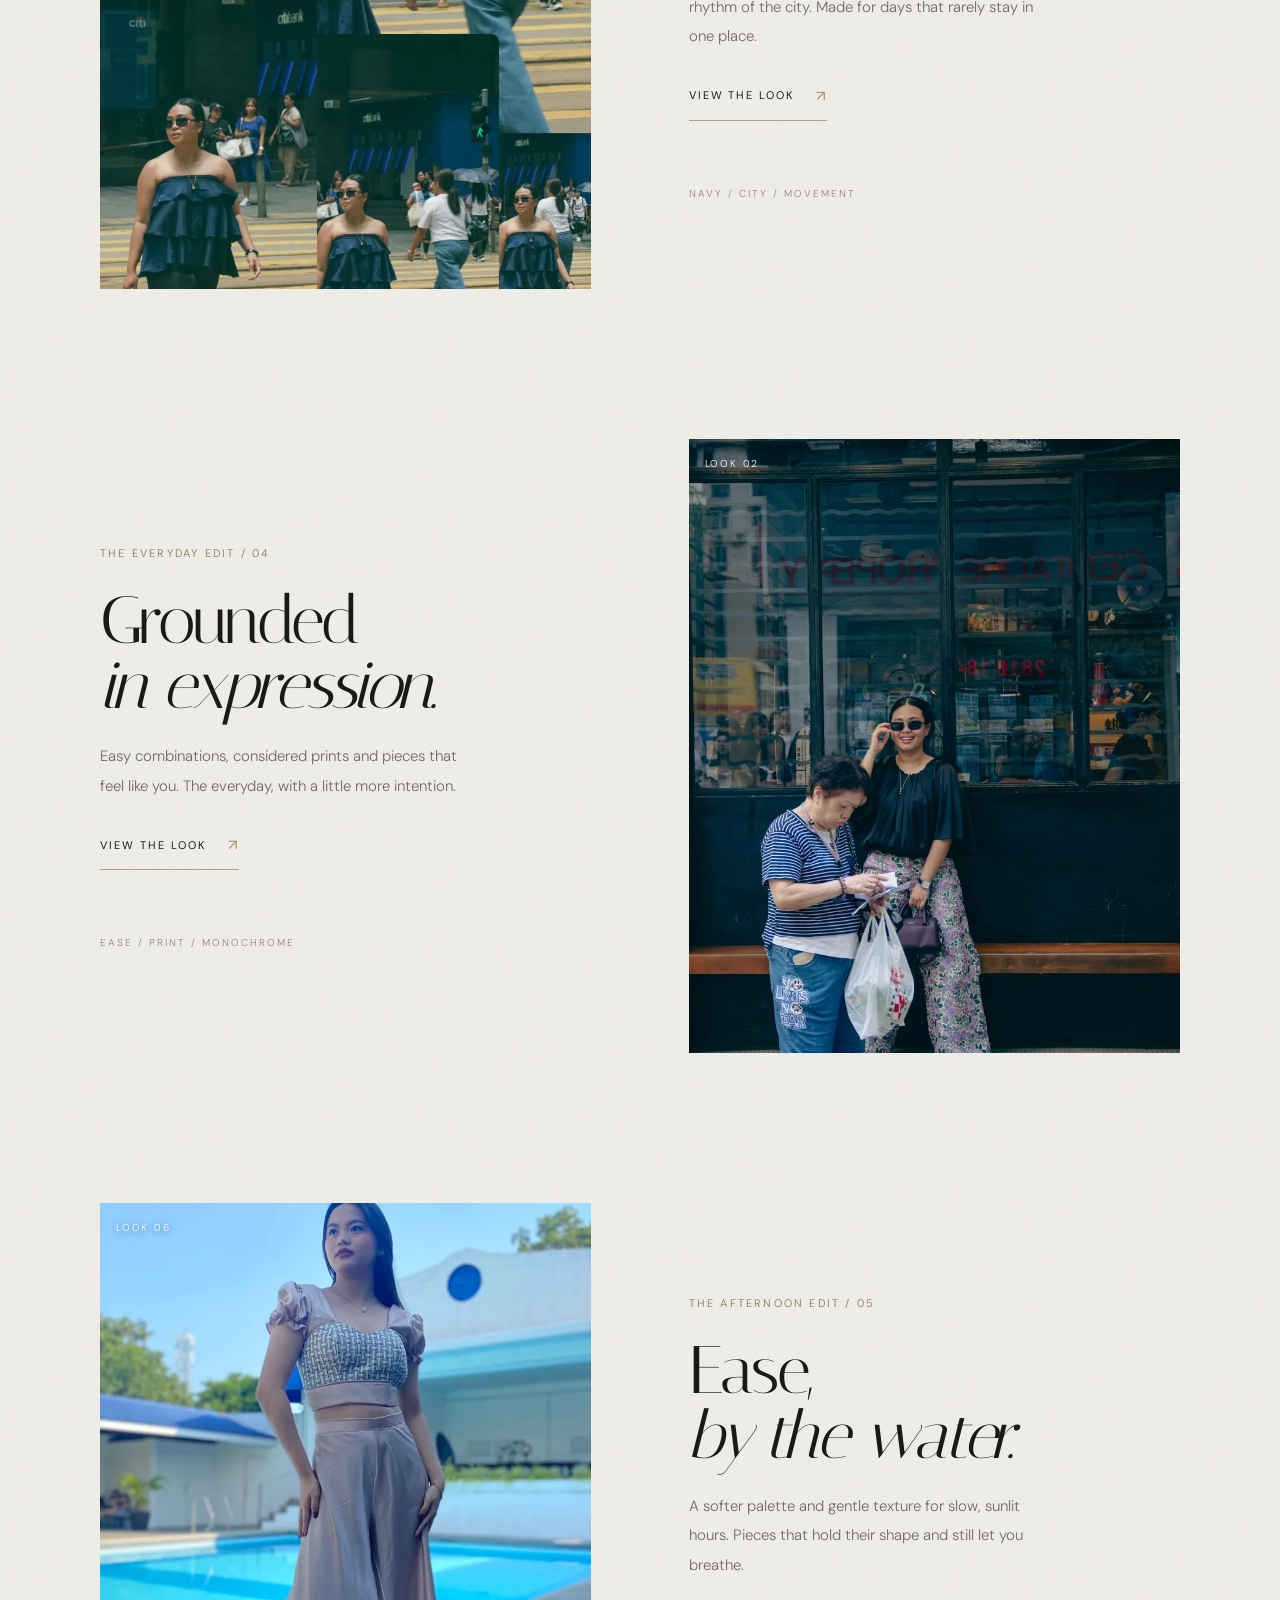
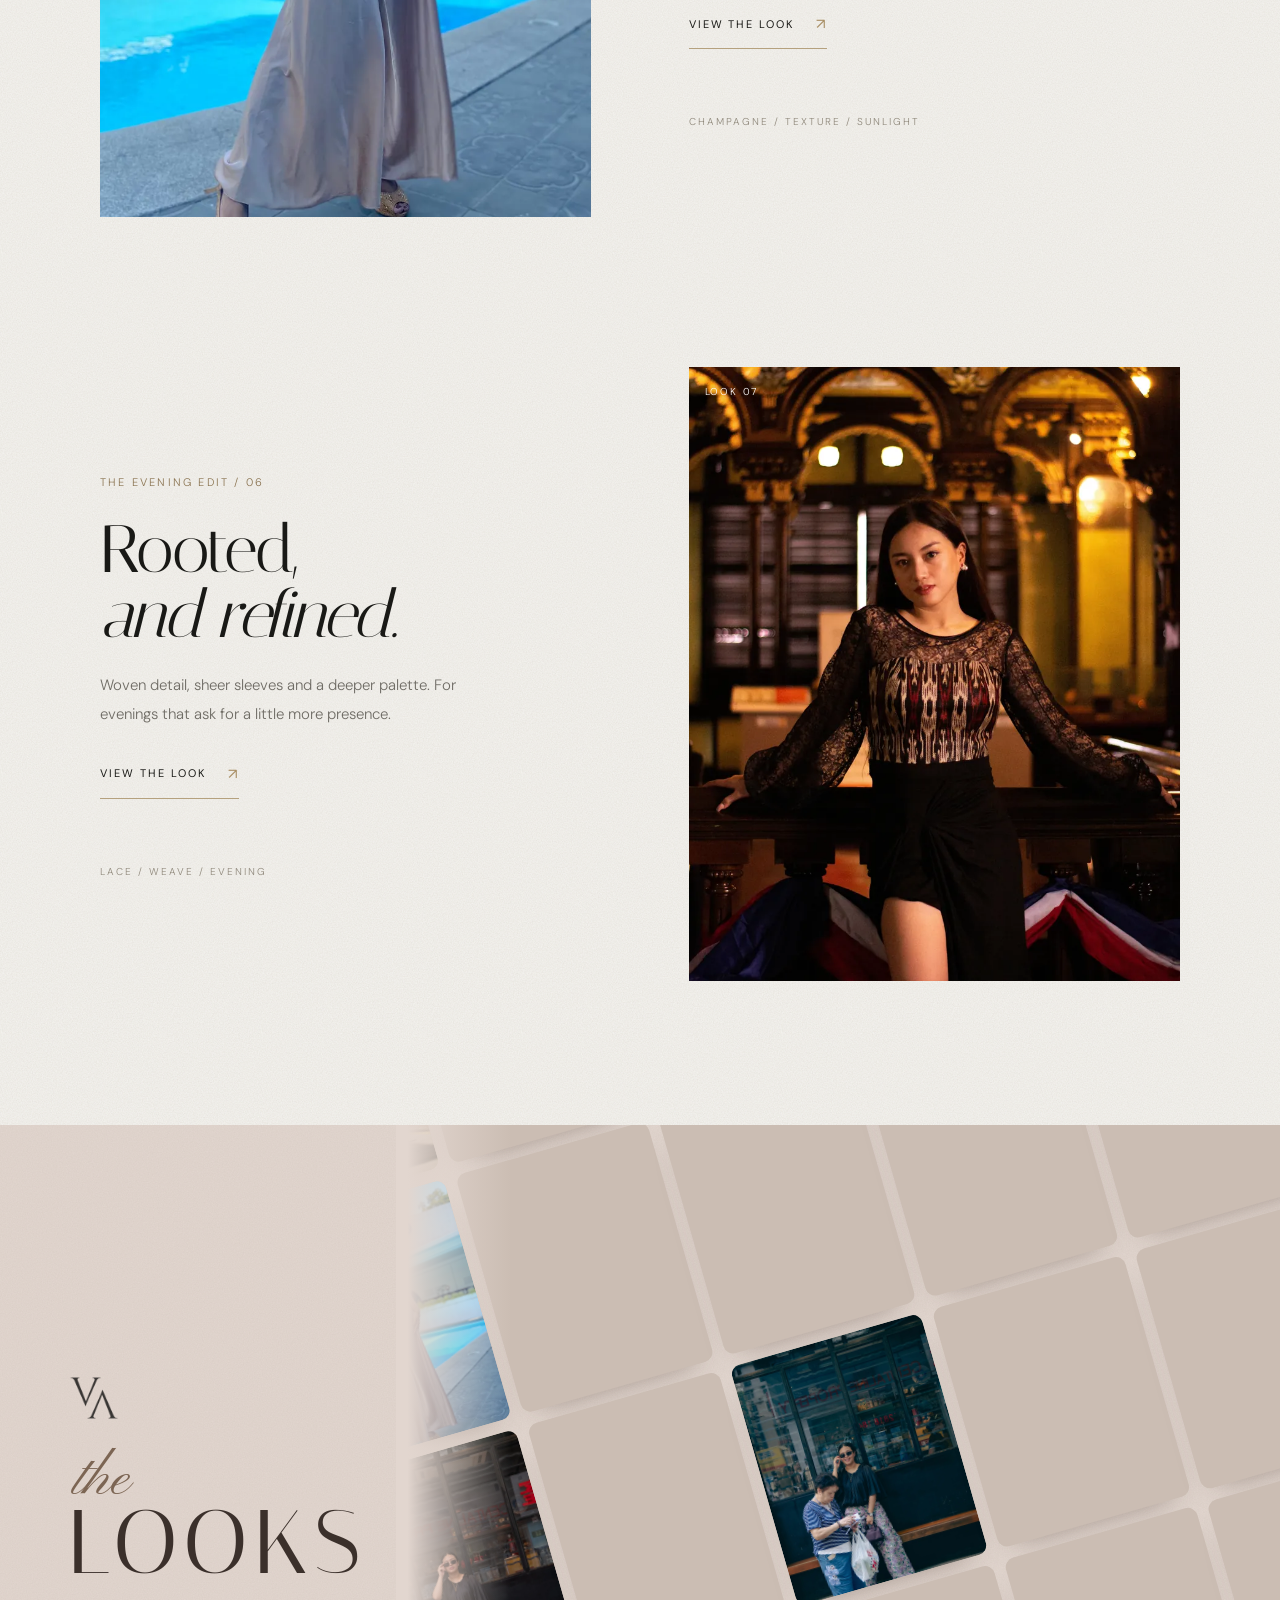
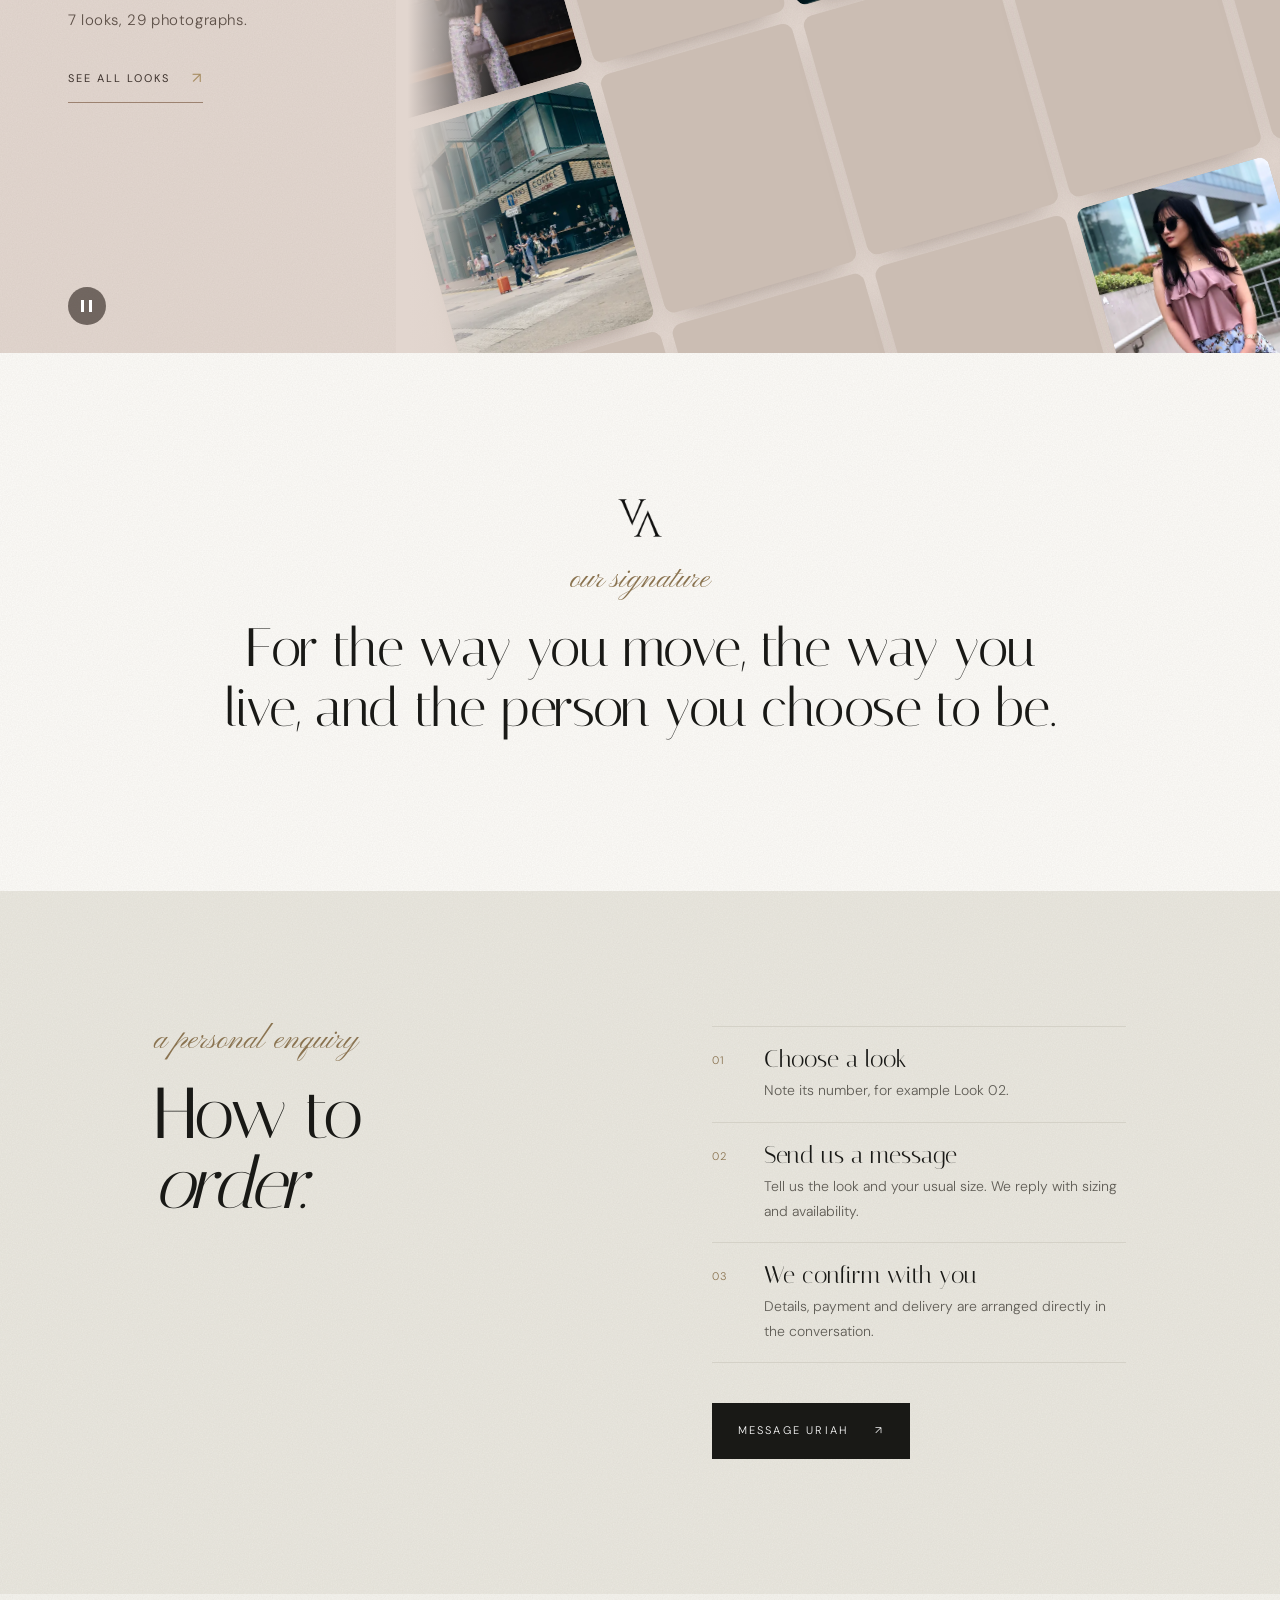
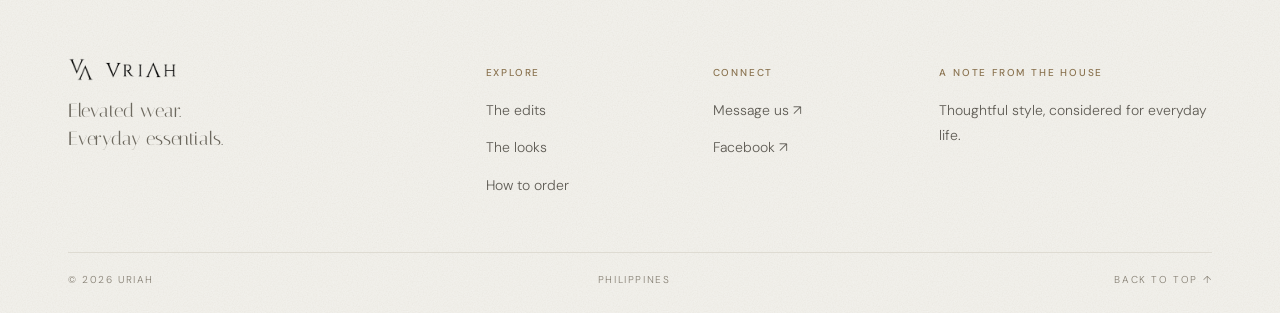
==== commit e9c8cffb: "Revert "Edits as full-screen split panels (Tiffany-style): photo two-thirds, text centred" This reve" ====
--- a/index.html
+++ b/index.html
@@ -42,7 +42,7 @@
     <div><p class="kicker">Explore the edits</p><h2>Different moods.<br><i>One point of view.</i></h2></div>
     <p class="section-note">A visual wardrobe, arranged by how the day feels. Select an edit to see the look and enquire.</p>
   </div>
-  <article class="edit-row"><div class="edit-image reveal"><a href="looks.html#look-01" aria-label="See Blush Camisole, Floral Trousers"><img src="assets/photos/02-1600.webp" srcset="assets/photos/02-800.webp 800w, assets/photos/02-1600.webp 1600w, assets/photos/02-2400.webp 2400w" sizes="(max-width:760px) 100vw, 67vw" width="1600" height="2043" loading="lazy" decoding="async" alt="Blush top and floral trousers, standing in the middle of a Hong Kong street lined with towers" style="object-position:50% 60%"></a><span class="image-no">Look 01</span></div><div class="edit-copy reveal">
+  <article class="edit-row"><div class="edit-image reveal"><a href="looks.html#look-01" aria-label="See Blush Camisole, Floral Trousers"><img src="assets/photos/02-1600.webp" srcset="assets/photos/02-800.webp 800w, assets/photos/02-1600.webp 1600w, assets/photos/02-2400.webp 2400w" sizes="(max-width:760px) 100vw, 44vw" width="1600" height="2043" loading="lazy" decoding="async" alt="Blush top and floral trousers, standing in the middle of a Hong Kong street lined with towers" style="object-position:50% 60%"></a><span class="image-no">Look 01</span></div><div class="edit-copy reveal">
       <span class="overline">The Morning Edit / 01</span>
       <h3>Out in<br><i>the world.</i></h3>
       <p>Personal style in real places. Architectural lines, everyday streets and the moments between destinations.</p>
@@ -54,7 +54,7 @@
       <p>Light, expressive pieces with a relaxed point of view. A little colour, a little movement, and an ease that feels personal.</p>
       <a href="looks.html#look-04" class="text-link">View the look <span>↗</span></a>
       <span class="edit-aside">Blush / Floral / Daylight</span>
-    </div><div class="edit-image reveal"><a href="looks.html#look-04" aria-label="See Silk Ruffle Top, Floral Shorts"><img src="assets/photos/22-1600.webp" srcset="assets/photos/22-800.webp 800w, assets/photos/22-1600.webp 1600w" sizes="(max-width:760px) 100vw, 67vw" width="1600" height="2667" loading="lazy" decoding="async" alt="Close view of a blush ruffle top, floral shorts and pink bag" style="object-position:50% 22%"></a><span class="image-no">Look 04</span></div></article><article class="edit-row"><div class="edit-image reveal"><a href="looks.html#look-03" aria-label="See Navy Tiered Top"><img src="assets/photos/17-1600.webp" srcset="assets/photos/17-800.webp 800w, assets/photos/17-1600.webp 1600w" sizes="(max-width:760px) 100vw, 67vw" width="1600" height="2667" loading="lazy" decoding="async" alt="Collage of a navy ruffle top and blue bag on a busy crossing" style="object-position:50% 0%"></a><span class="image-no">Look 03</span></div><div class="edit-copy reveal">
+    </div><div class="edit-image reveal"><a href="looks.html#look-04" aria-label="See Silk Ruffle Top, Floral Shorts"><img src="assets/photos/22-1600.webp" srcset="assets/photos/22-800.webp 800w, assets/photos/22-1600.webp 1600w" sizes="(max-width:760px) 100vw, 44vw" width="1600" height="2667" loading="lazy" decoding="async" alt="Close view of a blush ruffle top, floral shorts and pink bag" style="object-position:50% 42%"></a><span class="image-no">Look 04</span></div></article><article class="edit-row"><div class="edit-image reveal"><a href="looks.html#look-03" aria-label="See Navy Tiered Top"><img src="assets/photos/17-1600.webp" srcset="assets/photos/17-800.webp 800w, assets/photos/17-1600.webp 1600w" sizes="(max-width:760px) 100vw, 44vw" width="1600" height="2667" loading="lazy" decoding="async" alt="Collage of a navy ruffle top and blue bag on a busy crossing" style="object-position:50% 34%"></a><span class="image-no">Look 03</span></div><div class="edit-copy reveal">
       <span class="overline">The City Edit / 03</span>
       <h3>Blue,<br><i>in motion.</i></h3>
       <p>Confident colour and fluid silhouettes, captured in the rhythm of the city. Made for days that rarely stay in one place.</p>
@@ -66,7 +66,7 @@
       <p>Easy combinations, considered prints and pieces that feel like you. The everyday, with a little more intention.</p>
       <a href="looks.html#look-02" class="text-link">View the look <span>↗</span></a>
       <span class="edit-aside">Ease / Print / Monochrome</span>
-    </div><div class="edit-image reveal"><a href="looks.html#look-02" aria-label="See Black Blouse, Lilac Print Trousers"><img src="assets/photos/07-1600.webp" srcset="assets/photos/07-800.webp 800w, assets/photos/07-1600.webp 1600w" sizes="(max-width:760px) 100vw, 67vw" width="1600" height="2043" loading="lazy" decoding="async" alt="Black blouse and floral trousers beside a passer-by in front of a shopfront" style="object-position:50% 55%"></a><span class="image-no">Look 02</span></div></article><article class="edit-row"><div class="edit-image reveal"><a href="looks.html#look-06" aria-label="See Champagne Puff-Sleeve Set"><img src="assets/photos/26-1600.webp" srcset="assets/photos/26-800.webp 800w, assets/photos/26-1600.webp 1600w" sizes="(max-width:760px) 100vw, 67vw" width="1600" height="2667" loading="lazy" decoding="async" alt="Champagne puff-sleeve crop top and satin wide-leg trousers beside a pool" style="object-position:50% 10%"></a><span class="image-no">Look 06</span></div><div class="edit-copy reveal">
+    </div><div class="edit-image reveal"><a href="looks.html#look-02" aria-label="See Black Blouse, Lilac Print Trousers"><img src="assets/photos/07-1600.webp" srcset="assets/photos/07-800.webp 800w, assets/photos/07-1600.webp 1600w" sizes="(max-width:760px) 100vw, 44vw" width="1600" height="2043" loading="lazy" decoding="async" alt="Black blouse and floral trousers beside a passer-by in front of a shopfront" style="object-position:50% 55%"></a><span class="image-no">Look 02</span></div></article><article class="edit-row"><div class="edit-image reveal"><a href="looks.html#look-06" aria-label="See Champagne Puff-Sleeve Set"><img src="assets/photos/26-1600.webp" srcset="assets/photos/26-800.webp 800w, assets/photos/26-1600.webp 1600w" sizes="(max-width:760px) 100vw, 44vw" width="1600" height="2667" loading="lazy" decoding="async" alt="Champagne puff-sleeve crop top and satin wide-leg trousers beside a pool" style="object-position:50% 58%"></a><span class="image-no">Look 06</span></div><div class="edit-copy reveal">
       <span class="overline">The Afternoon Edit / 05</span>
       <h3>Ease,<br><i>by the water.</i></h3>
       <p>A softer palette and gentle texture for slow, sunlit hours. Pieces that hold their shape and still let you breathe.</p>
@@ -78,7 +78,7 @@
       <p>Woven detail, sheer sleeves and a deeper palette. For evenings that ask for a little more presence.</p>
       <a href="looks.html#look-07" class="text-link">View the look <span>↗</span></a>
       <span class="edit-aside">Lace / Weave / Evening</span>
-    </div><div class="edit-image reveal"><a href="looks.html#look-07" aria-label="See Lace-Sleeve Woven Top"><img src="assets/photos/28-1600.webp" srcset="assets/photos/28-800.webp 800w, assets/photos/28-1600.webp 1600w" sizes="(max-width:760px) 100vw, 67vw" width="1600" height="2043" loading="lazy" decoding="async" alt="Lace-sleeve top with woven bodice in a heritage interior" style="object-position:50% 45%"></a><span class="image-no">Look 07</span></div></article>
+    </div><div class="edit-image reveal"><a href="looks.html#look-07" aria-label="See Lace-Sleeve Woven Top"><img src="assets/photos/28-1600.webp" srcset="assets/photos/28-800.webp 800w, assets/photos/28-1600.webp 1600w" sizes="(max-width:760px) 100vw, 44vw" width="1600" height="2043" loading="lazy" decoding="async" alt="Lace-sleeve top with woven bodice in a heritage interior" style="object-position:50% 45%"></a><span class="image-no">Look 07</span></div></article>
 </section>
 <section class="collage-section" id="looks" data-collage>
   <div class="collage-copy reveal">
--- a/styles.css
+++ b/styles.css
@@ -288,20 +288,3 @@
 .board-swatch i{flex:1}
 .board-swatch em{position:absolute;right:10px;bottom:8px;font-style:normal;font-size:9px;letter-spacing:.18em;text-transform:uppercase;color:rgba(255,255,255,.9);text-shadow:0 1px 6px rgba(0,0,0,.35)}
 @media (max-width:760px){.board{padding:8px;border-radius:12px}.board-grid,.board-col{gap:8px}}
-
-/* ---------- the edits as full-screen split panels (photo ~2/3, text centred in 1/3) ---------- */
-@media (min-width:761px){
-  .edits{padding-left:0!important;padding-right:0!important}
-  .edits .section-head{padding:0 var(--gutter)}
-  .edits .edit-row{grid-template-columns:minmax(0,2fr) minmax(0,1fr);gap:0;max-width:none;margin:0 0 clamp(56px,8vh,96px);align-items:stretch}
-  .edits .edit-row--flip{grid-template-columns:minmax(0,1fr) minmax(0,2fr)}
-  .edits .edit-row:last-child{margin-bottom:0}
-  .edits .edit-image{height:min(calc(100vh - 120px),900px);min-height:520px}
-  .edits .edit-image a{height:100%}
-  .edits .edit-image img{height:100%;aspect-ratio:auto}
-  .edits .image-no{top:22px;left:24px}
-  .edits .edit-copy,.edits .edit-row--flip .edit-copy{display:flex;flex-direction:column;align-items:center;justify-content:center;text-align:center;padding:40px clamp(28px,4vw,72px)}
-  .edits .edit-copy h3{white-space:normal;font-size:clamp(40px,3.8vw,60px);margin:20px 0 22px}
-  .edits .edit-copy p{margin:0 auto 30px;max-width:340px}
-  .edits .edit-aside{margin-top:44px}
-}
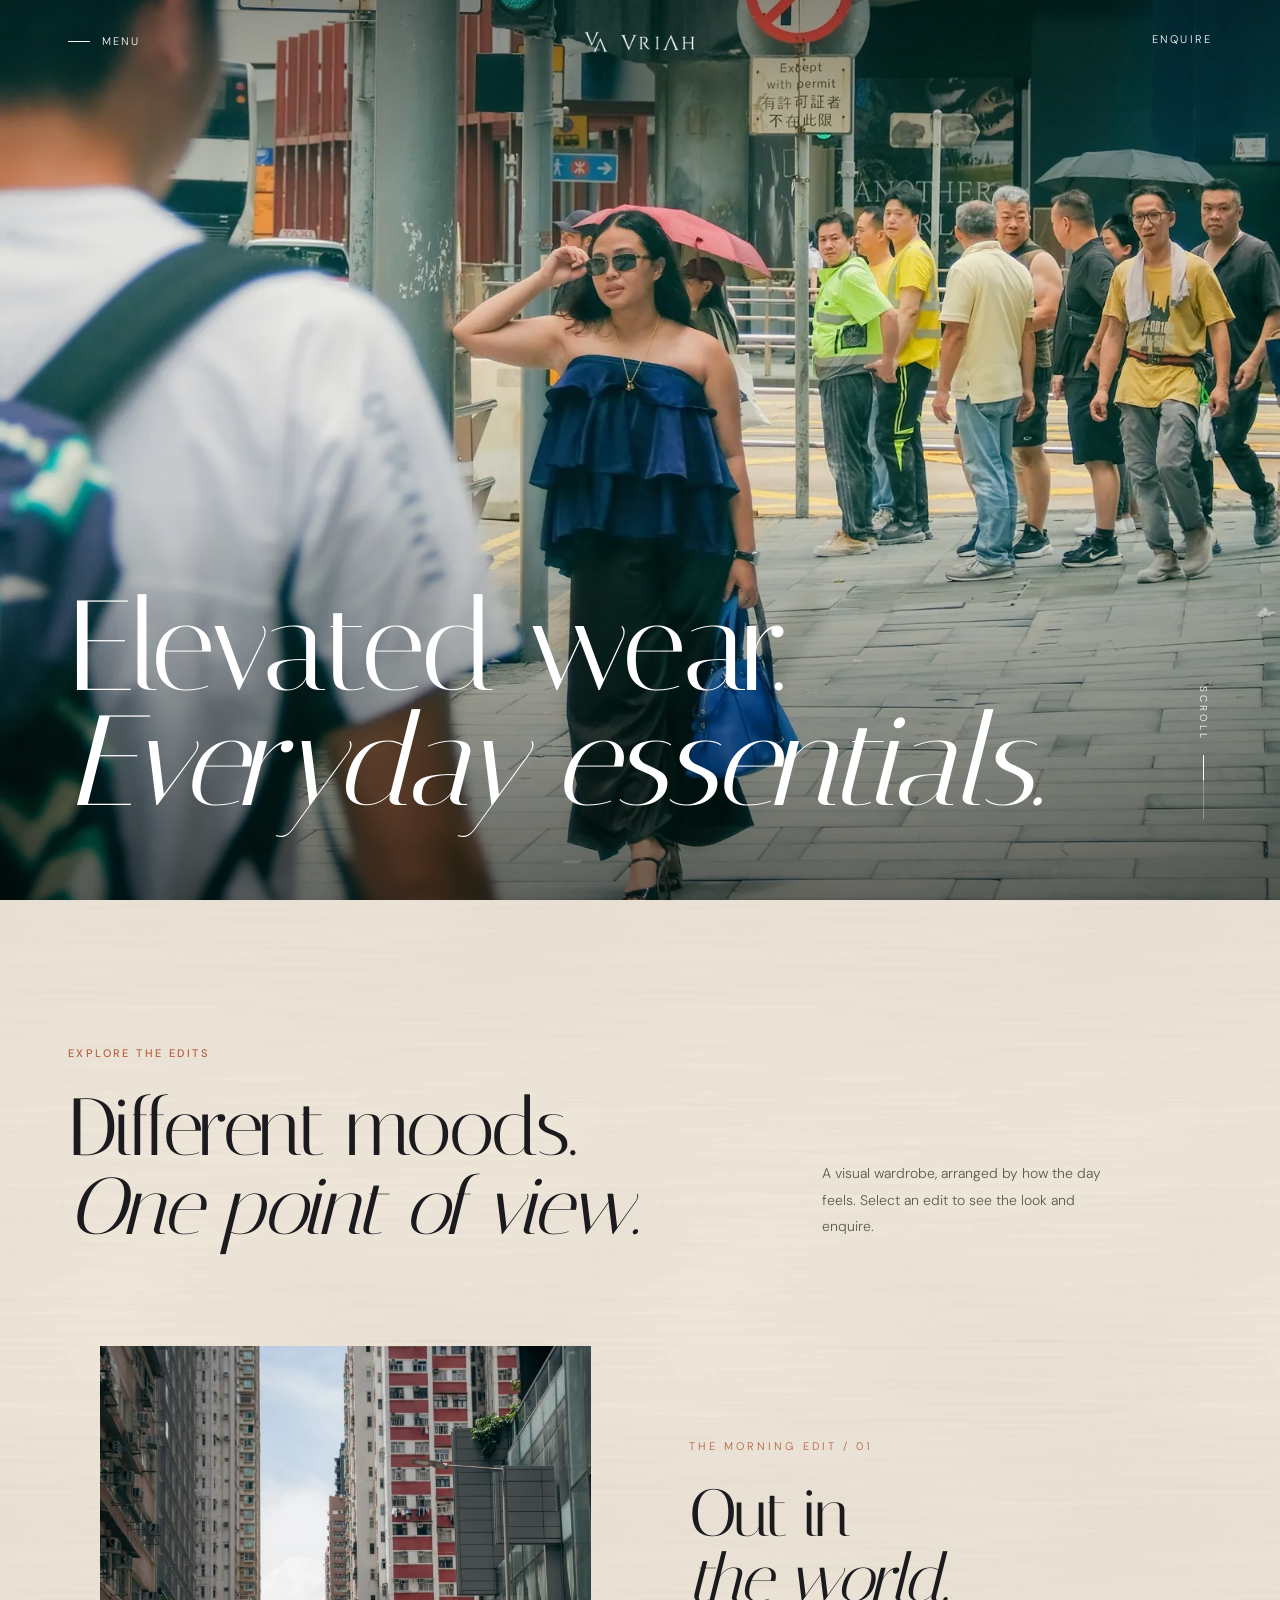
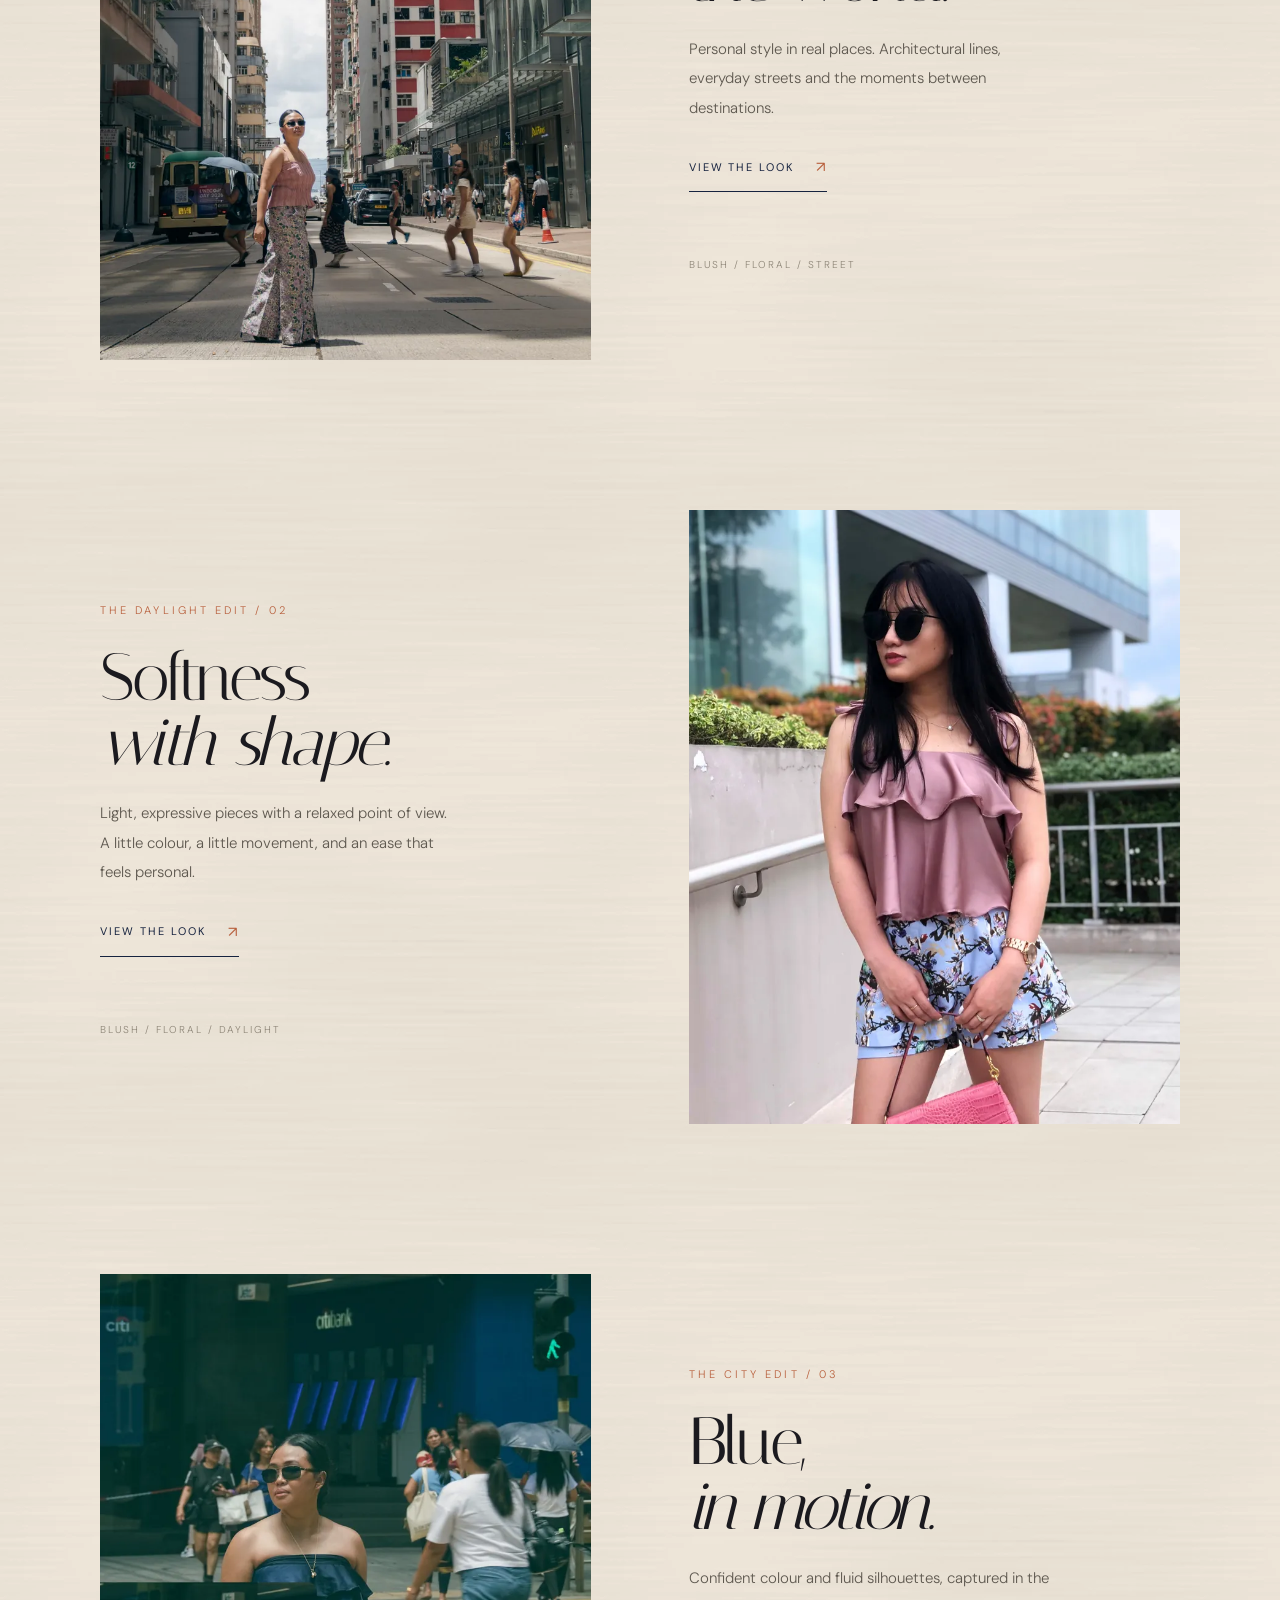
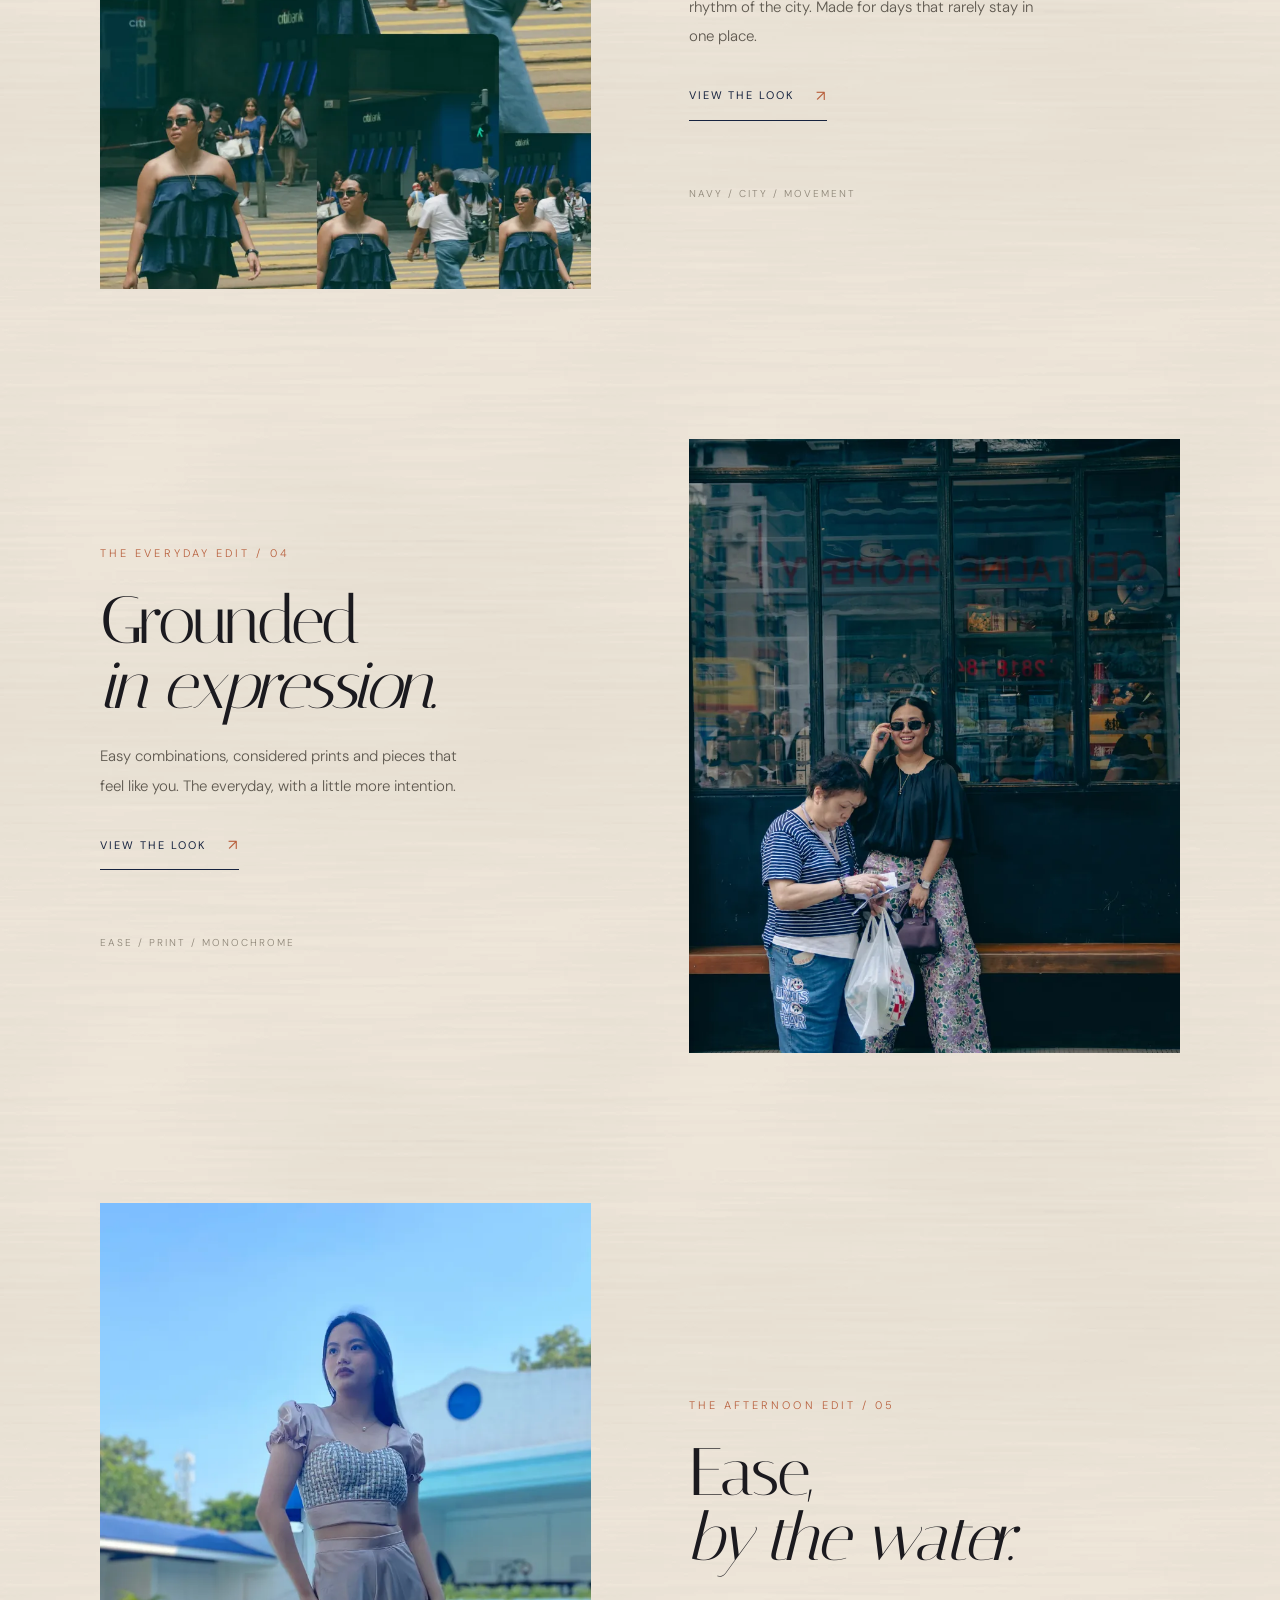
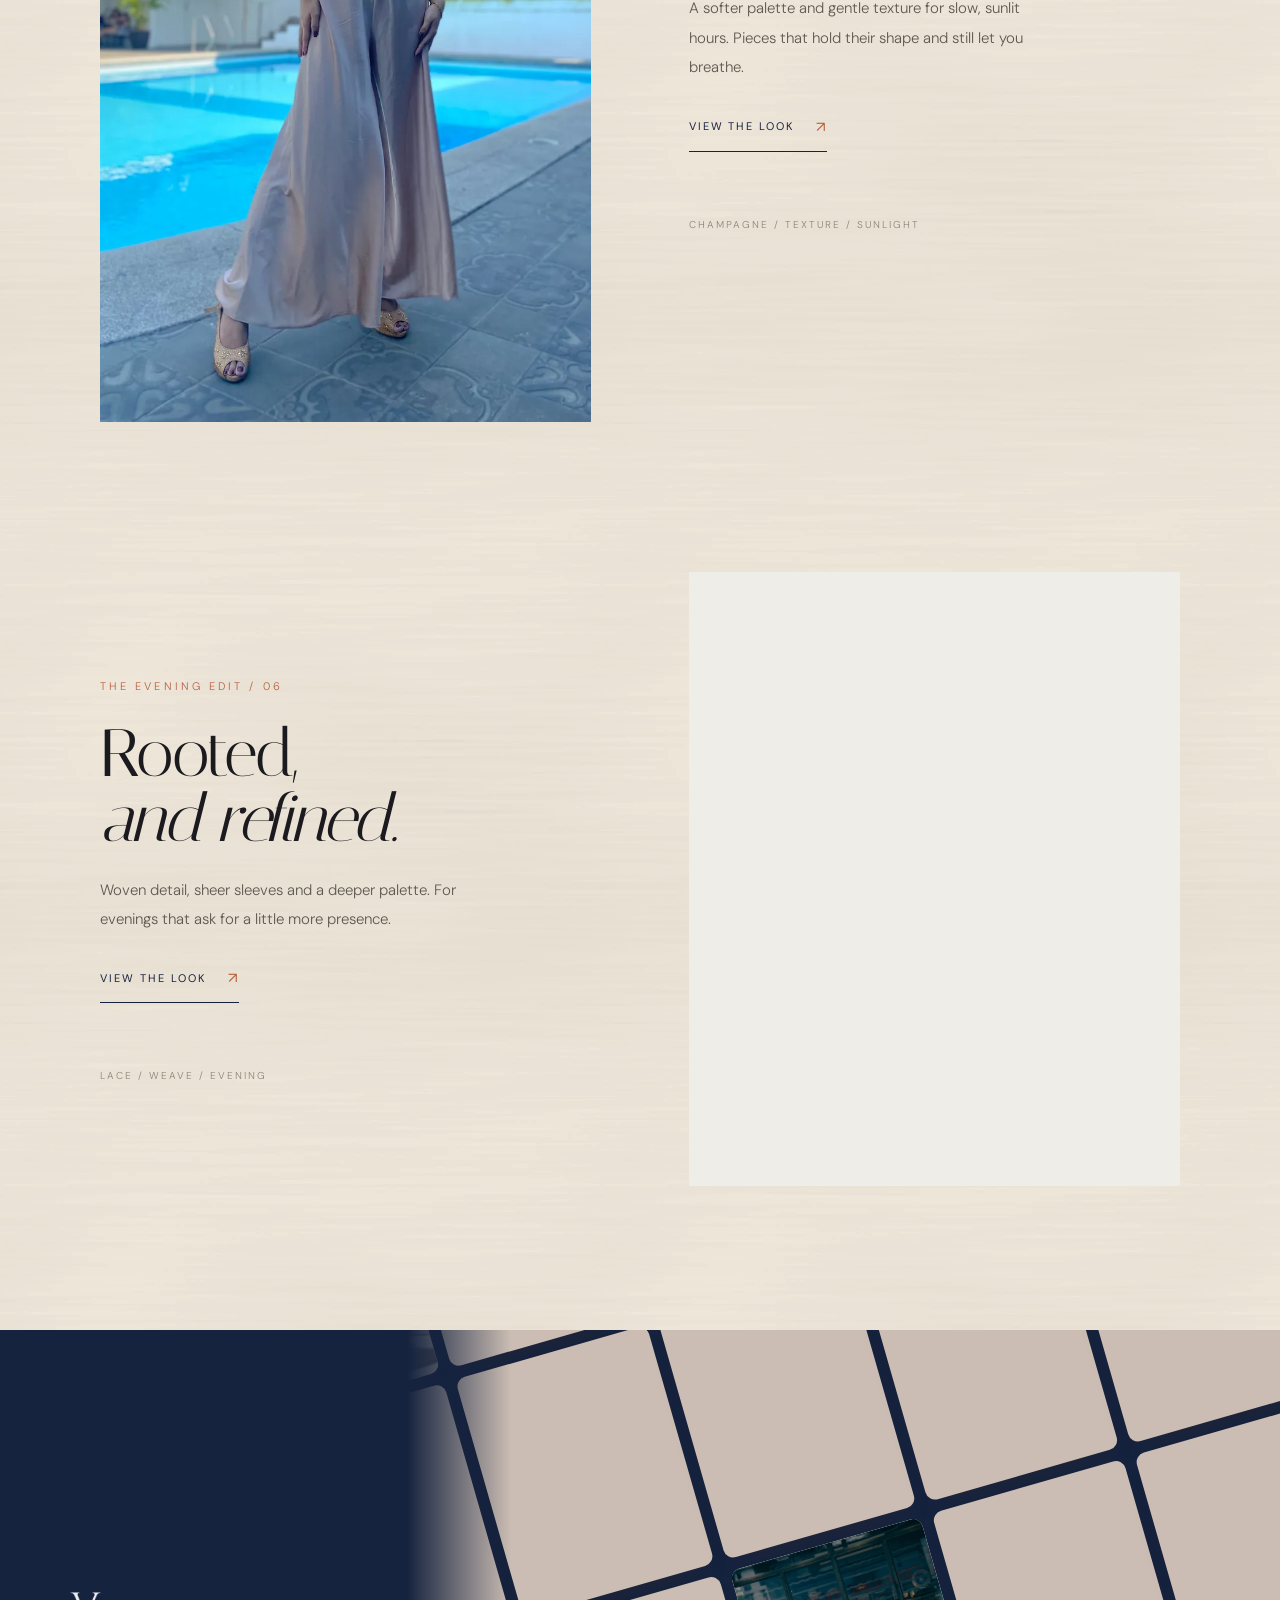
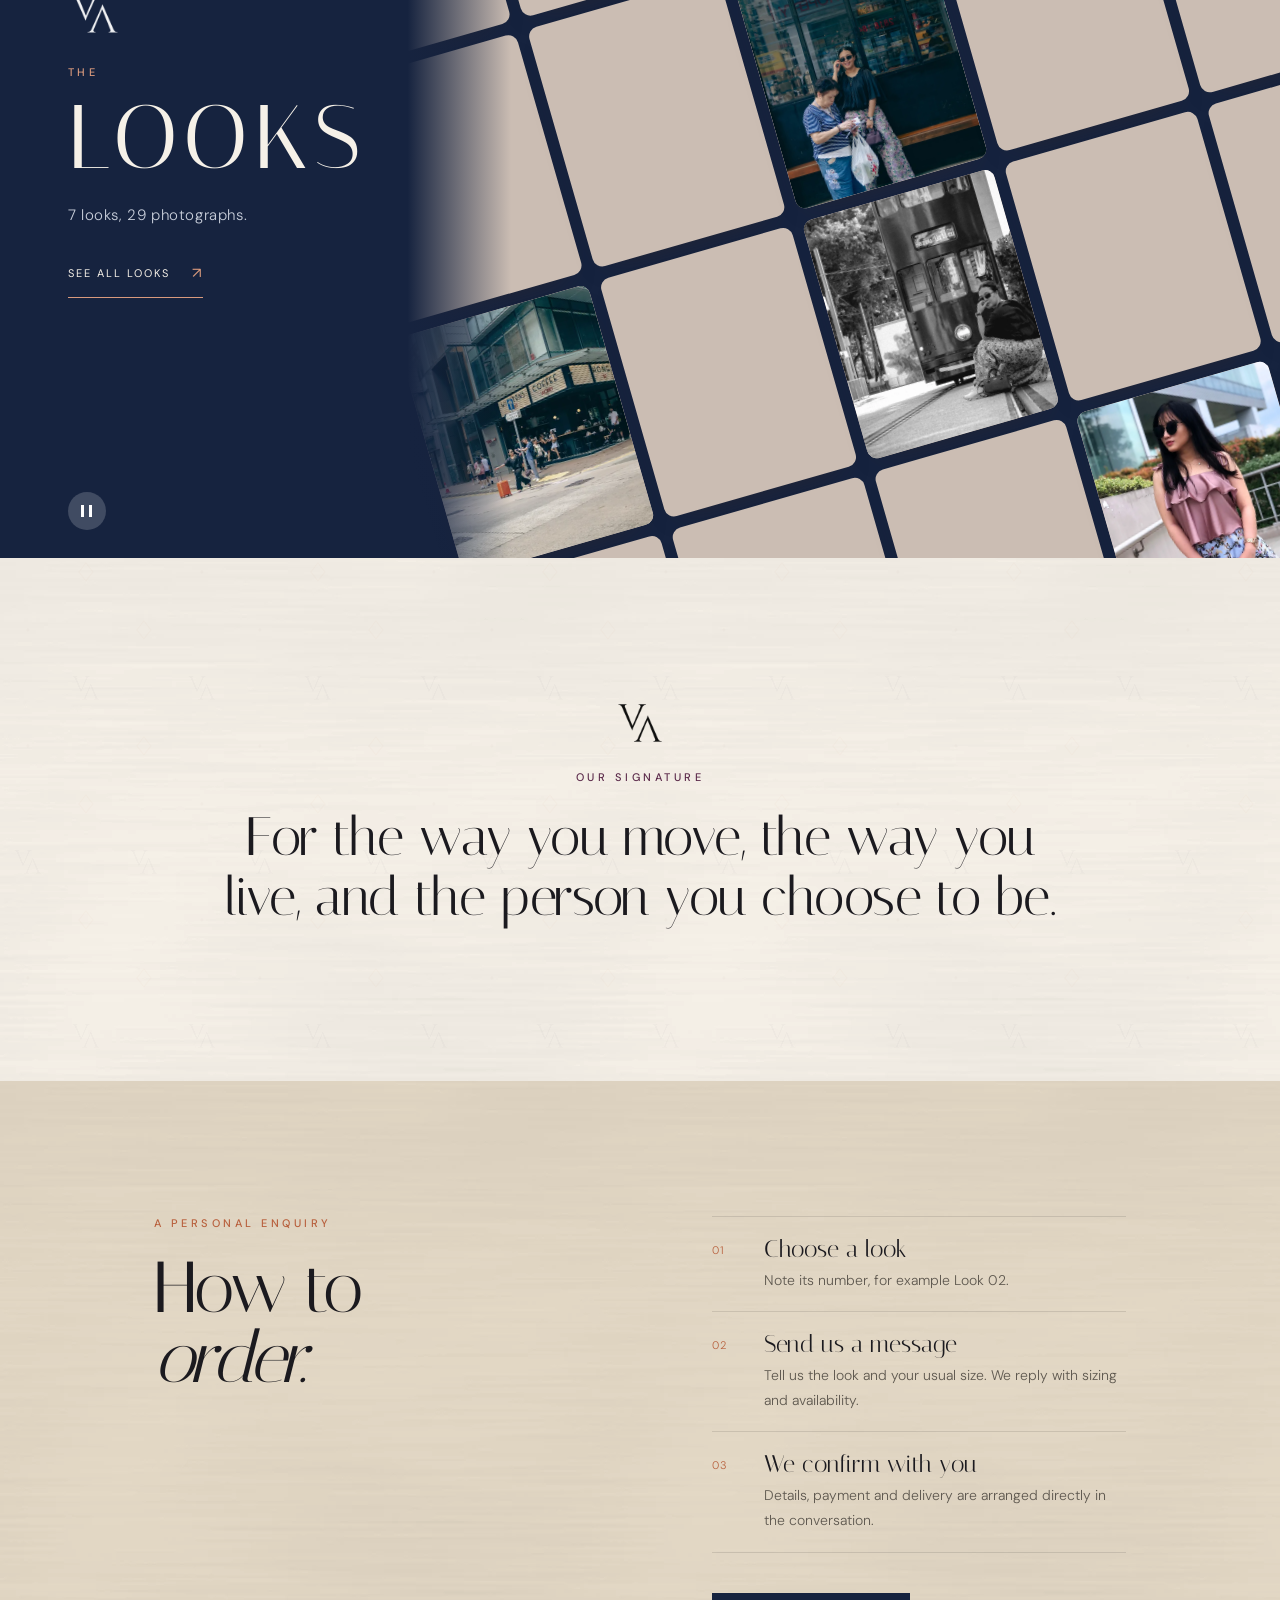
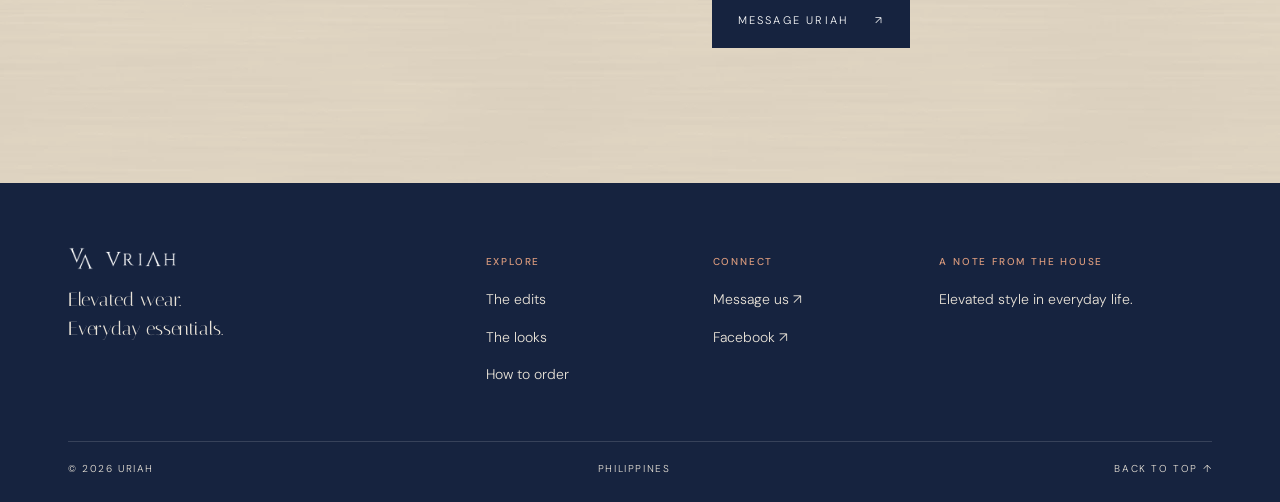
==== commit 66244189: "Footer note, uncropped poolside edit, subtle silk background texture Co-Authored-By: Claude Opus 5.5" ====
--- a/index.html
+++ b/index.html
@@ -66,7 +66,7 @@
       <p>Easy combinations, considered prints and pieces that feel like you. The everyday, with a little more intention.</p>
       <a href="looks.html#look-02" class="text-link">View the look <span>↗</span></a>
       <span class="edit-aside">Ease / Print / Monochrome</span>
-    </div><div class="edit-image reveal"><a href="looks.html#look-02" aria-label="See Black Blouse, Lilac Print Trousers"><img src="assets/photos/07-1600.webp" srcset="assets/photos/07-800.webp 800w, assets/photos/07-1600.webp 1600w" sizes="(max-width:760px) 100vw, 44vw" width="1600" height="2043" loading="lazy" decoding="async" alt="Black blouse and floral trousers beside a passer-by in front of a shopfront" style="object-position:50% 55%"></a><span class="image-no">Look 02</span></div></article><article class="edit-row"><div class="edit-image reveal"><a href="looks.html#look-06" aria-label="See Champagne Puff-Sleeve Set"><img src="assets/photos/26-1600.webp" srcset="assets/photos/26-800.webp 800w, assets/photos/26-1600.webp 1600w" sizes="(max-width:760px) 100vw, 44vw" width="1600" height="2667" loading="lazy" decoding="async" alt="Champagne puff-sleeve crop top and satin wide-leg trousers beside a pool" style="object-position:50% 58%"></a><span class="image-no">Look 06</span></div><div class="edit-copy reveal">
+    </div><div class="edit-image reveal"><a href="looks.html#look-02" aria-label="See Black Blouse, Lilac Print Trousers"><img src="assets/photos/07-1600.webp" srcset="assets/photos/07-800.webp 800w, assets/photos/07-1600.webp 1600w" sizes="(max-width:760px) 100vw, 44vw" width="1600" height="2043" loading="lazy" decoding="async" alt="Black blouse and floral trousers beside a passer-by in front of a shopfront" style="object-position:50% 55%"></a><span class="image-no">Look 02</span></div></article><article class="edit-row"><div class="edit-image edit-image--natural reveal"><a href="looks.html#look-06" aria-label="See Champagne Puff-Sleeve Set"><img src="assets/photos/26-1600.webp" srcset="assets/photos/26-800.webp 800w, assets/photos/26-1600.webp 1600w" sizes="(max-width:760px) 100vw, 44vw" width="1600" height="2667" loading="lazy" decoding="async" alt="Champagne puff-sleeve crop top and satin wide-leg trousers beside a pool"></a><span class="image-no">Look 06</span></div><div class="edit-copy reveal">
       <span class="overline">The Afternoon Edit / 05</span>
       <h3>Ease,<br><i>by the water.</i></h3>
       <p>A softer palette and gentle texture for slow, sunlit hours. Pieces that hold their shape and still let you breathe.</p>
@@ -112,7 +112,7 @@
     <div class="footer-brand"><a href="index.html"><img src="assets/va-black.png" alt=""><img src="assets/wordmark-black.png" alt="URIAH"></a><p>Elevated wear.<br>Everyday essentials.</p></div>
     <div class="footer-col"><b>Explore</b><a href="index.html#edits">The edits</a><a href="looks.html">The looks</a><a href="index.html#order">How to order</a></div>
     <div class="footer-col"><b>Connect</b><a href="https://m.me/Uriah.FashionHouse" target="_blank" rel="noopener">Message us ↗</a><a href="https://www.facebook.com/Uriah.FashionHouse/" target="_blank" rel="noopener">Facebook ↗</a></div>
-    <div class="footer-col"><b>A note from the house</b><p>Thoughtful style, considered for everyday life.</p></div>
+    <div class="footer-col"><b>A note from the house</b><p>Elevated style in everyday life.</p></div>
   </div>
   <div class="footer-bottom"><span>© <span data-year></span> URIAH</span><span>Philippines</span><a href="#top">Back to top ↑</a></div>
 </footer>
--- a/styles.css
+++ b/styles.css
@@ -288,3 +288,51 @@
 .board-swatch i{flex:1}
 .board-swatch em{position:absolute;right:10px;bottom:8px;font-style:normal;font-size:9px;letter-spacing:.18em;text-transform:uppercase;color:rgba(255,255,255,.9);text-shadow:0 1px 6px rgba(0,0,0,.35)}
 @media (max-width:760px){.board{padding:8px;border-radius:12px}.board-grid,.board-col{gap:8px}}
+
+/* ===== Theme: beige / midnight blue / terracotta / plum (chosen Nov 2026) ===== */
+:root{--beige:#efe7da;--beige-deep:#e4d9c6;--royal:#16233f;--royal-ink:#16233f;--deep:#16233f;--terracotta:#b8603d;--plum:#5c2b4b;--ink:#1b1a1f;--muted:#5e584f;
+ --paper:var(--beige);--white:#f6f1e8;--gold:var(--terracotta);--gold-text:var(--terracotta);--grain:none;--blush:var(--royal)}
+body,.edits,.details,.order,.journal,.footer,.menu,.site-header.is-solid,.collage-section{background-image:none!important}
+body{background:var(--beige)!important;color:var(--ink)}
+.site-header.is-solid{background:rgba(239,231,218,.96)!important;border-bottom:1px solid rgba(22,35,63,.14)!important}
+.script{font:500 11px/1.4 var(--sans)!important;letter-spacing:.32em!important;text-transform:uppercase!important;margin-bottom:18px!important;display:block}
+.hero .script{color:#fff!important}
+.overline{color:var(--terracotta)!important;letter-spacing:.28em!important}
+.kicker,.look-no{color:var(--terracotta)!important}
+.edit-copy h3,.details h2,.order h2,.journal-head h1{color:var(--ink)!important}
+.edit-copy p,.order li p,.collage-lede{color:var(--muted)!important}
+.edit-aside{color:#8d8577!important}.image-no{display:none}
+.text-link{border-color:var(--deep)!important;color:var(--deep)!important}.text-link span{color:var(--terracotta)!important}
+/* the looks: royal blue panel */
+.collage-section{background:var(--royal)!important}
+.collage-section::after{background:linear-gradient(90deg,var(--royal) 10%,transparent)!important}
+.collage-copy h2{color:#f6f1e8!important}.collage-copy h2 .script{color:#d99a7d!important;font-size:11px!important;margin:0 0 18px!important}
+.collage-lede{color:#c9cfdb!important}
+.collage-section .text-link{color:#f6f1e8!important;border-color:#d99a7d!important}.collage-section .text-link span{color:#d99a7d!important}
+.collage-mark{filter:invert(1) brightness(2)!important;opacity:.95!important}
+.collage-toggle{background:rgba(255,255,255,.18)!important}
+/* signature: lighter beige, plum line */
+.details{background:#f6f1e8!important}
+.details .script{color:var(--plum)!important}
+.signature-quote{color:var(--plum)!important}
+/* how to order: deeper beige, royal button */
+.order{background:var(--beige-deep)!important}
+.order .script{color:var(--terracotta)!important}
+.order li span{color:var(--terracotta)!important}.order li{border-color:rgba(27,26,31,.12)!important}
+.message-button{background:var(--royal)!important}.message-button:hover{background:var(--plum)!important}
+/* footer: royal blue */
+.footer{background:var(--royal-ink)!important;border:0}
+.footer *{color:#e9e3d8!important;border-color:rgba(255,255,255,.14)!important}
+.footer-col b{color:#d99a7d!important}
+.footer-brand img{filter:invert(1) brightness(2)}
+/* looks page */
+.journal{background:var(--beige)!important}
+.filter.is-active{color:var(--royal)!important}.filter.is-active::after{background:var(--plum)!important}
+.filter sup{color:var(--terracotta)!important}
+.board{background:#f6f1e8!important}
+
+/* subtle silk texture over the beige surfaces (multiplied, so each section keeps its own colour) */
+body,.edits,.details,.order,.journal{background-image:url(assets/textures/silk.webp)!important;background-size:600px!important;background-blend-mode:multiply!important}
+.edits{background-color:var(--paper)!important}
+/* an edit photo shown whole, uncropped */
+.edit-image--natural img{aspect-ratio:auto;height:auto}
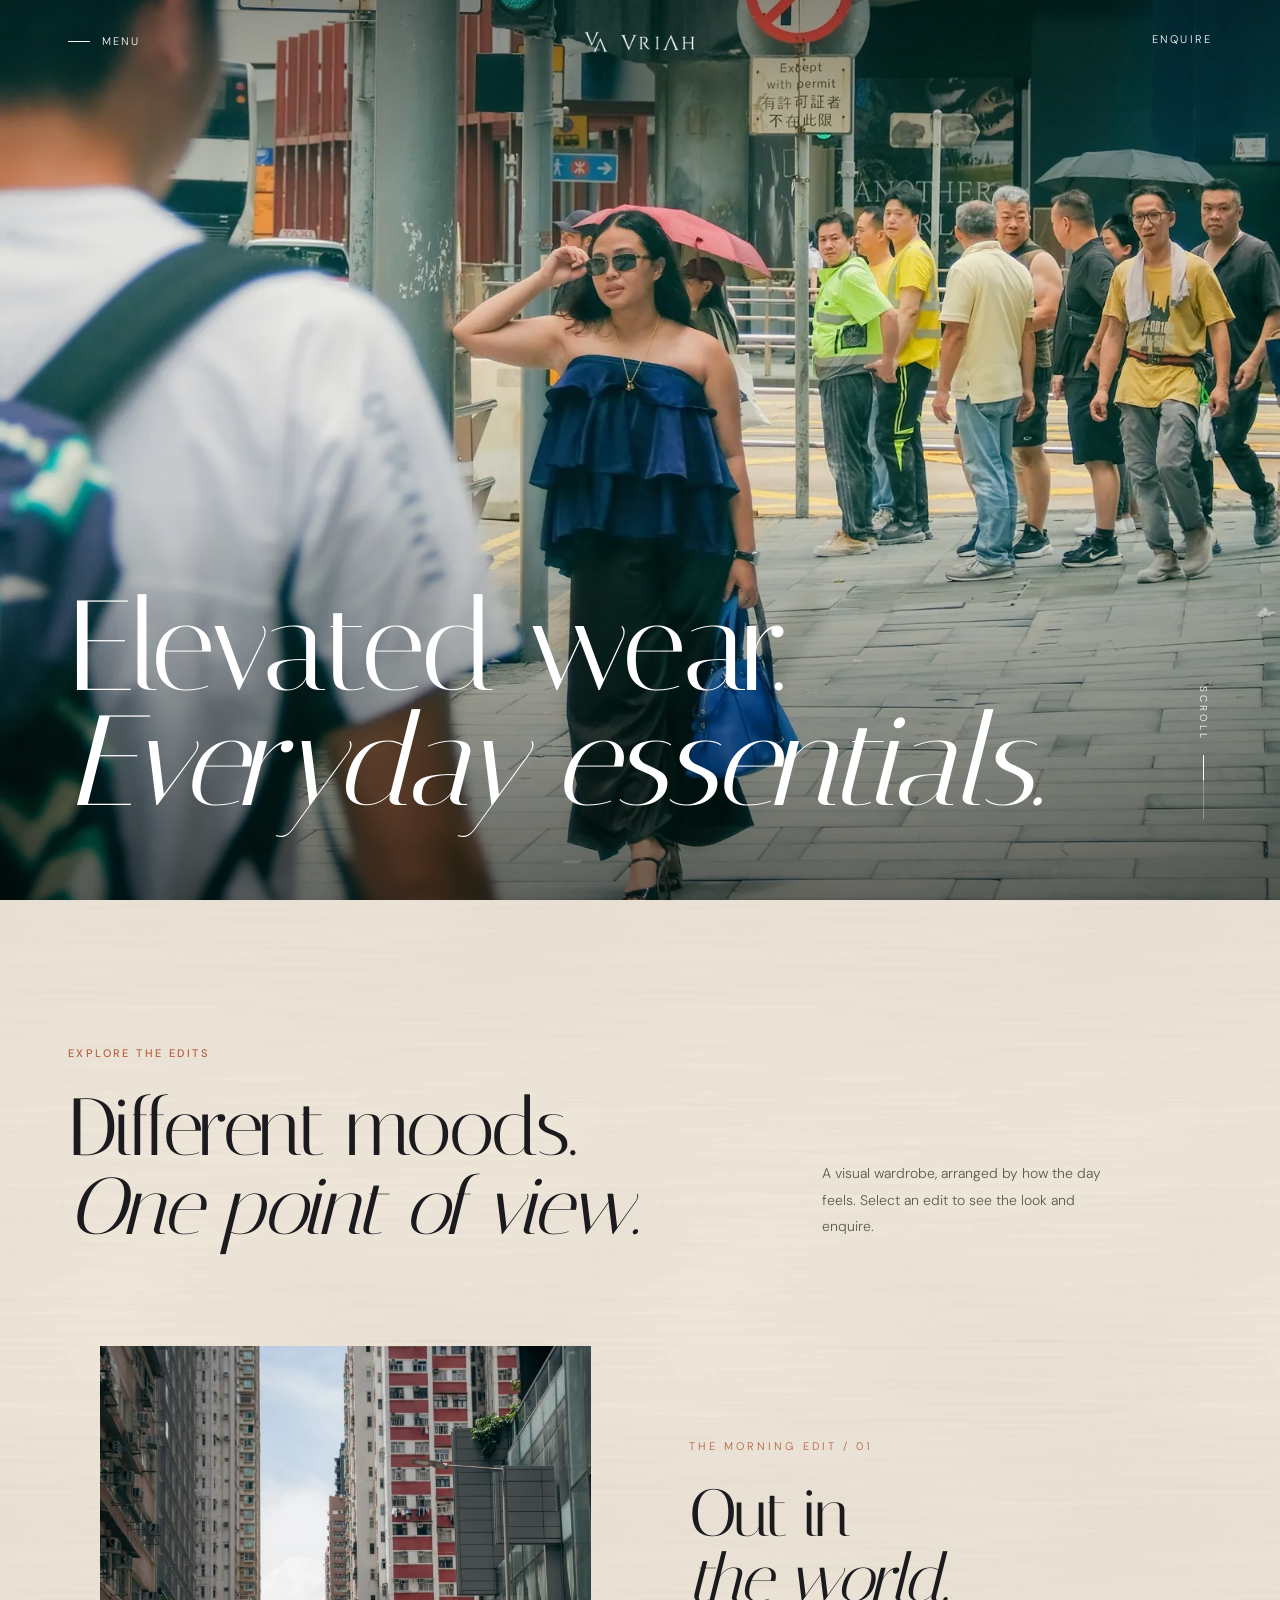
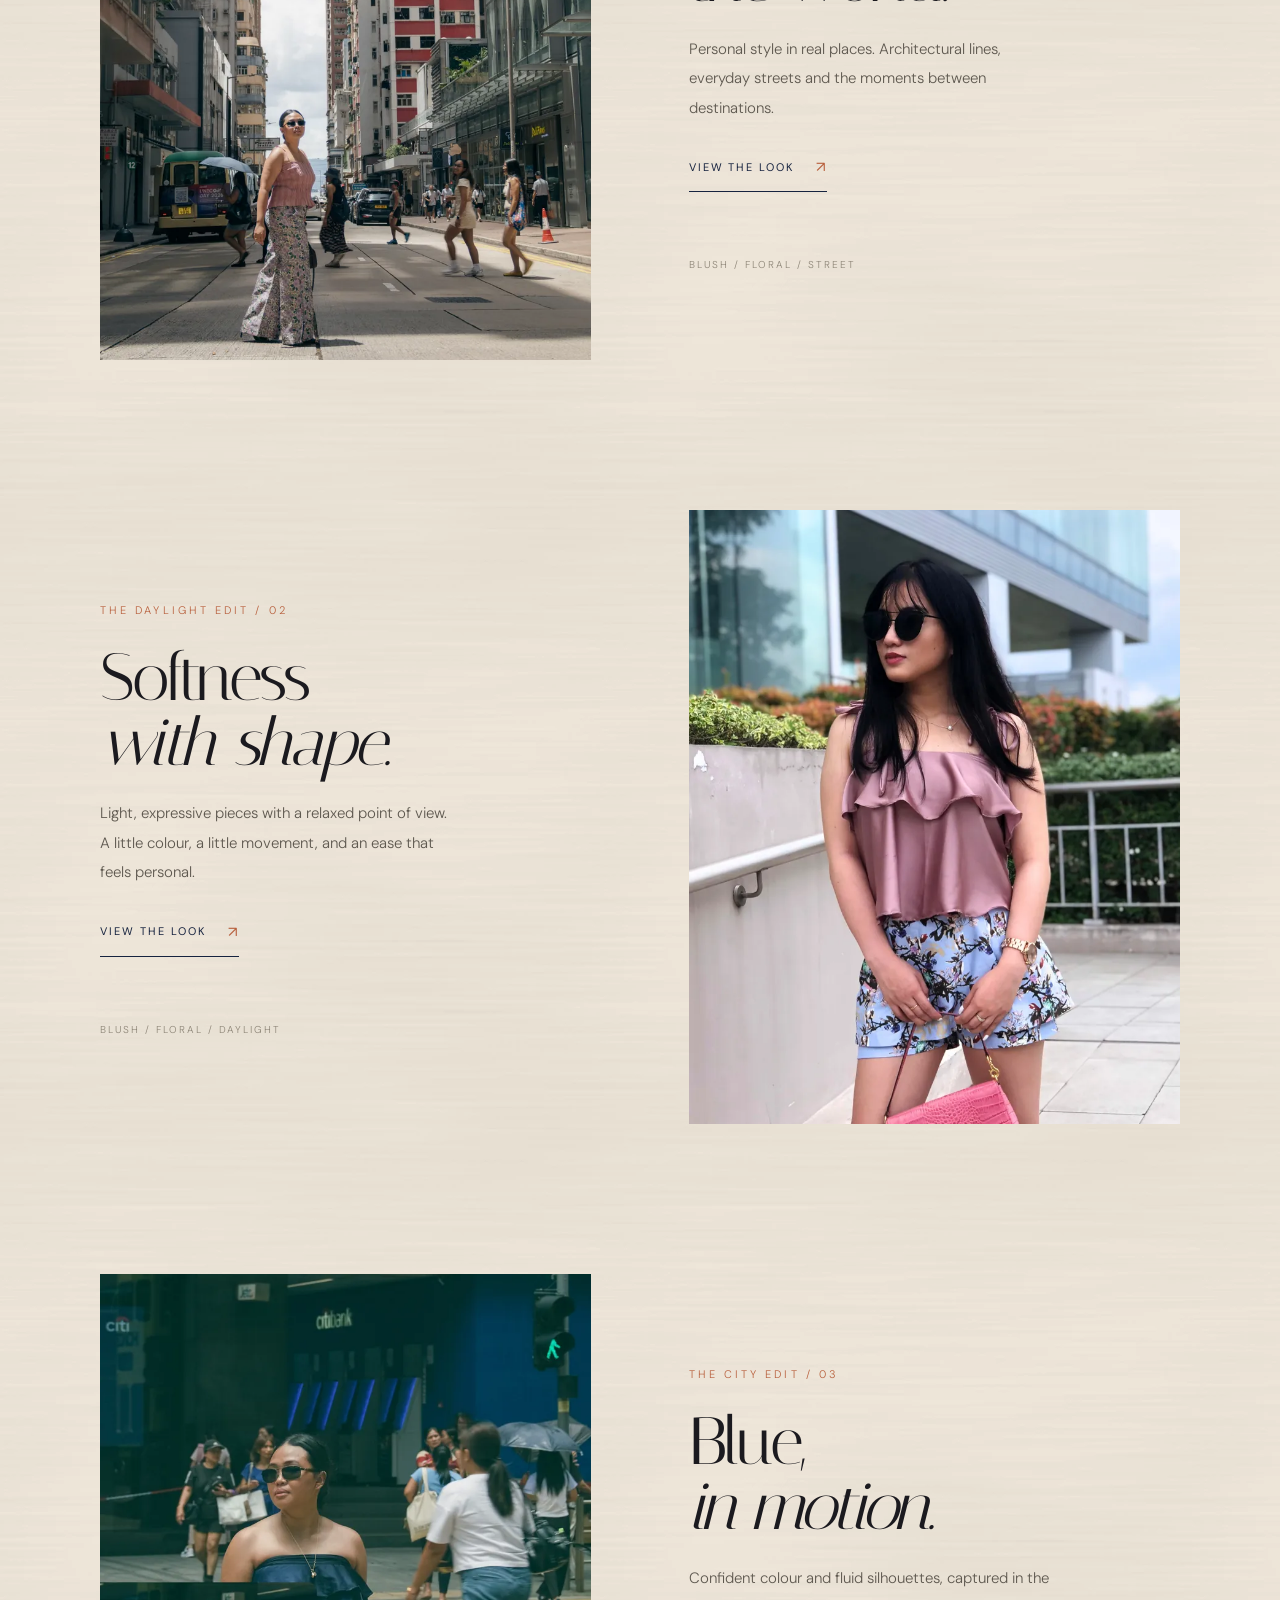
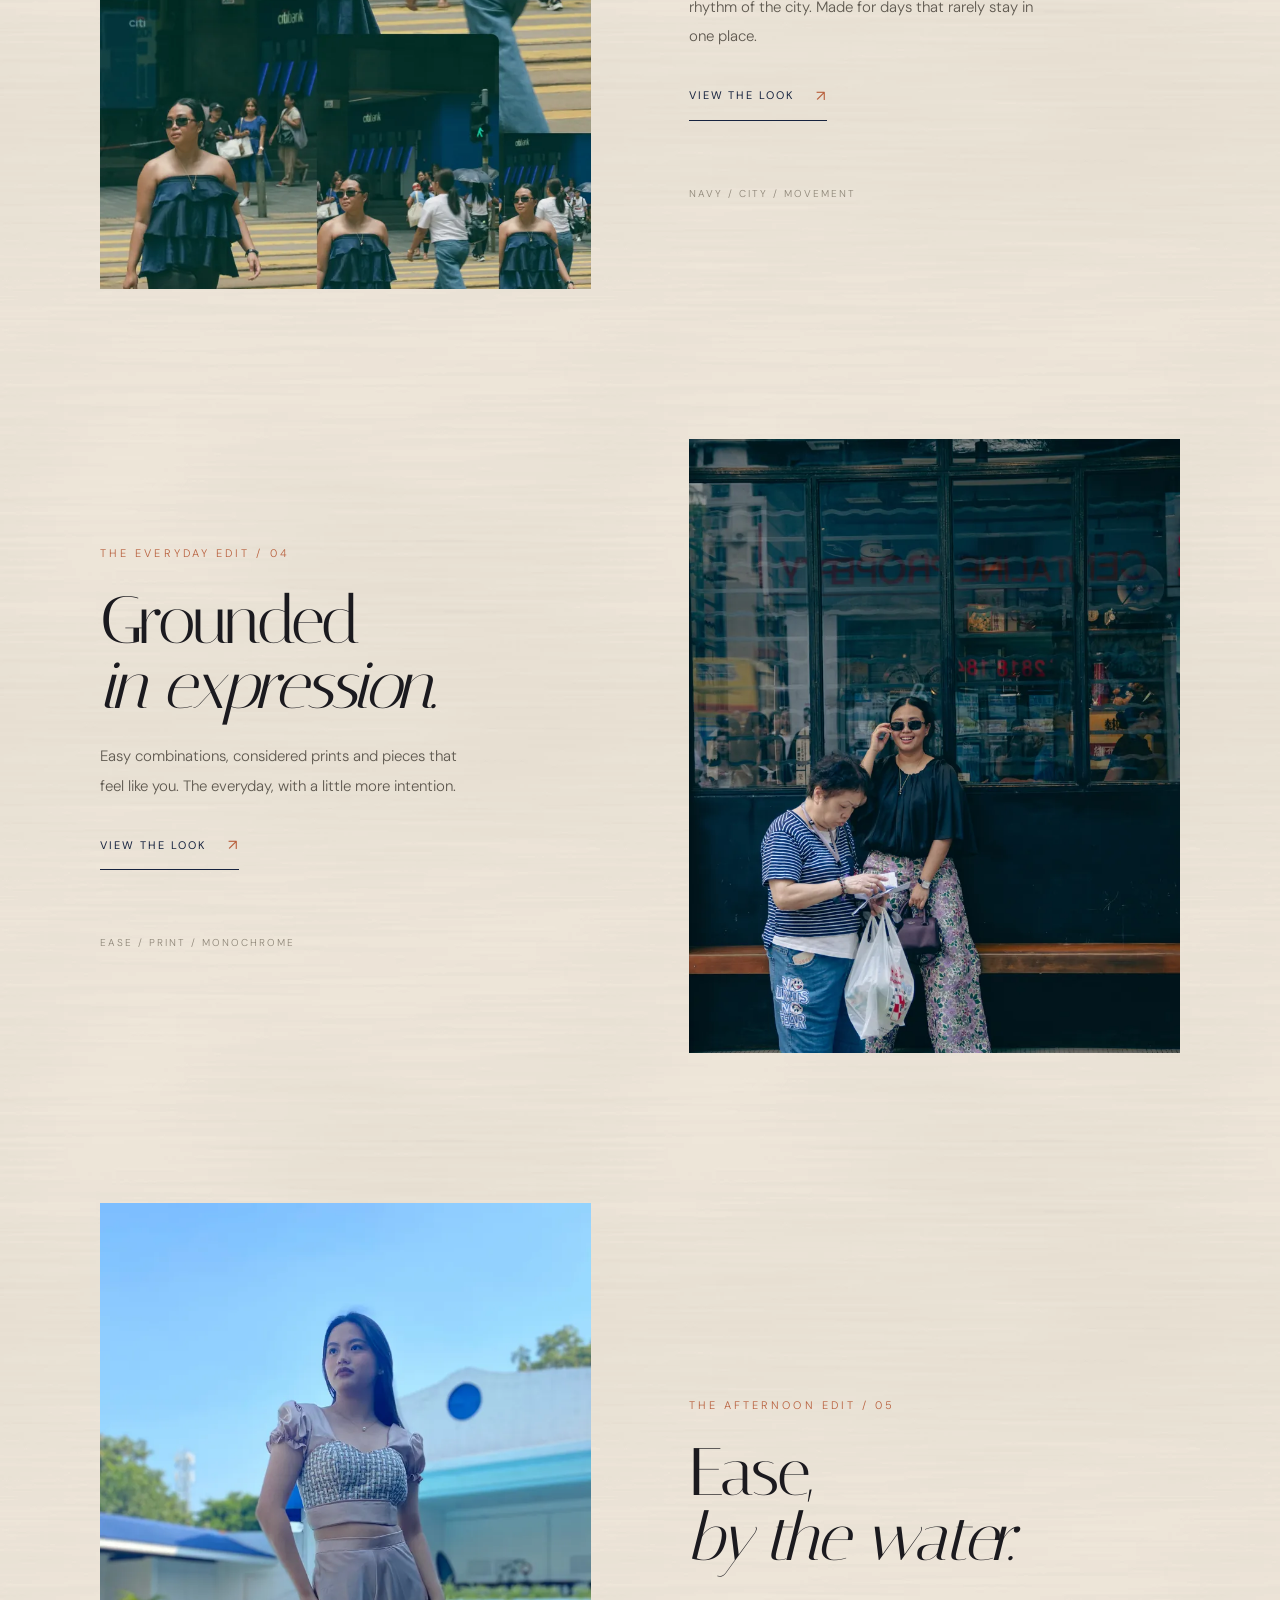
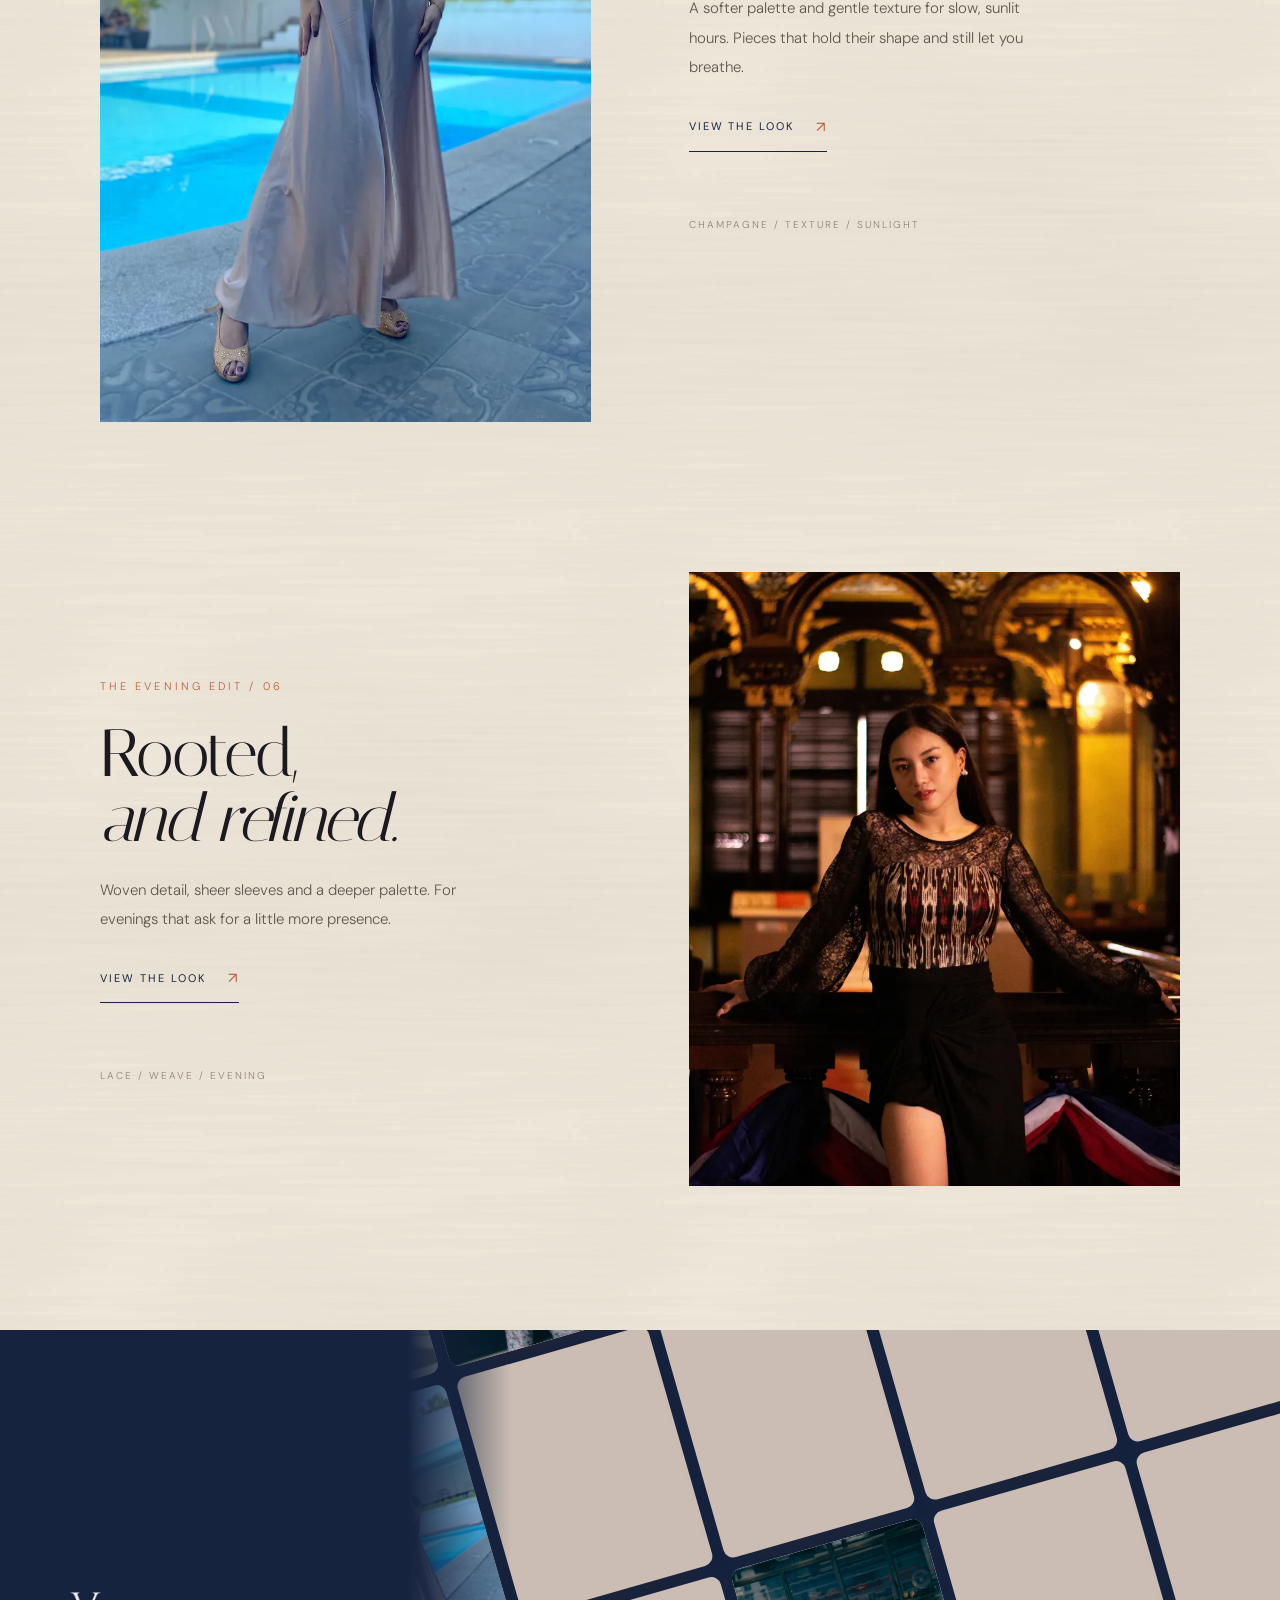
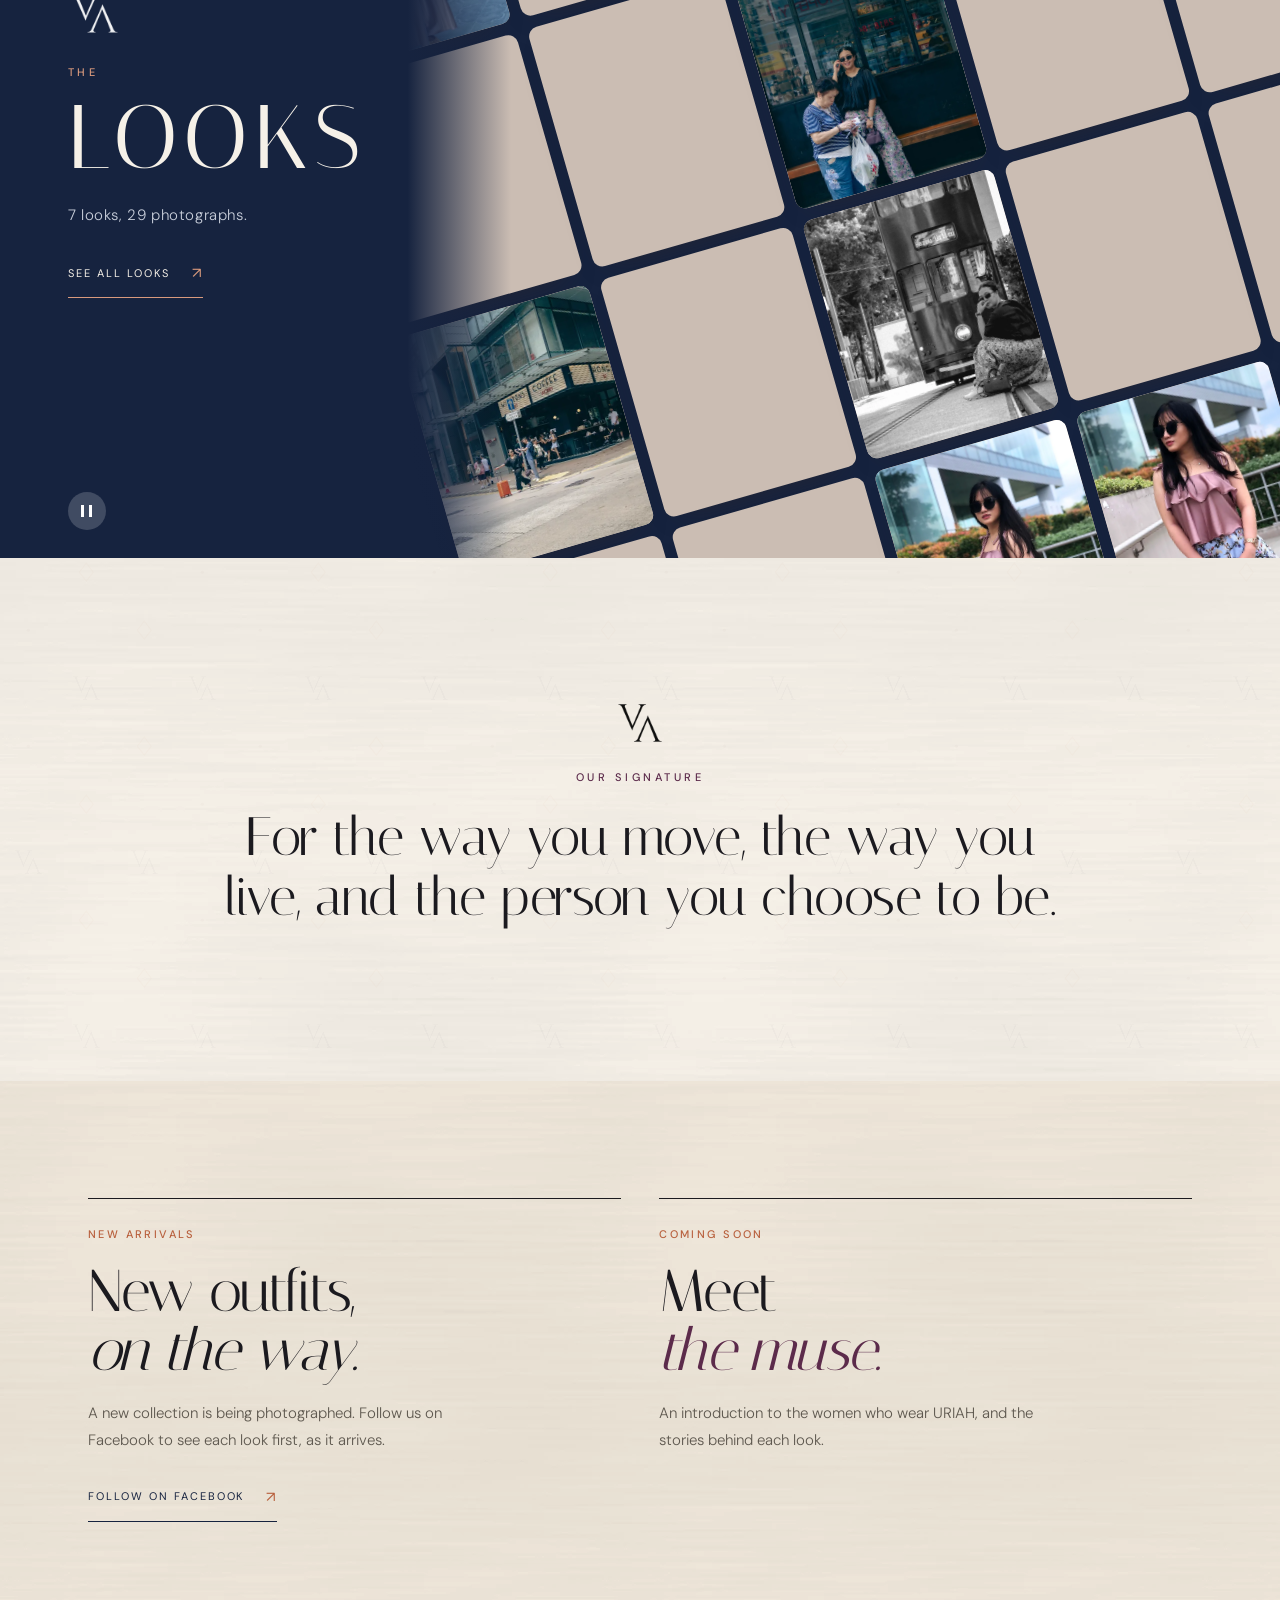
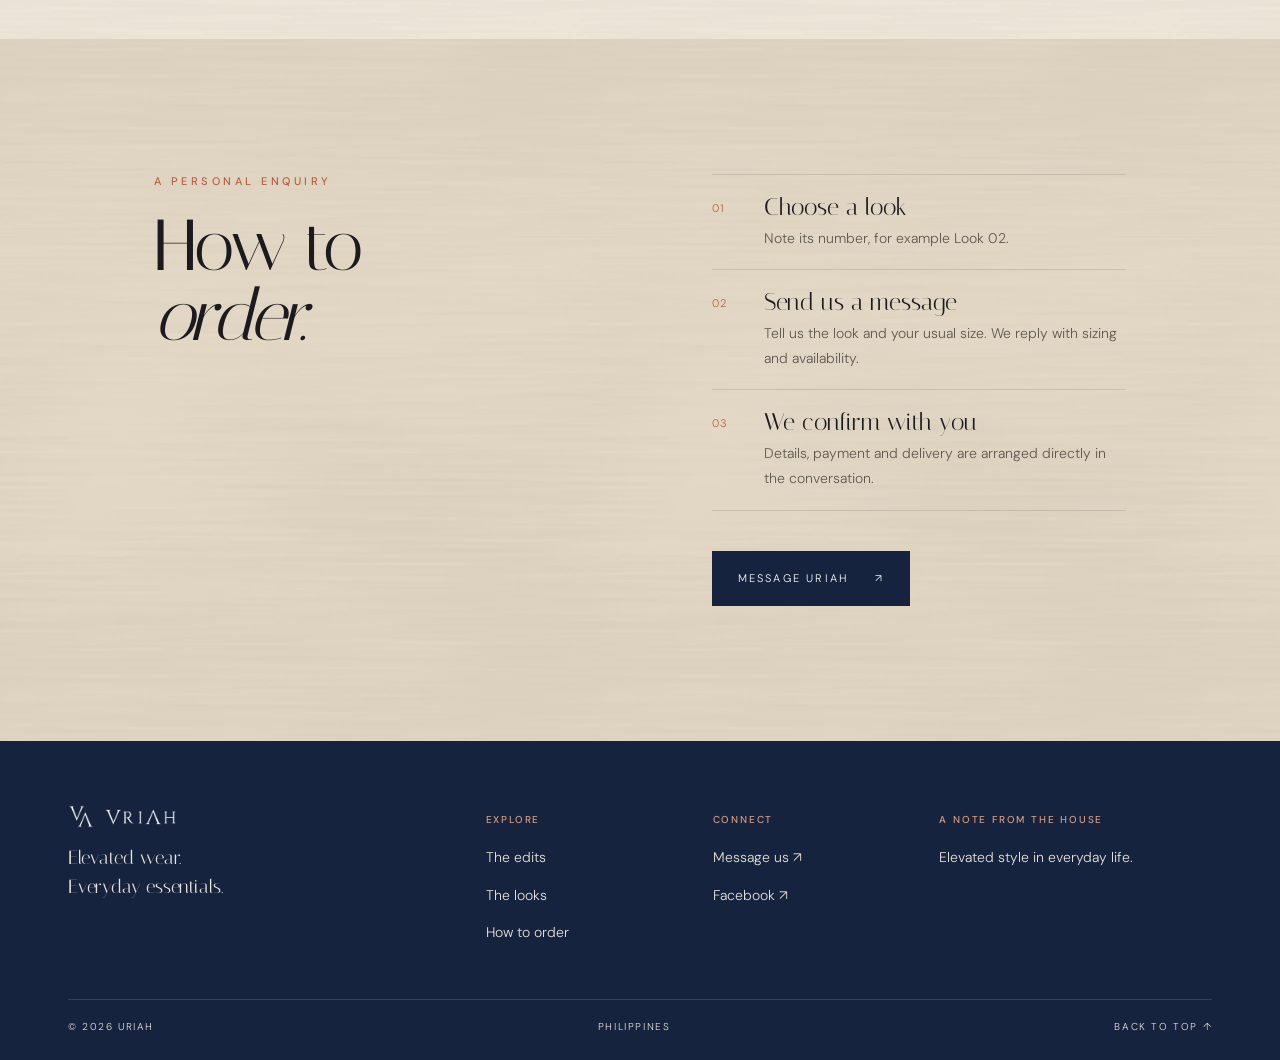
==== commit 14342459: "New arrivals and Meet the muse sections; daily Facebook post rotation Co-Authored-By: Claude Opus 5." ====
--- a/index.html
+++ b/index.html
@@ -95,6 +95,19 @@
   <p class="script">our signature</p>
   <h2 class="signature-quote">For the way you move, the way you live, and the person you choose to be.</h2>
 </section>
+<section class="upcoming" id="new">
+  <div class="upcoming-card reveal">
+    <p class="kicker">New arrivals</p>
+    <h2>New outfits,<br><i>on the way.</i></h2>
+    <p>A new collection is being photographed. Follow us on Facebook to see each look first, as it arrives.</p>
+    <a class="text-link" href="https://www.facebook.com/Uriah.FashionHouse/" target="_blank" rel="noopener">Follow on Facebook <span>↗</span></a>
+  </div>
+  <div class="upcoming-card upcoming-card--muse reveal">
+    <p class="kicker">Coming soon</p>
+    <h2>Meet<br><i>the muse.</i></h2>
+    <p>An introduction to the women who wear URIAH, and the stories behind each look.</p>
+  </div>
+</section>
 <section class="order" id="order">
   <div><p class="script">a personal enquiry</p><h2>How to<br><i>order.</i></h2></div>
   <div class="order-steps">
--- a/styles.css
+++ b/styles.css
@@ -336,3 +336,11 @@
 .edits{background-color:var(--paper)!important}
 /* an edit photo shown whole, uncropped */
 .edit-image--natural img{aspect-ratio:auto;height:auto}
+
+/* new arrivals + meet the muse */
+.upcoming{display:grid;grid-template-columns:1fr 1fr;gap:clamp(20px,3vw,40px);max-width:1240px;margin:0 auto;padding:clamp(90px,13vh,130px) var(--gutter)}
+.upcoming-card{border-top:1px solid var(--ink);padding-top:26px}
+.upcoming-card h2{font-size:clamp(40px,4.6vw,64px);line-height:1;letter-spacing:-.03em;margin:18px 0 20px}
+.upcoming-card p:not(.kicker){color:var(--muted);max-width:420px;margin:0 0 28px}
+.upcoming-card--muse h2 i{color:var(--plum)}
+@media (max-width:760px){.upcoming{grid-template-columns:1fr;gap:64px}}
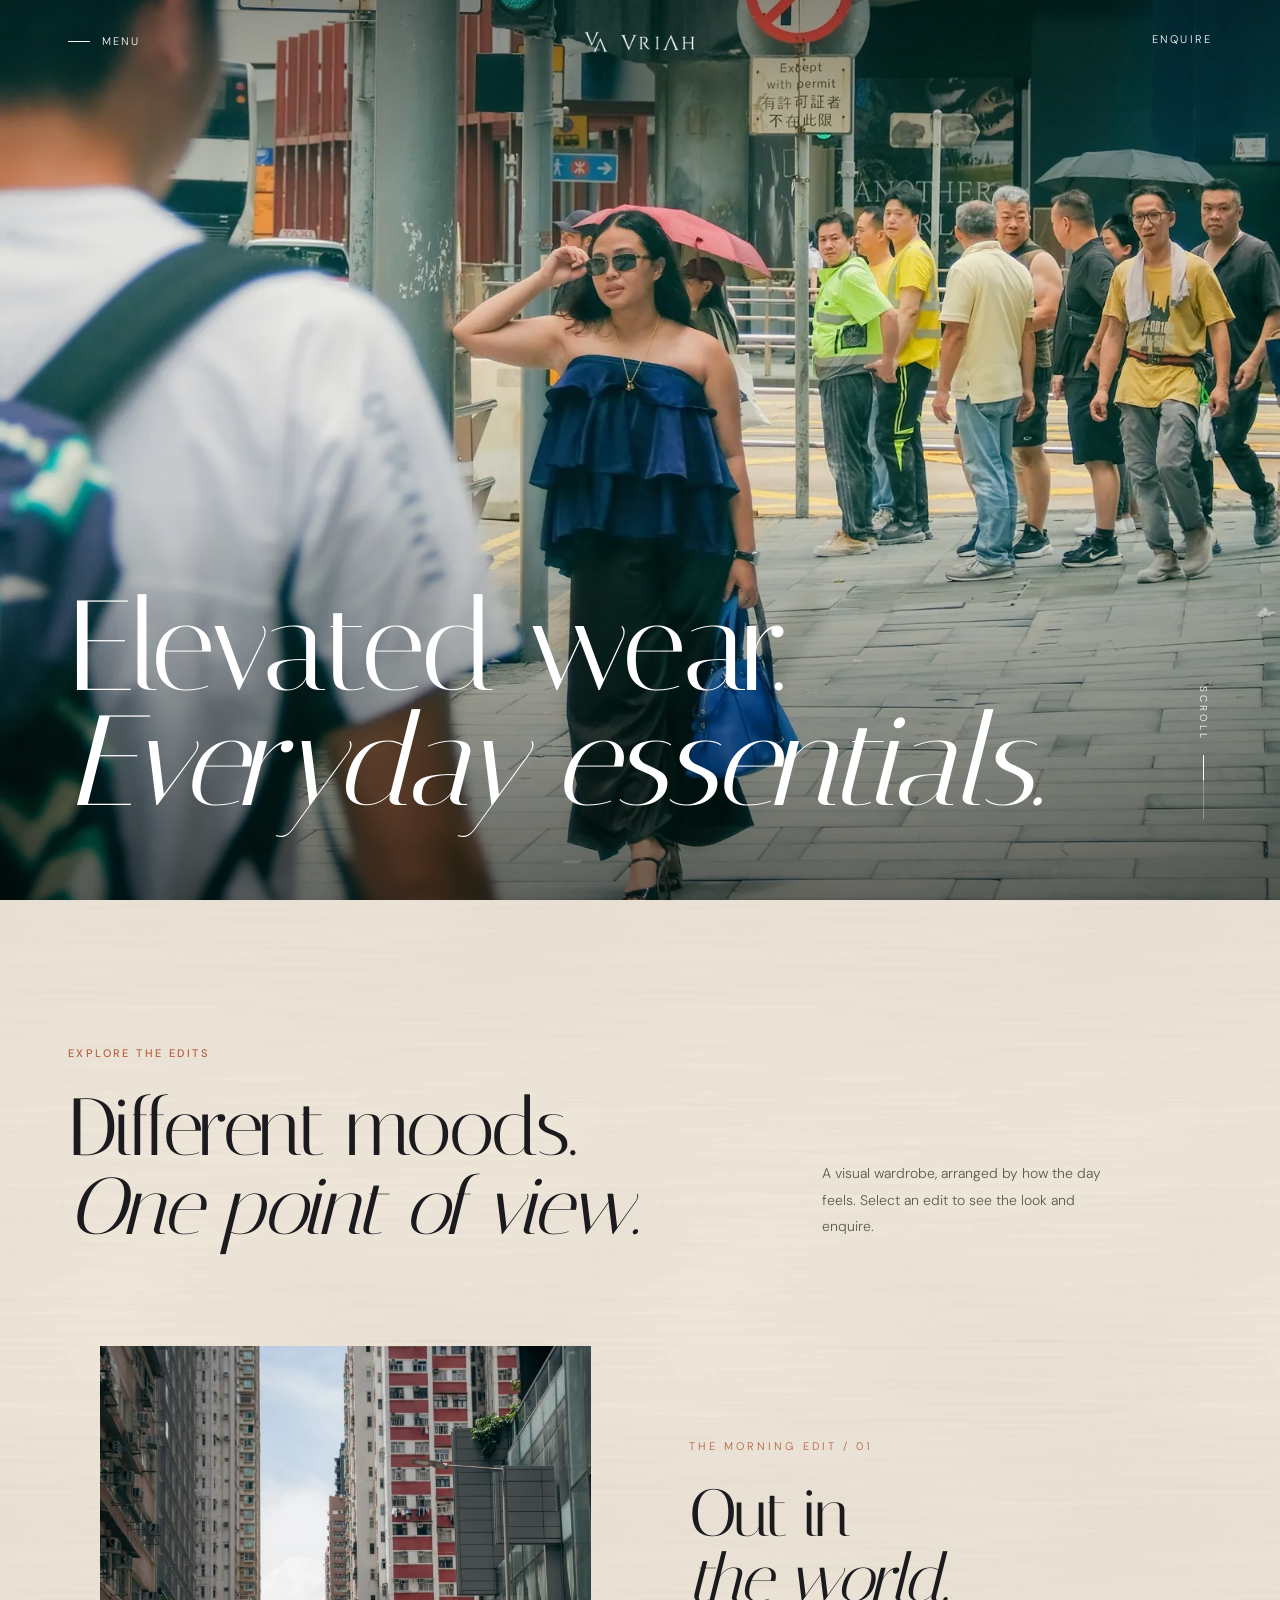
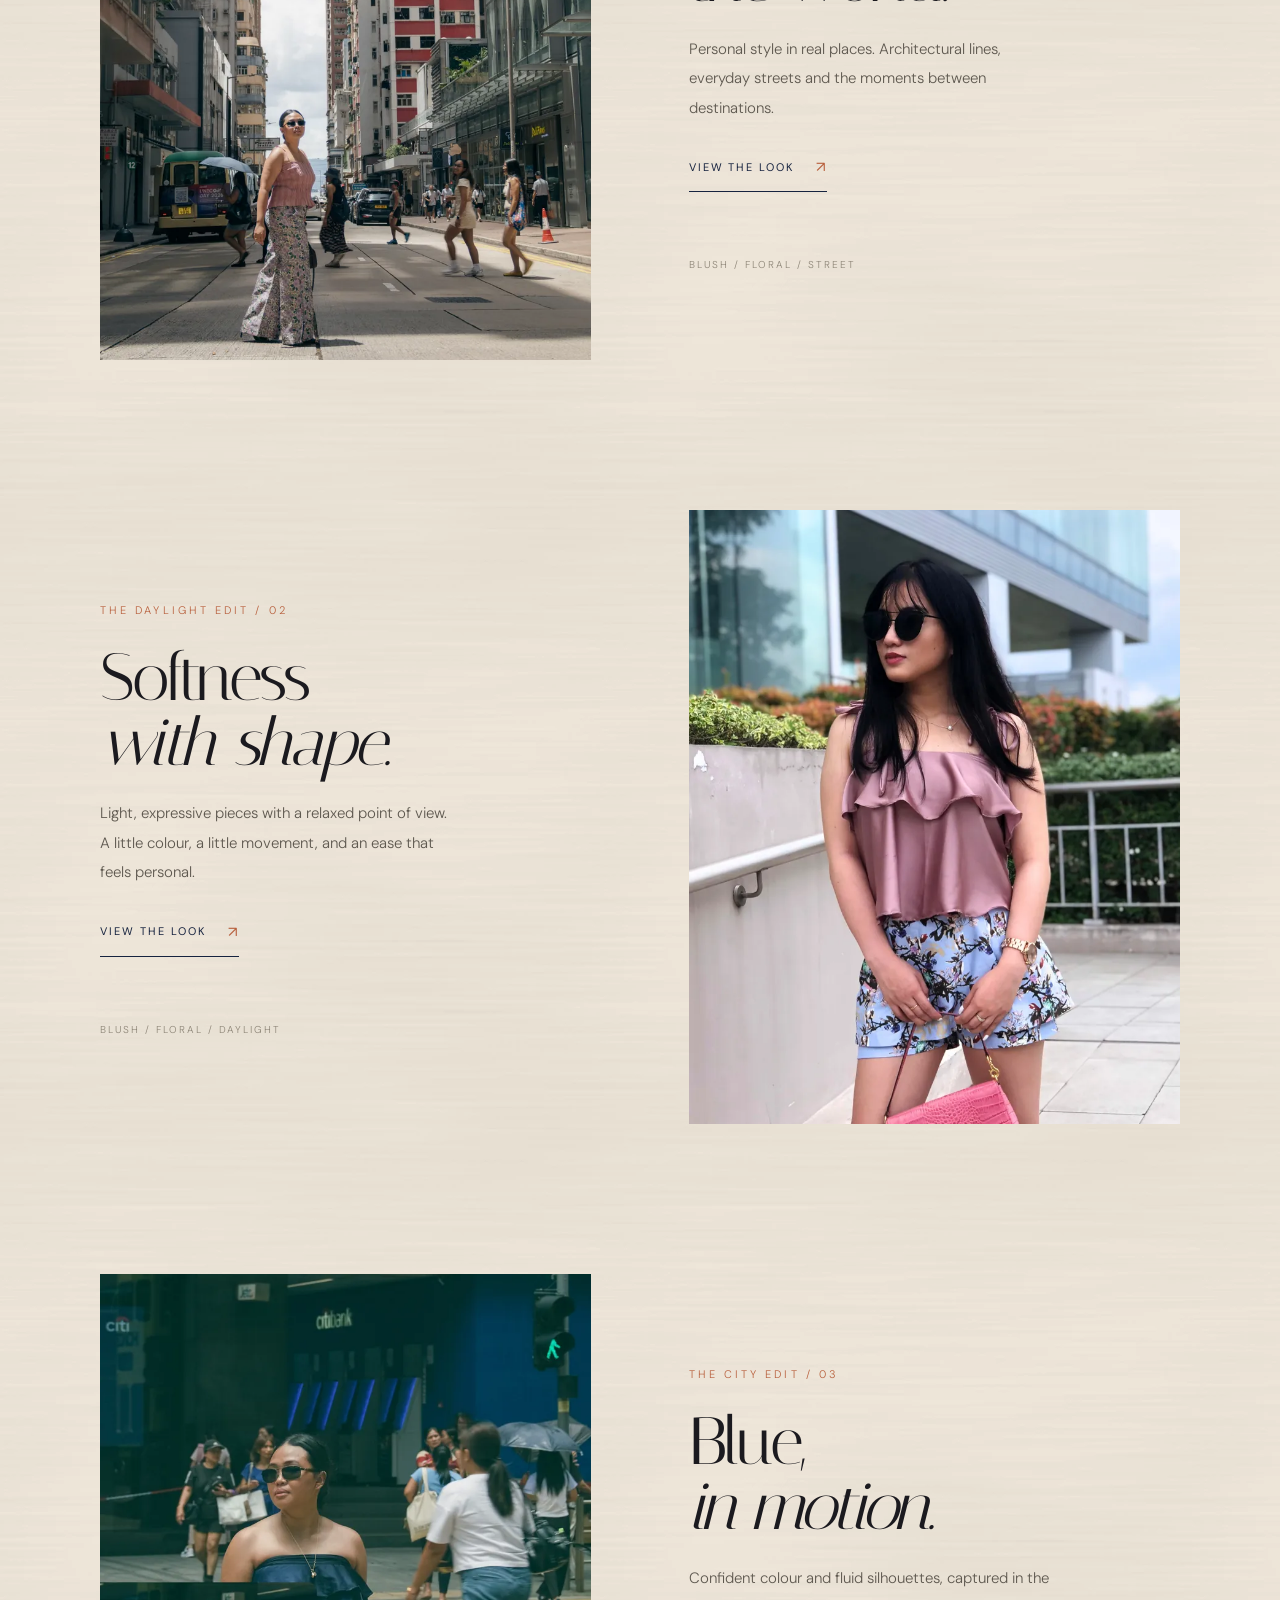
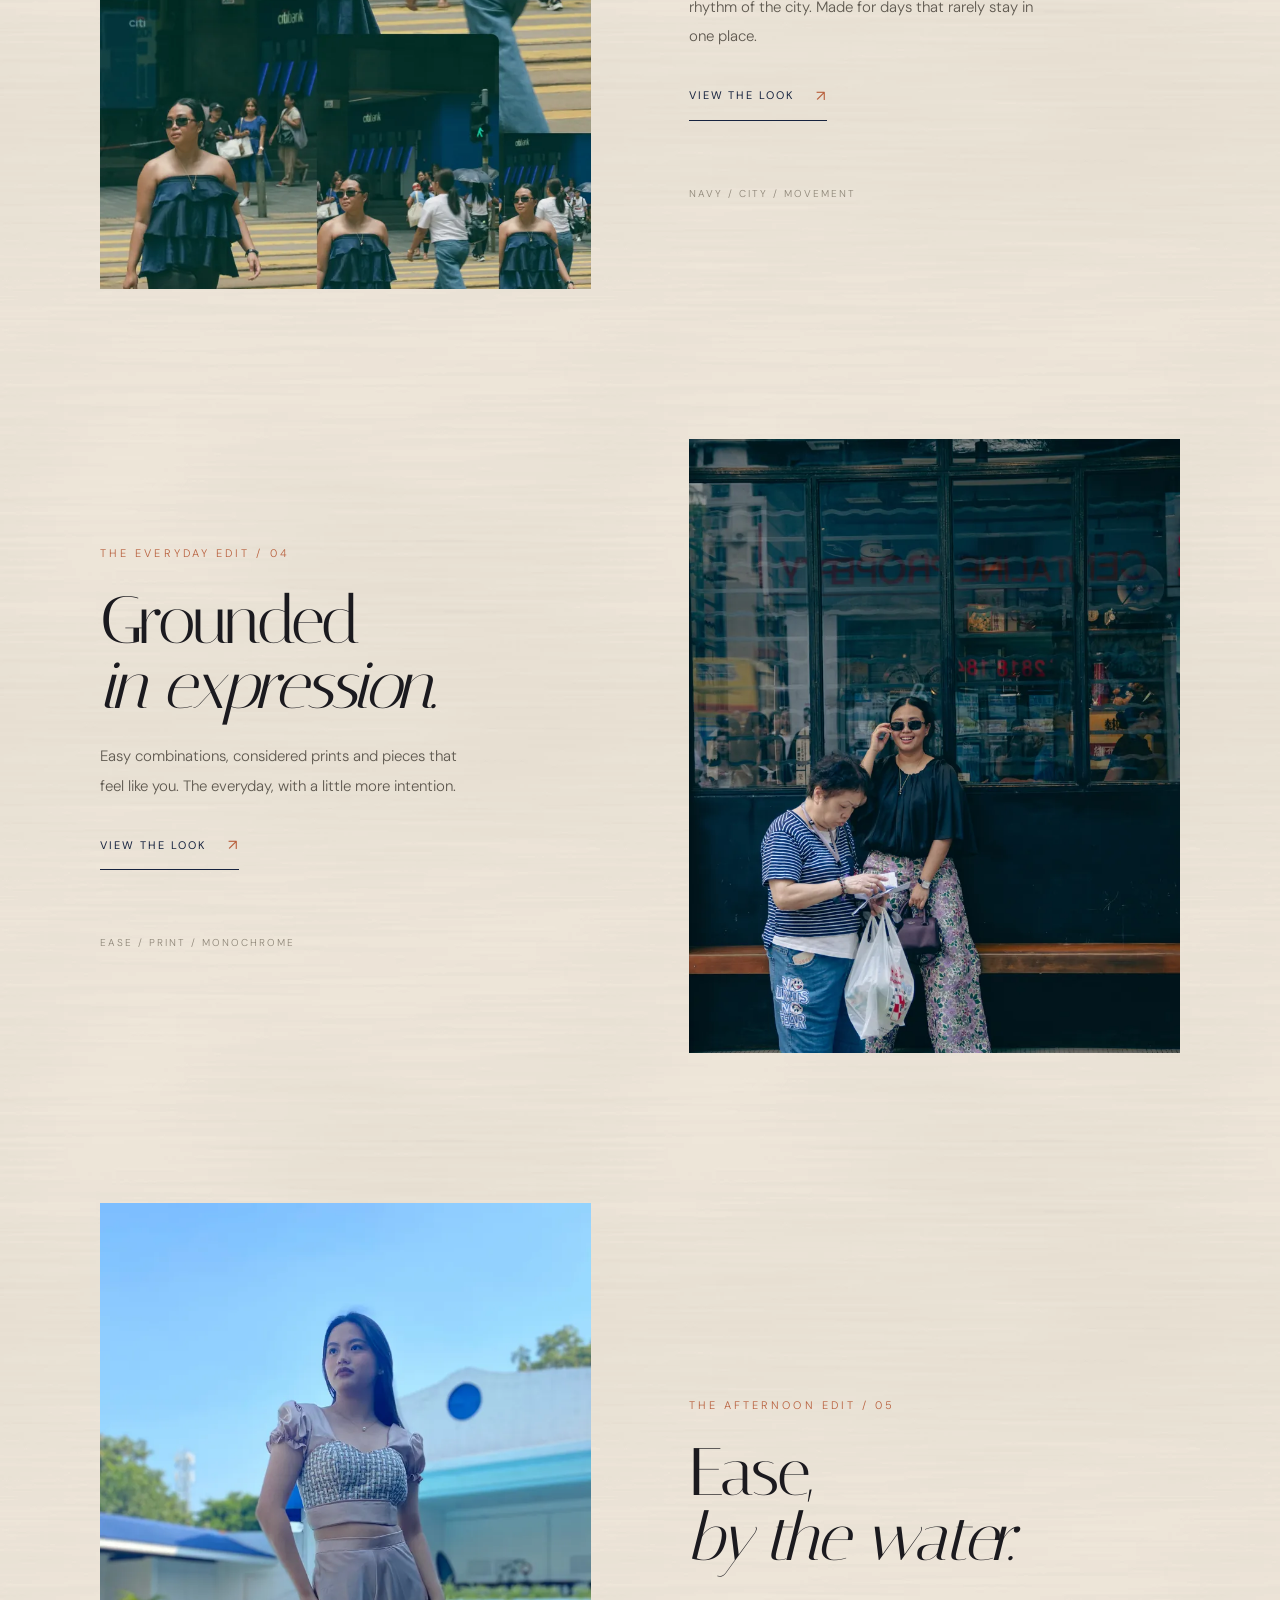
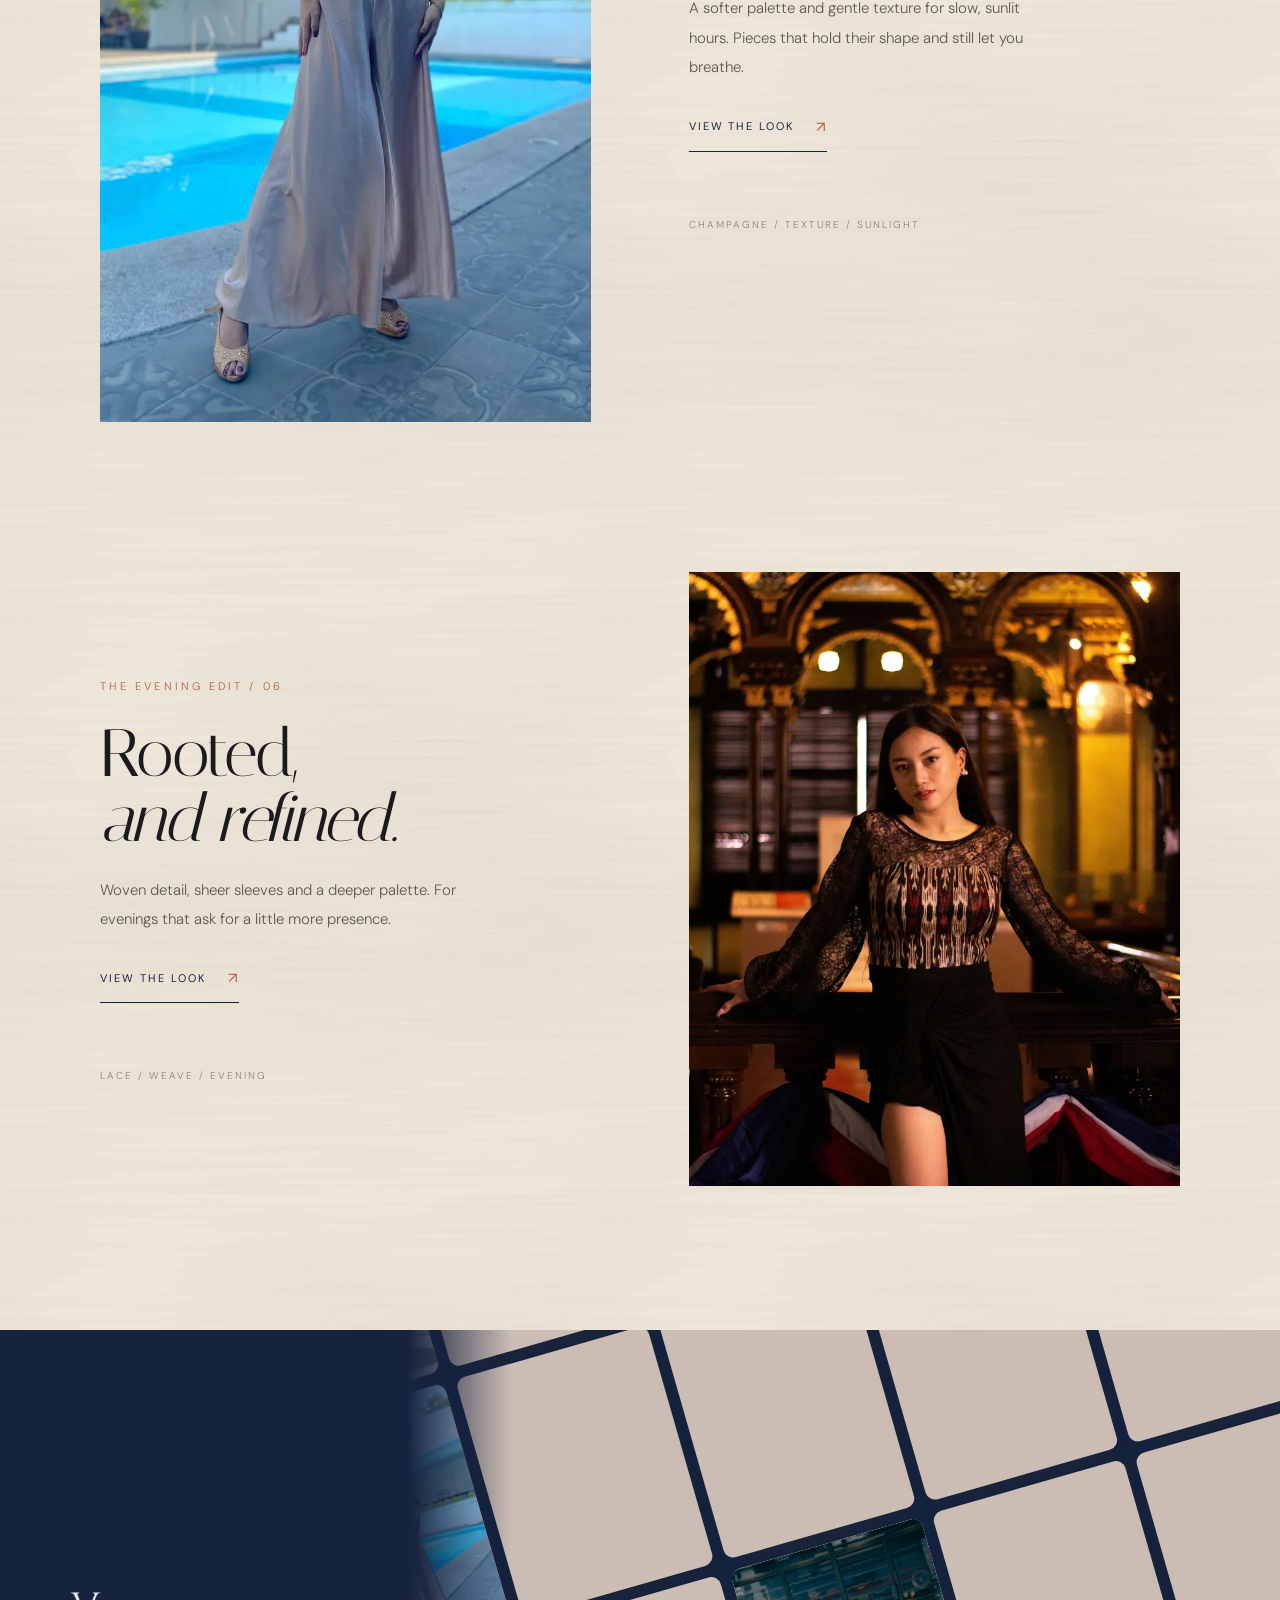
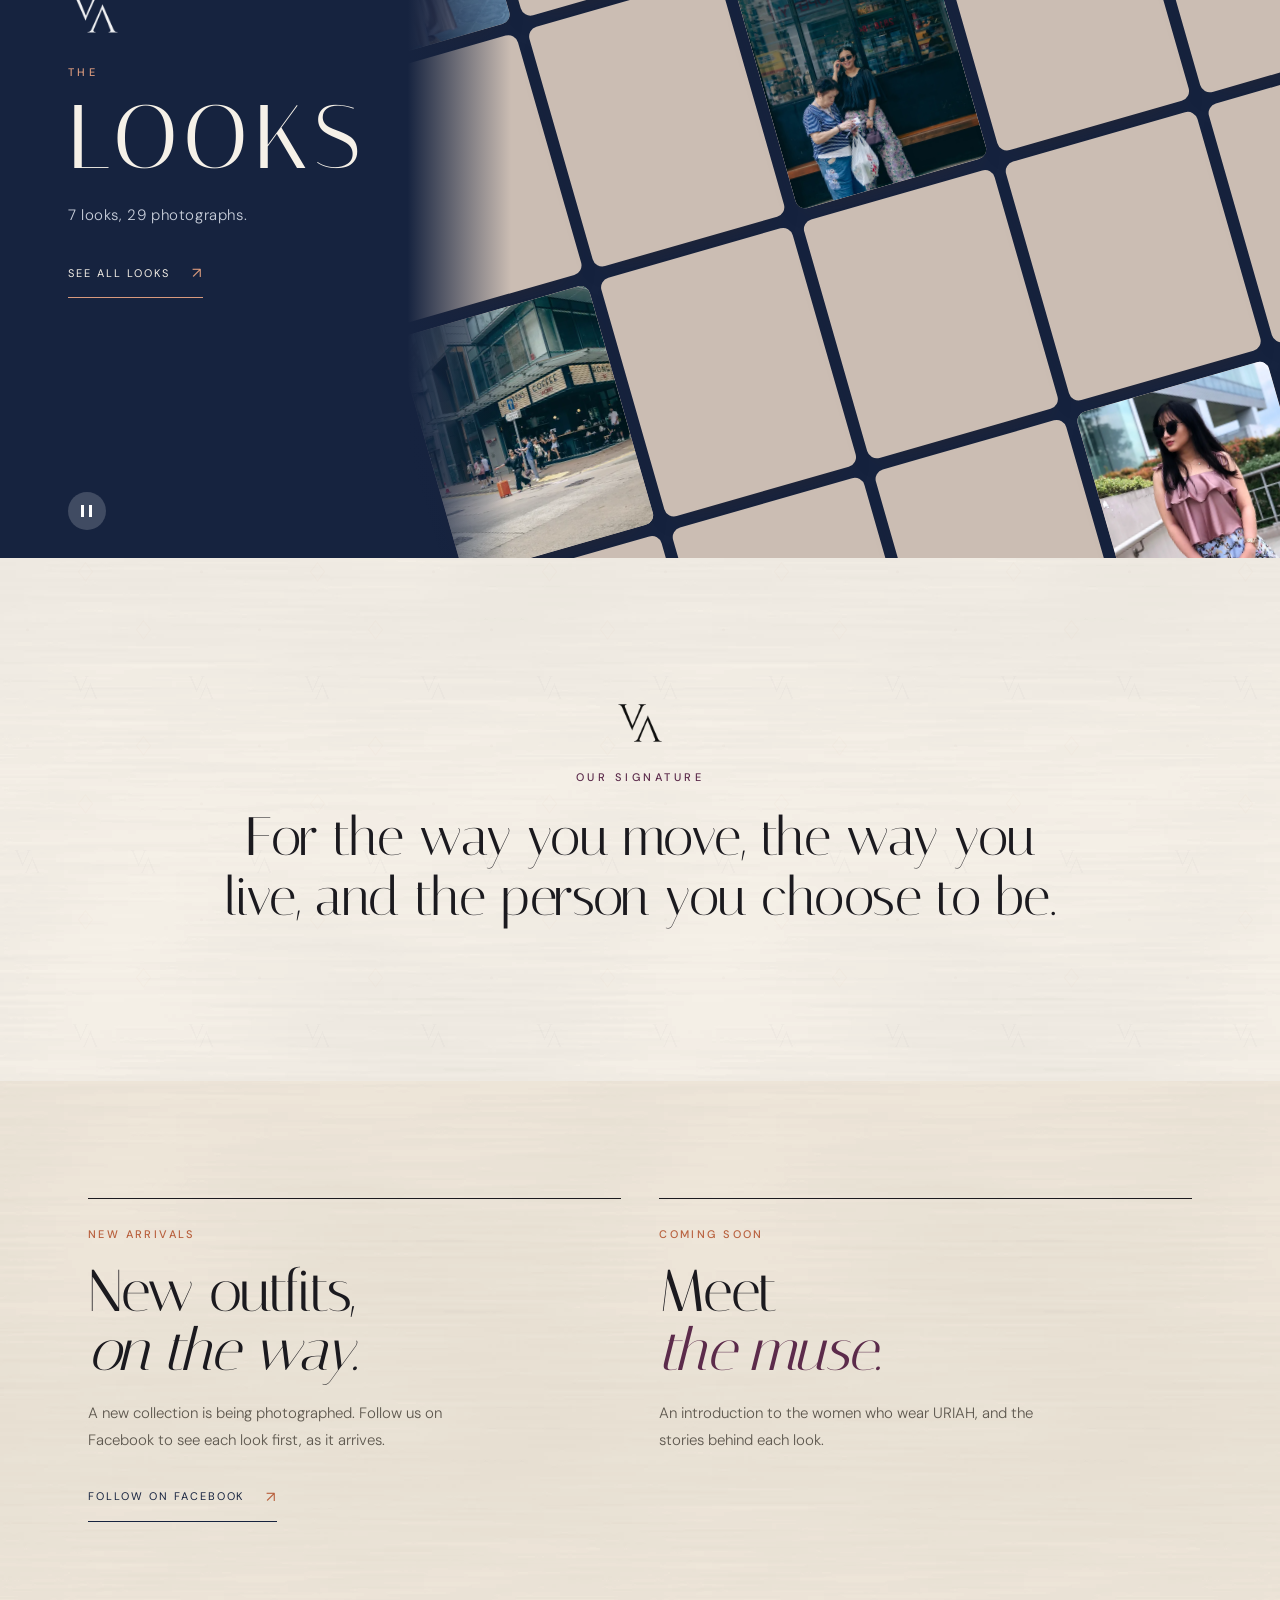
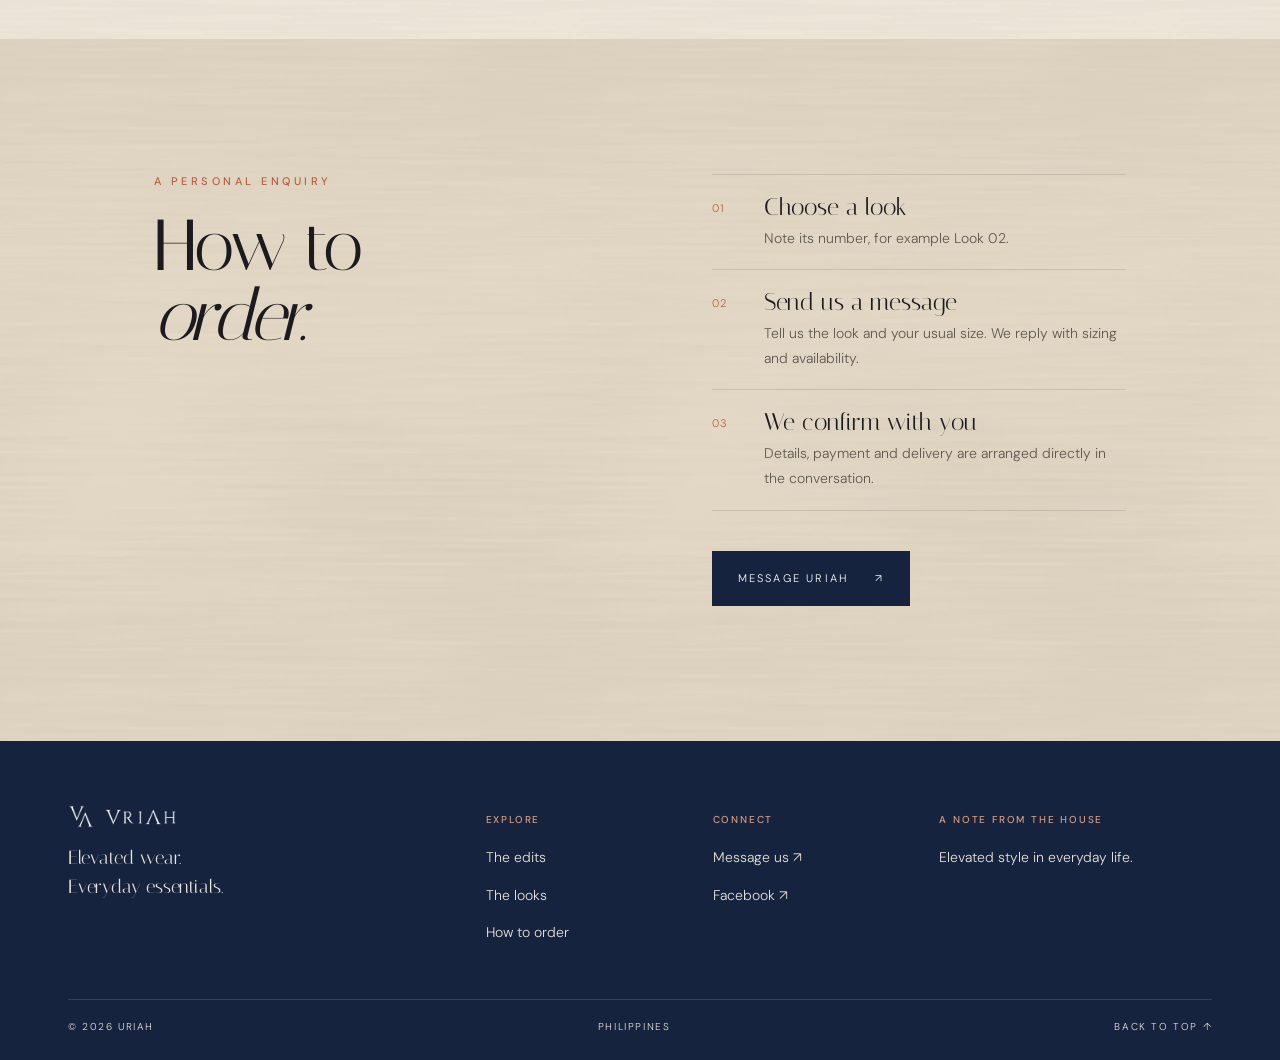
==== commit dc8ee5a9: "Share-preview (Open Graph) tags; BTS reminder in TODO Co-Authored-By: Claude Opus 5.5 <noreply@anthr" ====
--- a/index.html
+++ b/index.html
@@ -7,6 +7,13 @@
 <meta name="description" content="URIAH — Elevated wear. Everyday essentials.">
 <title>URIAH — A Day, Considered</title>
 <link rel="icon" type="image/png" href="assets/va-black.png">
+<meta property="og:type" content="website">
+<meta property="og:site_name" content="URIAH">
+<meta property="og:title" content="URIAH — Elevated wear. Everyday essentials.">
+<meta property="og:description" content="Seven looks, one long day. See every look and message us to order.">
+<meta property="og:url" content="https://actuazz.github.io/URIAH-FASHION/">
+<meta property="og:image" content="https://raw.githubusercontent.com/actuazz/URIAH-FASHION/main/assets/social/18.jpg">
+<meta name="twitter:card" content="summary_large_image">
 <link rel="preconnect" href="https://fonts.googleapis.com">
 <link rel="preconnect" href="https://fonts.gstatic.com" crossorigin>
 <link href="https://fonts.googleapis.com/css2?family=DM+Sans:wght@300;400;500&family=Italiana&family=Pinyon+Script&display=swap" rel="stylesheet">
